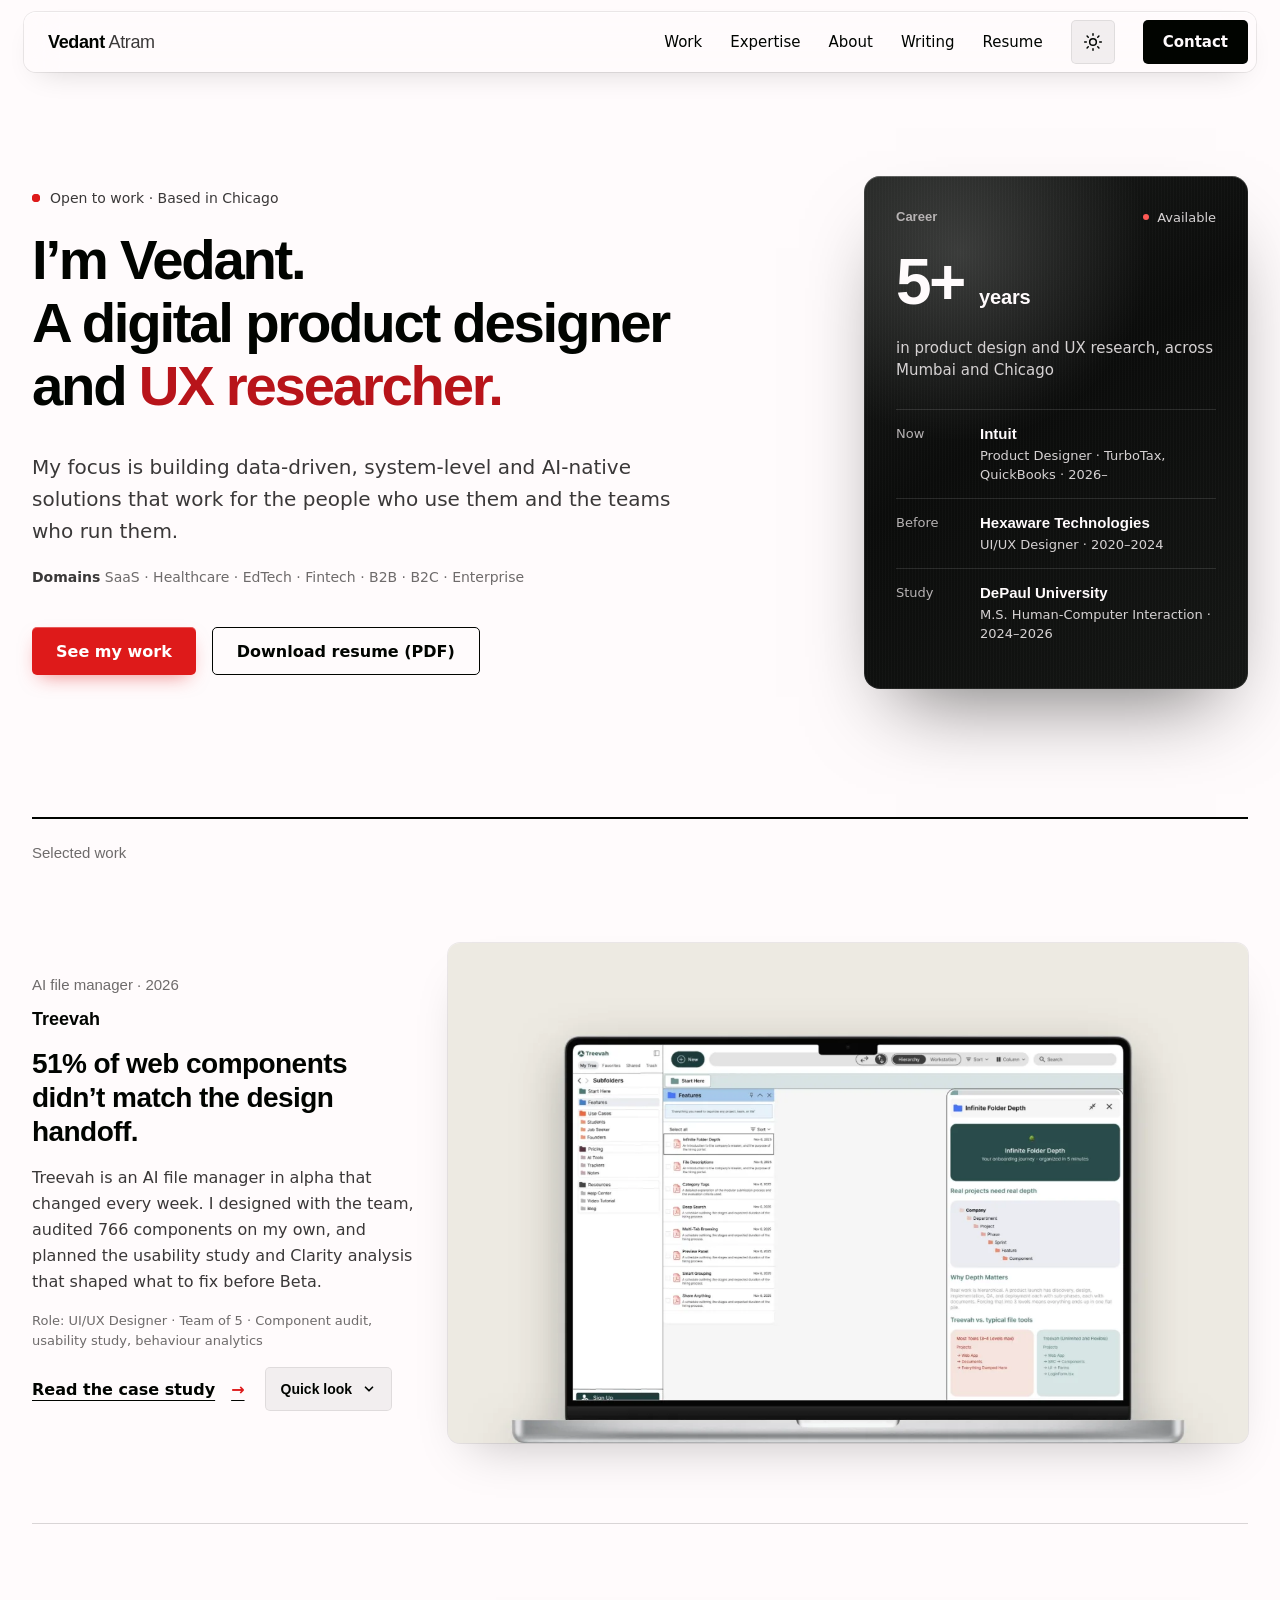
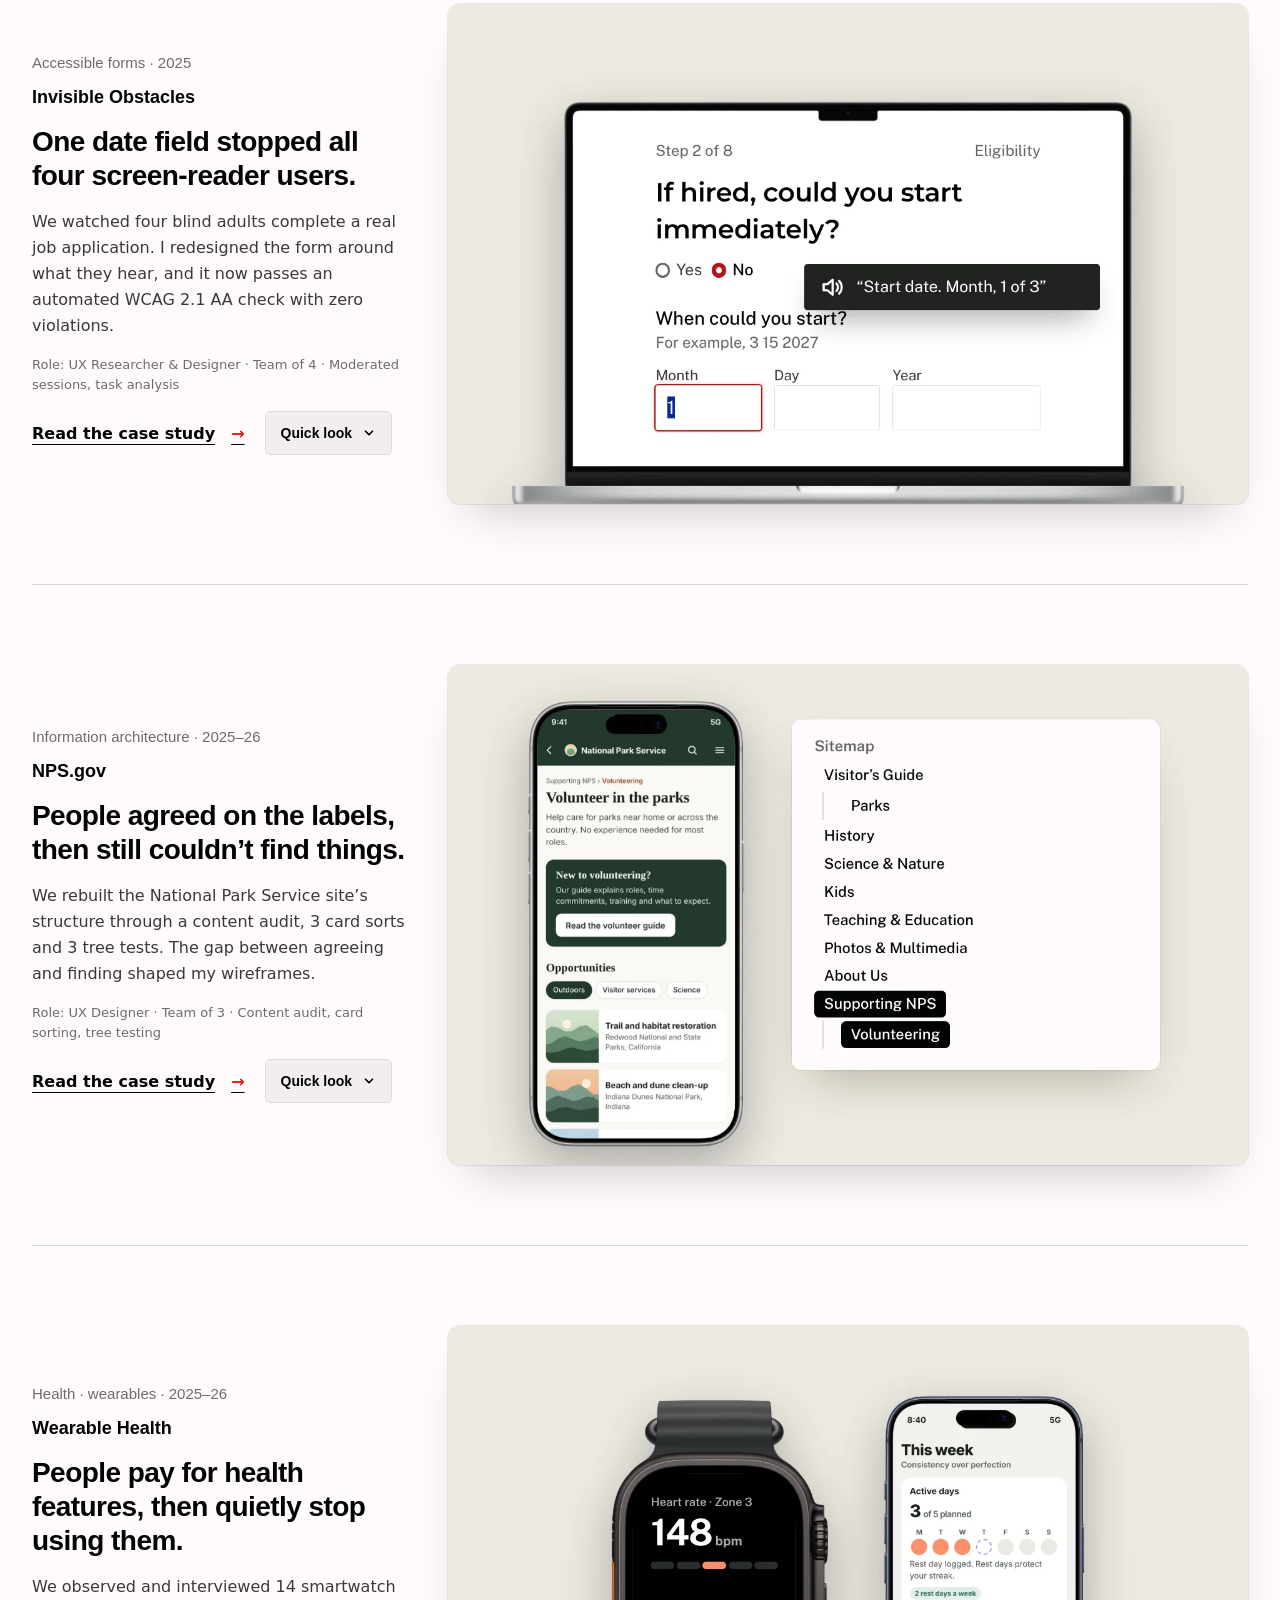
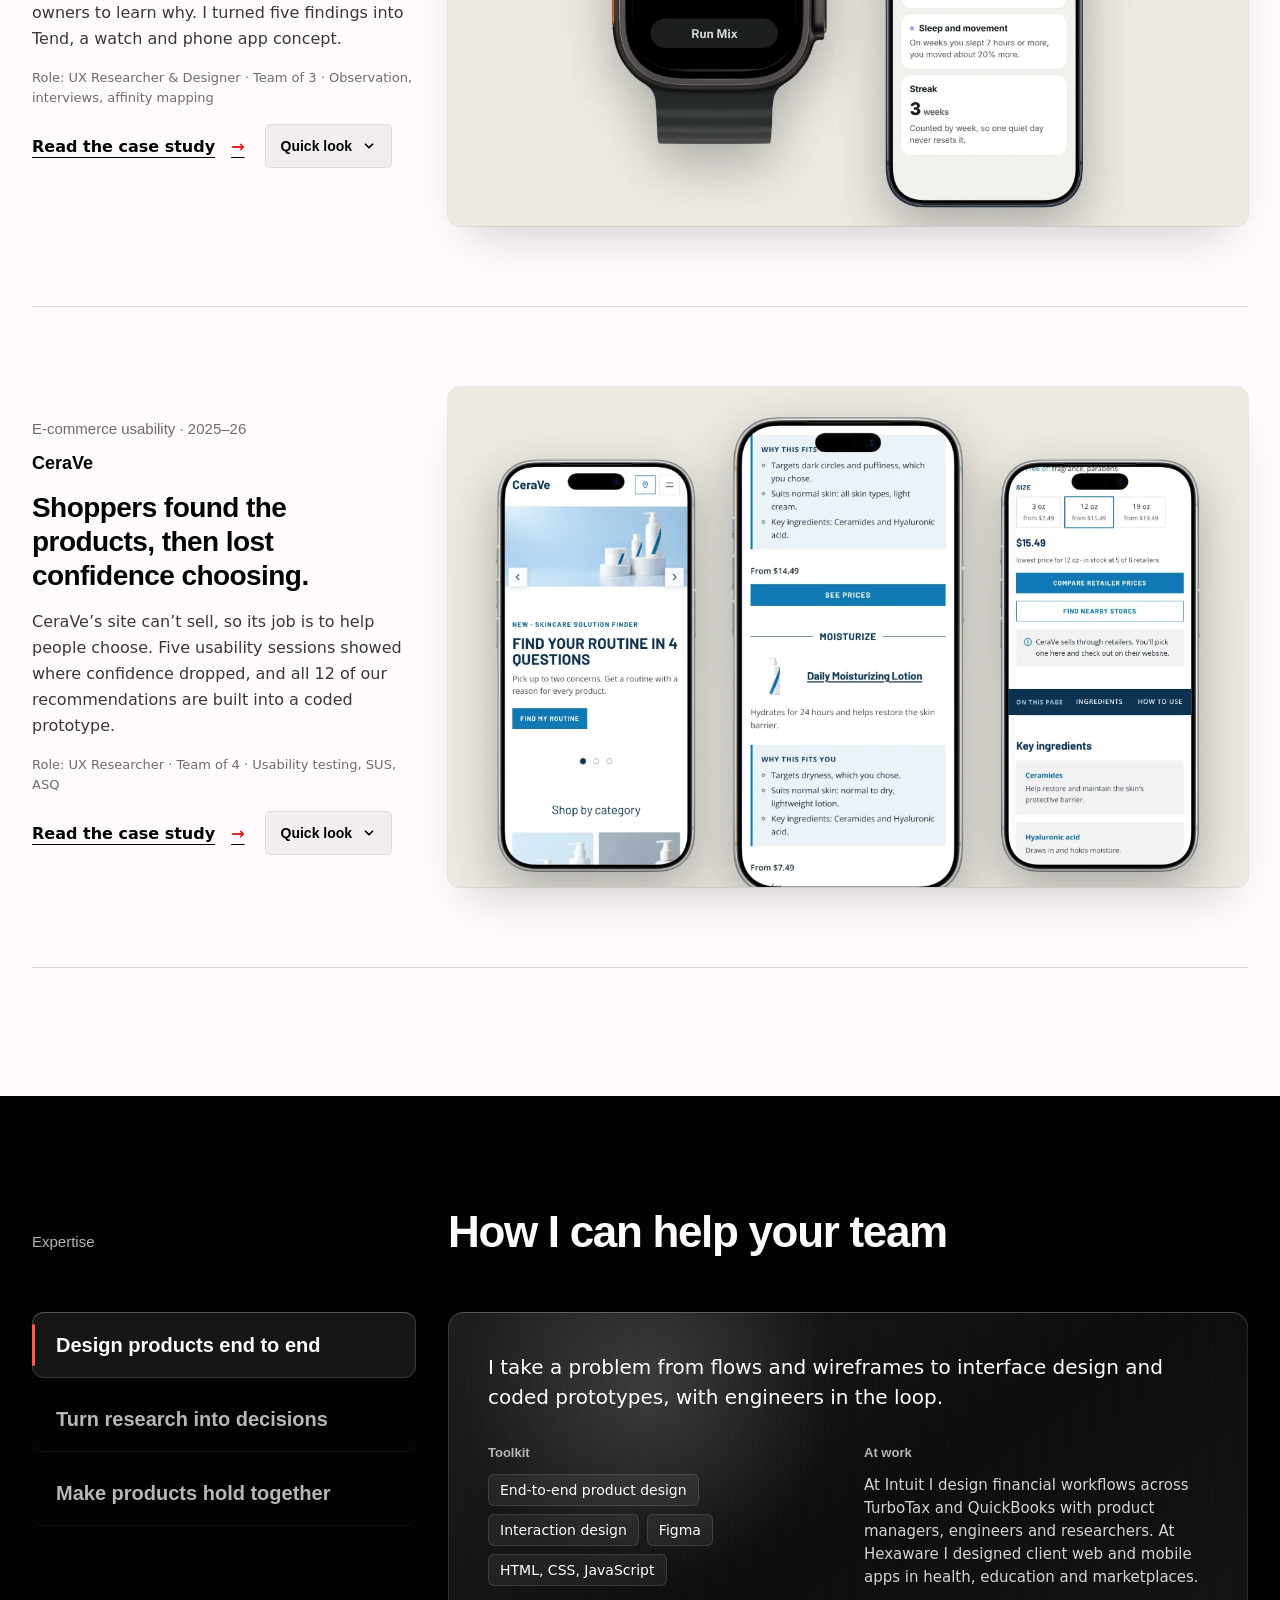
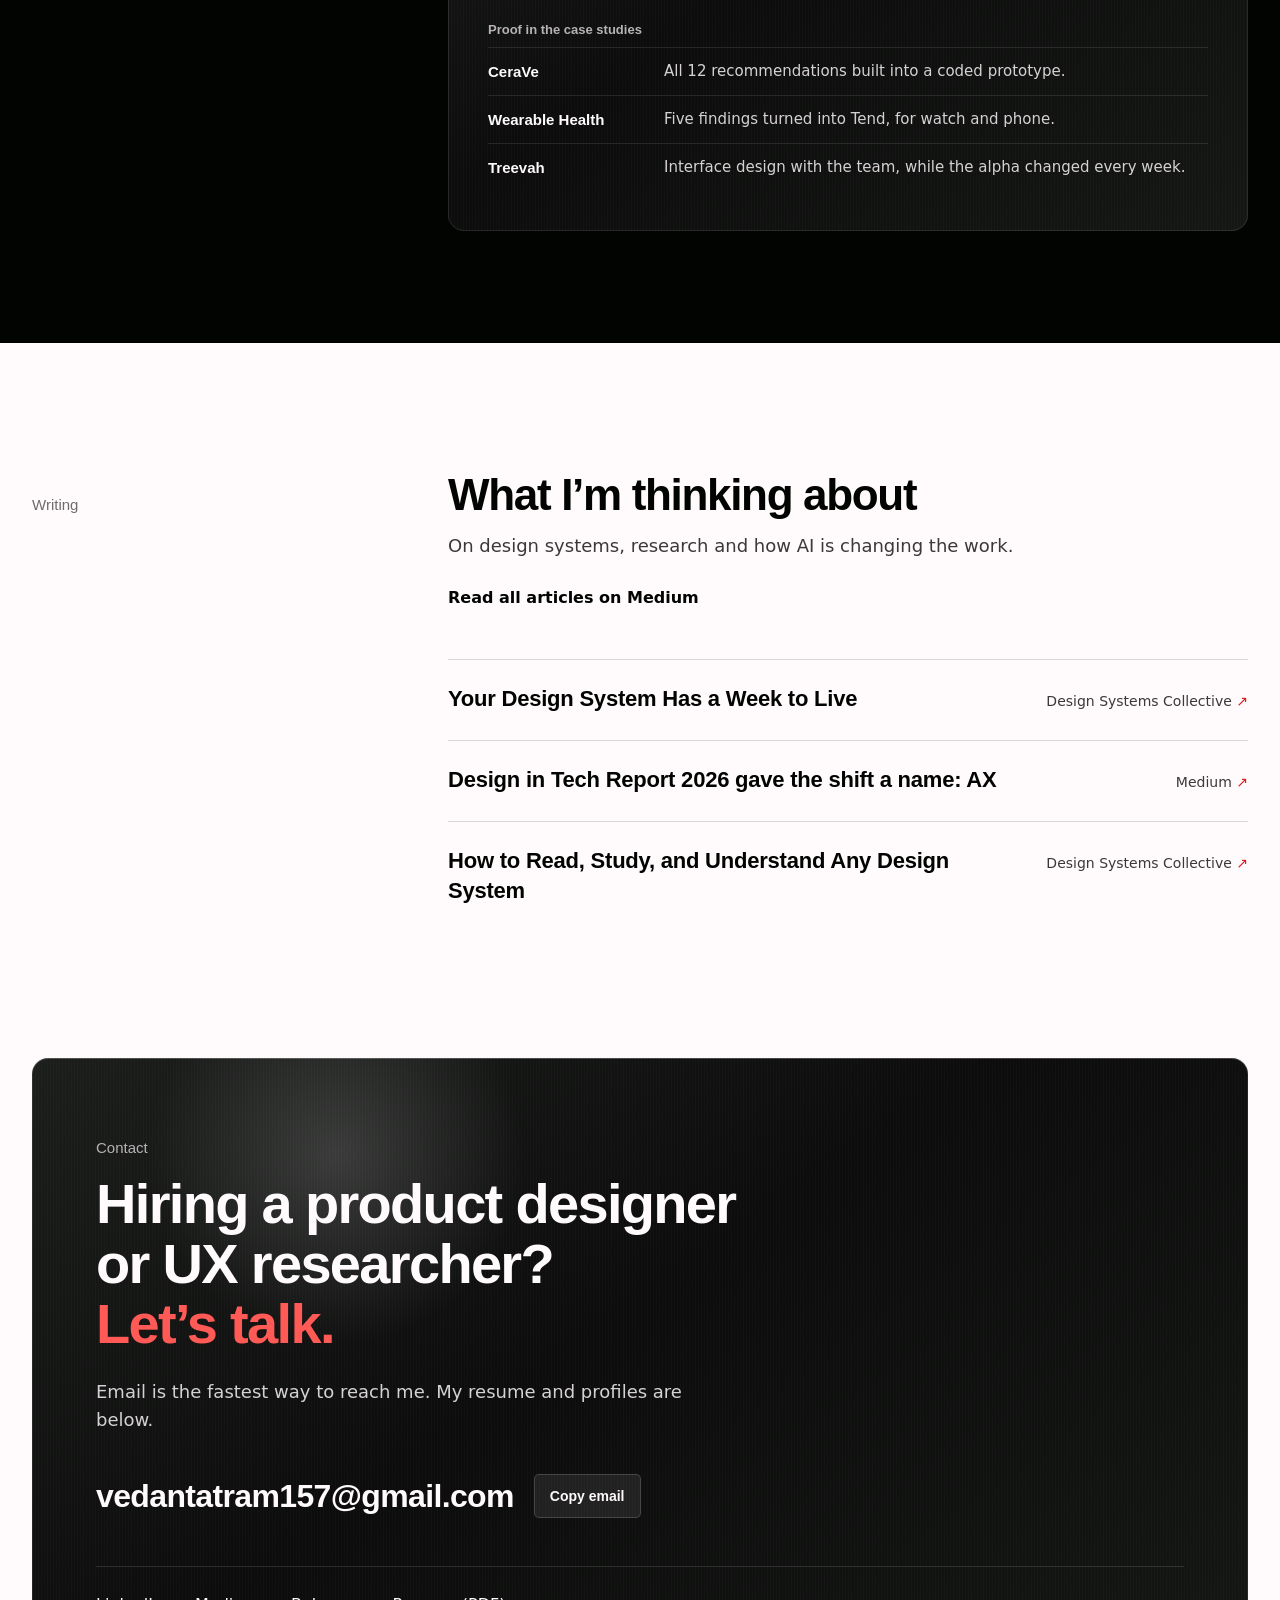
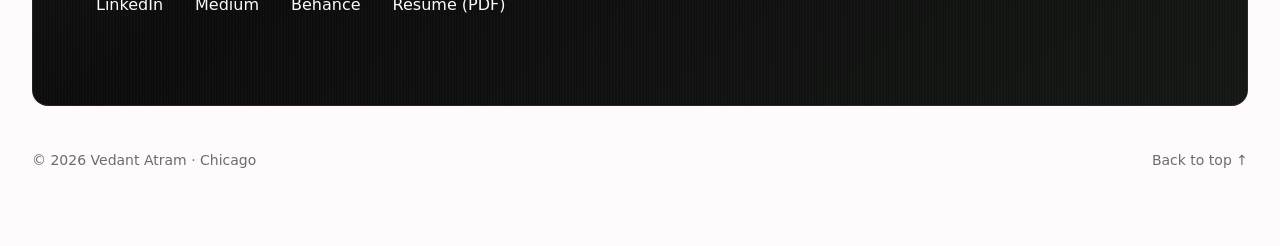
==== index.html @ 6ae4b31b "Glitch pass: consistent nav and mobile menu on every page, steady nav, aligned footer and gutters, t" ====
<!DOCTYPE html>
<html lang="en">
<head>
<meta charset="utf-8">
<meta http-equiv="Content-Security-Policy" content="default-src 'self'; script-src 'self' 'unsafe-inline'; style-src 'self' 'unsafe-inline' https://fonts.googleapis.com; font-src 'self' https://fonts.gstatic.com; img-src 'self' data:; media-src 'self'; connect-src 'self'; object-src 'none'; frame-src 'none'; base-uri 'self'; form-action 'self'; upgrade-insecure-requests">
<meta name="referrer" content="strict-origin-when-cross-origin">
<link rel="icon" href="favicon.svg" type="image/svg+xml">
<meta name="viewport" content="width=device-width, initial-scale=1">
<title>Vedant Atram · Product Designer &amp; UX Researcher</title>
<meta name="description" content="Vedant Atram, product designer and UX researcher at Intuit, based in Chicago. Case studies in usability research, accessibility, information architecture and design systems.">
<link rel="canonical" href="https://atrams.cc/">
<meta property="og:type" content="website">
<meta property="og:site_name" content="Vedant Atram">
<meta property="og:title" content="Vedant Atram · Product Designer &amp; UX Researcher">
<meta property="og:description" content="Digital product designer and UX researcher at Intuit, based in Chicago. Case studies in usability testing, accessibility, information architecture and health wearables.">
<meta property="og:url" content="https://atrams.cc/">
<meta property="og:image" content="https://atrams.cc/assets/og-home.jpg">
<meta property="og:image:width" content="1200">
<meta property="og:image:height" content="630">
<meta name="twitter:card" content="summary_large_image">
<link rel="preconnect" href="https://fonts.googleapis.com">
<link rel="preconnect" href="https://fonts.gstatic.com" crossorigin>
<link href="https://fonts.googleapis.com/css2?family=Montserrat:wght@500;600;700;800&family=Public+Sans:wght@400;500;600&display=swap" rel="stylesheet">
<link rel="preload" as="image" href="assets/d/th-tv.webp">
<script>(function(){var m;try{m=localStorage.getItem("io-mode")}catch(e){}if(!m&&window.matchMedia&&matchMedia("(prefers-color-scheme: dark)").matches)m="dark";document.documentElement.setAttribute("data-mode",m||"light")})();</script>
<style>
body{margin:0;background:#FFFBFC}:root[data-mode="dark"] body{background:#010400}.vh{position:absolute;width:1px;height:1px;overflow:hidden;clip:rect(0 0 0 0);white-space:nowrap}.skip{position:absolute;left:16px;top:-60px;z-index:100;padding:12px 16px;border-radius:5px;background:#010400;color:#FFFBFC}.skip:focus{top:16px}
a{color:#010400}a:hover{color:#B8141A}
.fd *{box-sizing:border-box}
.num{display:inline-block;margin-right:12px;padding-right:12px;border-right:1px solid currentColor;font-variant-numeric:tabular-nums;font-weight:600;opacity:.6;line-height:1}
.fd{--bg:#FFFBFC;--fg:#010400;--soft:#3A3838;--muted:#6E6B6B;--line:#D9D5D6;--s2:#F5F1F2;--at:#B8141A;--good:#05299E;--band:#010400;--glass:rgba(255,251,252,.72);--hair:rgba(1,4,0,.08);--hi:rgba(255,255,255,.8);--chip:rgba(1,4,0,.05);transition:background-color .4s cubic-bezier(.16,1,.3,1),color .4s cubic-bezier(.16,1,.3,1)}
:root[data-mode="dark"] .fd{--bg:#010400;--fg:#FFFBFC;--soft:#D6D2D3;--muted:#A8A6A6;--line:#2A2C2A;--s2:#141614;--at:#FF5A55;--good:#8FA4FF;--band:#0E100E;--glass:rgba(16,18,16,.62);--hair:rgba(255,255,255,.1);--hi:rgba(255,255,255,.08);--chip:rgba(255,255,255,.08)}
:root[data-mode="dark"] .fd .glint{background-image:linear-gradient(100deg,#FF5A55 0 40%,#FFC2BD 50%,#FF5A55 60% 100%)}
:root[data-mode="dark"] .fd .shot{box-shadow:0 0 0 1px rgba(255,255,255,.08),0 24px 48px -24px rgba(0,0,0,.8)}
.fd a{color:inherit}.fd a:hover{color:var(--at)}
.press{transition:transform .15s cubic-bezier(.16,1,.3,1)}.press:active{transform:scale(.97)}
.chev{display:inline-block;transition:transform .3s cubic-bezier(.16,1,.3,1)}[aria-expanded="true"] .chev{transform:rotate(180deg)}
.qlw{display:grid;grid-template-rows:0fr;visibility:hidden;transition:grid-template-rows .45s cubic-bezier(.16,1,.3,1),visibility 0s .45s}.qlw.on{grid-template-rows:1fr;visibility:visible;transition:grid-template-rows .45s cubic-bezier(.16,1,.3,1),visibility 0s}.qli{overflow:hidden;min-height:0}.ql{margin-top:16px;border-radius:12px;background:var(--s2);box-shadow:0 0 0 1px var(--hair),inset 0 1px 0 var(--hi)}.ql>div+div{border-top:1px solid var(--hair)}.qlw.on .ql>div{animation:rise .5s cubic-bezier(.16,1,.3,1) both}.ql>div:nth-child(2){animation-delay:50ms}.ql>div:nth-child(3){animation-delay:100ms}.ql>div:nth-child(4){animation-delay:150ms}
@property --n{syntax:"<integer>";inherits:false;initial-value:0}
.count{animation:count 1.4s cubic-bezier(.16,1,.3,1) .5s both;counter-reset:n var(--n)}.count::before{content:counter(n)}
@keyframes count{from{--n:0}to{--n:5}}
.tabbar{position:relative}.tabbar::after{content:"";position:absolute;left:0;top:12px;bottom:12px;width:3px;border-radius:2px;background:#FF5A55;transform:scaleY(0);transition:transform .35s cubic-bezier(.16,1,.3,1)}.tabbar[aria-pressed="true"]::after{transform:scaleY(1)}
.sun,.moon{transition:transform .5s cubic-bezier(.16,1,.3,1),opacity .3s}:root[data-mode="dark"] .sun{transform:rotate(90deg) scale(.5);opacity:0}:root:not([data-mode="dark"]) .moon{transform:rotate(-90deg) scale(.5);opacity:0}

.fd :focus-visible{outline:2px solid #DE1A1A;outline-offset:3px;border-radius:5px}
.ln{display:block;overflow:hidden;padding-bottom:.06em}.ln>span{display:block;animation:lnUp .9s cubic-bezier(.16,1,.3,1) both}
@keyframes lnUp{from{transform:translateY(105%)}to{transform:none}}
.rise{animation:rise .7s cubic-bezier(.16,1,.3,1) both}@keyframes rise{from{opacity:0;transform:translateY(16px)}}
.dot{position:relative}.dot::after{content:"";position:absolute;inset:0;border-radius:50%;background:#DE1A1A;animation:ping 2.4s cubic-bezier(.16,1,.3,1) infinite}
@keyframes ping{0%{transform:scale(1);opacity:.5}70%,100%{transform:scale(3);opacity:0}}
.glint{background:linear-gradient(100deg,#B8141A 0 40%,#FF7A70 50%,#B8141A 60% 100%) 0 0/250% 100%;-webkit-background-clip:text;background-clip:text;color:transparent;animation:glint 2.4s cubic-bezier(.16,1,.3,1) .9s both}
@keyframes glint{from{background-position:100% 0}to{background-position:0 0}}
.ul{text-decoration:none;background:linear-gradient(currentColor,currentColor) 0 100%/0 1px no-repeat;transition:background-size .3s cubic-bezier(.16,1,.3,1)}.ul:hover{background-size:100% 1px}
.shine{position:relative;overflow:hidden;isolation:isolate}.shine::before{content:"";position:absolute;inset:0;z-index:-1;background:linear-gradient(110deg,transparent 30%,rgba(255,255,255,.35) 50%,transparent 70%) -150% 0/60% 100% no-repeat;transition:background-position .8s cubic-bezier(.16,1,.3,1)}.shine:hover::before{background-position:250% 0}
.metal{position:relative;overflow:hidden;background:linear-gradient(145deg,#1C1E1C 0%,#0B0C0B 45%,#151715 100%)}
.metal::before{content:"";position:absolute;inset:0;pointer-events:none;background:repeating-linear-gradient(90deg,rgba(255,255,255,.018) 0 1px,transparent 1px 3px)}
.metal::after,.glass::after{content:"";position:absolute;inset:0;pointer-events:none;border-radius:inherit;background:radial-gradient(420px circle at var(--mx,25%) var(--my,15%),rgba(255,255,255,.16),transparent 45%);transition:opacity .3s}
.glass{position:relative;overflow:hidden;box-shadow:0 0 0 1px rgba(1,4,0,.08),inset 0 1px 0 rgba(255,255,255,.7),0 24px 48px -24px rgba(1,4,0,.25)}
.glass::after{background:radial-gradient(520px circle at var(--mx,50%) var(--my,0%),rgba(255,255,255,.4),transparent 40%);opacity:0;mix-blend-mode:soft-light}.row:hover .glass::after{opacity:1}
.shot img,.shot video{transition:transform .6s cubic-bezier(.16,1,.3,1)}.row:hover .shot img,.row:hover .shot video{transform:scale(1.025)}
.go span{display:inline-block;transition:transform .3s cubic-bezier(.16,1,.3,1)}.row:hover .go span{transform:translateX(6px)}
@supports (animation-timeline: view()){.rv{animation:rise linear both;animation-timeline:view();animation-range:entry 0% entry 35%}.shot img,.shot video{animation:imgIn linear both;animation-timeline:view();animation-range:entry 0% cover 35%}}
@keyframes imgIn{from{clip-path:inset(14% 0 0 0);scale:1.08}to{clip-path:inset(0);scale:1}}
@media (prefers-reduced-motion: reduce){.vid{display:none}.ln>span,.rise,.rv,.shot img,.glint,.ql>div,.count{animation:none !important}.count::before{content:"5"}.fd,.press,.chev,.qlw,.tabbar::after,.sun,.moon{transition:none !important}.dot::after{display:none}.shot img,.go span,.ul,.shine::before{transition:none}}
@media (max-width: 1100px){.hero{grid-template-columns:minmax(0,1fr) !important}.hero>*{grid-column:auto !important}.hero .metal{max-width:520px}}
@media (max-width: 900px){.g12{grid-template-columns:minmax(0,1fr) !important}.g12>*{grid-column:auto !important}.band{padding:64px 20px !important}.row{padding:56px 0 !important;gap:24px !important}.tabs{flex-direction:column !important}.tabs>*{padding:16px 20px !important}.cap2{grid-template-columns:minmax(0,1fr) !important}.proof li{grid-template-columns:minmax(0,1fr) !important;gap:4px !important}}
@media (max-width: 640px){.nl{display:none !important}.fd [style*="max-width:1312px"]{padding-left:20px !important;padding-right:20px !important}.wrapx{padding-left:20px !important;padding-right:20px !important}.ct{padding:48px 24px !important}.mail{font-size:clamp(17px,5.2vw,22px) !important;line-height:28px !important}.navwrap{padding:0 12px !important;top:8px !important}.topnav{flex-wrap:nowrap !important;padding:6px 6px 6px 16px !important;margin-top:8px !important}.navr{flex-wrap:nowrap !important;gap:0 8px !important}.fd #writing,.fd #contact{padding-top:80px !important}.fd #skills{margin-top:80px !important}}
.mbtn{display:none}
@media (max-width: 1023.98px){.nl-x{display:none !important}.topnav,.navr{flex-wrap:nowrap !important}}
@media (max-width: 767.98px){.nl{display:none !important}.navwrap{padding:0 12px !important;top:8px !important}.topnav{padding:6px 6px 6px 16px !important;margin-top:8px !important}.navr .shine{display:none !important}.topnav,.navr{flex-wrap:nowrap !important}.navr{gap:0 8px !important}.mbtn{display:grid;place-items:center;width:44px;height:44px;border:0;border-radius:5px;background:transparent;color:var(--fg);cursor:pointer}.mbtn .bars{position:relative;width:18px;height:10px}.mbtn .bars i{position:absolute;left:0;right:0;height:1.5px;border-radius:2px;background:currentColor;transition:transform .25s,top .25s}.mbtn .bars i:first-child{top:0}.mbtn .bars i:last-child{top:8.5px}.mbtn[aria-expanded="true"] .bars i{top:4.25px}.mbtn[aria-expanded="true"] .bars i:first-child{transform:rotate(45deg)}.mbtn[aria-expanded="true"] .bars i:last-child{transform:rotate(-45deg)}
.mpanel{position:fixed;z-index:-1;top:0;left:0;right:0;height:100dvh;padding:88px 20px 32px;display:flex;flex-direction:column;background:var(--bg);overflow-y:auto}.mpanel[hidden]{display:none}.mpanel a{display:flex;align-items:center;min-height:64px;border-bottom:1px solid var(--line);font:500 24px/32px Montserrat,sans-serif;color:var(--fg);text-decoration:none}
body.m-open{overflow:hidden}}
@media (prefers-reduced-motion: reduce){.mbtn .bars i{transition:none}}
</style>
</head>
<body>
<a class="skip" href="#main">Skip to content</a>
<div class="fd" style="font-family:'Public Sans',system-ui,sans-serif;color:var(--fg);background:var(--bg)">

  <div class="navwrap" style="position:sticky;top:12px;z-index:10;padding:0 24px">
    <nav class="topnav" aria-label="Main" style="max-width:1264px;margin:12px auto 0;padding:8px 8px 8px 24px;display:flex;flex-wrap:wrap;gap:8px 32px;align-items:center;justify-content:space-between;border-radius:12px;background:var(--glass);backdrop-filter:blur(16px) saturate(1.4);-webkit-backdrop-filter:blur(16px) saturate(1.4);box-shadow:0 0 0 1px var(--hair),inset 0 1px 0 var(--hi),0 12px 32px -16px rgba(1,4,0,.2)">
      <a href="#top" aria-label="Vedant Atram, home" style="text-decoration:none;font:18px/24px Montserrat,sans-serif;letter-spacing:-.02em;white-space:nowrap"><span style="font-weight:800">Vedant</span><span style="font-weight:500;color:var(--soft)"> Atram</span></a>
      <div class="navr" style="display:flex;flex-wrap:wrap;align-items:center;gap:0 28px;font-size:15px;font-weight:500">
        <a class="ul nl" href="#work" style="padding:4px 0">Work</a>
        <a class="ul nl nl-x" href="#skills" style="padding:4px 0">Expertise</a>
        <a class="ul nl" href="about.html" style="padding:4px 0">About</a>
        <a class="ul nl" href="#writing" style="padding:4px 0">Writing</a>
        <a class="ul nl" href="Vedant-Atram-Resume.pdf" style="padding:4px 0">Resume</a>
        <button type="button" class="press" id="mode" aria-label="Switch to dark mode" style="position:relative;width:44px;height:44px;border:0;border-radius:5px;background:var(--chip);color:var(--fg);cursor:pointer;box-shadow:inset 0 0 0 1px var(--hair)"><svg class="sun" aria-hidden="true" viewBox="0 0 24 24" width="20" height="20" style="position:absolute;left:12px;top:12px" fill="none" stroke="currentColor" stroke-width="1.8" stroke-linecap="round"><circle cx="12" cy="12" r="4"/><path d="M12 2v2M12 20v2M4.9 4.9l1.4 1.4M17.7 17.7l1.4 1.4M2 12h2M20 12h2M4.9 19.1l1.4-1.4M17.7 6.3l1.4-1.4"/></svg><svg class="moon" aria-hidden="true" viewBox="0 0 24 24" width="20" height="20" style="position:absolute;left:12px;top:12px" fill="none" stroke="currentColor" stroke-width="1.8" stroke-linejoin="round"><path d="M20 14.5A8 8 0 0 1 9.5 4a8 8 0 1 0 10.5 10.5Z"/></svg></button>
        <a class="shine press" href="#contact" style="display:inline-flex;align-items:center;min-height:44px;padding:0 20px;border-radius:5px;background:var(--fg);color:var(--bg);text-decoration:none;font-weight:600">Contact</a>
        <button type="button" class="mbtn press" id="mbtn" aria-expanded="false" aria-controls="mpanel"><span class="vh">Menu</span><span class="bars" aria-hidden="true"><i></i><i></i></span></button>
      </div>
    </nav>
    <div class="mpanel" id="mpanel" hidden>
      <a href="#work">Work</a><a href="#skills">Expertise</a><a href="about.html">About</a><a href="#writing">Writing</a><a href="Vedant-Atram-Resume.pdf">Resume</a><a href="#contact">Contact</a>
    </div>
  </div>

  <header id="top" class="g12 hero" style="max-width:1312px;margin:0 auto;padding:104px 32px 128px;display:grid;grid-template-columns:repeat(12,minmax(0,1fr));gap:32px;align-items:center">
    <div style="grid-column:1 / span 8">
      <p class="rise" style="margin:0;display:flex;align-items:center;gap:10px;font-size:14px;font-weight:500;color:var(--soft)"><span class="dot" aria-hidden="true" style="width:8px;height:8px;border-radius:50%;background:#DE1A1A"></span>Open to work · Based in Chicago</p>
      <h1 class="h1" style="margin:24px 0 0;font:800 clamp(40px,4.4vw,64px)/1.06 Montserrat,sans-serif;letter-spacing:-.04em">
        <span class="ln"><span>I’m Vedant.</span></span>
        <span class="ln"><span style="animation-delay:90ms">A digital product designer</span></span>
        <span class="ln"><span style="animation-delay:180ms">and <span class="glint">UX researcher.</span></span></span>
      </h1>
      <p class="rise" style="margin:32px 0 0;max-width:34em;font-size:20px;line-height:32px;color:var(--soft);animation-delay:320ms">My focus is building data-driven, system-level and AI-native solutions that work for the people who use them and the teams who run them.</p>
      <p class="rise" style="margin:20px 0 0;font-size:14px;line-height:20px;color:var(--muted);animation-delay:400ms"><b style="color:var(--soft);font-weight:600">Domains</b>   SaaS · Healthcare · EdTech · Fintech   ·   B2B · B2C · Enterprise</p>
      <div class="rise" style="margin-top:40px;display:flex;flex-wrap:wrap;gap:16px;animation-delay:460ms">
        <a class="shine press" href="#work" style="display:inline-flex;align-items:center;min-height:48px;padding:0 24px;border-radius:5px;background:#DE1A1A;color:#FFFFFF;text-decoration:none;font-weight:600;box-shadow:inset 0 1px 0 rgba(255,255,255,.28),0 8px 20px -8px rgba(222,26,26,.55)">See my work</a>
        <a href="Vedant-Atram-Resume.pdf" style="display:inline-flex;align-items:center;min-height:48px;padding:0 24px;border-radius:5px;border:1px solid var(--fg);text-decoration:none;font-weight:600">Download resume (PDF)</a>
      </div>
    </div>

    <div class="metal rise" role="group" aria-label="Career summary" data-track style="grid-column:9 / span 4;border-radius:16px;padding:32px;color:#FFFBFC;box-shadow:0 0 0 1px rgba(255,255,255,.08) inset,inset 0 1px 0 rgba(255,255,255,.18),0 40px 80px -32px rgba(1,4,0,.55);animation-delay:300ms">
      <div style="position:relative;z-index:1">
        <div style="display:flex;justify-content:space-between;align-items:center"><p style="margin:0;font:600 13px/18px 'Public Sans',sans-serif;color:#B7B3B4">Career</p><p style="margin:0;display:flex;align-items:center;gap:8px;font-size:13px;color:#D6D2D3"><span aria-hidden="true" style="width:6px;height:6px;border-radius:50%;background:#FF5A55"></span>Available</p></div>
        <p style="margin:24px 0 0;font:800 64px/64px Montserrat,sans-serif;letter-spacing:-.04em"><span aria-hidden="true"><span class="count"></span>+</span><span style="position:absolute;width:1px;height:1px;overflow:hidden;clip:rect(0 0 0 0)">5+</span> <span style="font-size:20px;letter-spacing:-.01em">years</span></p>
        <p style="margin:8px 0 0;font-size:15px;line-height:22px;color:#D6D2D3">in product design and UX research, across Mumbai and Chicago</p>
        <dl style="margin:28px 0 0">
          <div style="display:grid;grid-template-columns:72px minmax(0,1fr);gap:12px;padding:14px 0;border-top:1px solid rgba(255,255,255,.12)"><dt style="font-size:13px;line-height:20px;color:#B7B3B4">Now</dt><dd style="margin:0"><span style="display:block;font:700 15px/20px Montserrat,sans-serif">Intuit</span><span style="display:block;margin-top:2px;font-size:13px;line-height:19px;color:#D6D2D3">Product Designer · TurboTax, QuickBooks · 2026–</span></dd></div><div style="display:grid;grid-template-columns:72px minmax(0,1fr);gap:12px;padding:14px 0;border-top:1px solid rgba(255,255,255,.12)"><dt style="font-size:13px;line-height:20px;color:#B7B3B4">Before</dt><dd style="margin:0"><span style="display:block;font:700 15px/20px Montserrat,sans-serif">Hexaware Technologies</span><span style="display:block;margin-top:2px;font-size:13px;line-height:19px;color:#D6D2D3">UI/UX Designer · 2020–2024</span></dd></div><div style="display:grid;grid-template-columns:72px minmax(0,1fr);gap:12px;padding:14px 0;border-top:1px solid rgba(255,255,255,.12)"><dt style="font-size:13px;line-height:20px;color:#B7B3B4">Study</dt><dd style="margin:0"><span style="display:block;font:700 15px/20px Montserrat,sans-serif">DePaul University</span><span style="display:block;margin-top:2px;font-size:13px;line-height:19px;color:#D6D2D3">M.S. Human&#8209;Computer Interaction · 2024–2026</span></dd></div>
        </dl>
      </div>
    </div>
  </header>

  <main id="main">
  <section id="work" aria-labelledby="work-h" style="max-width:1312px;margin:0 auto;padding:0 32px">
    <div style="display:flex;flex-wrap:wrap;justify-content:space-between;align-items:baseline;gap:16px;border-top:2px solid var(--fg);padding-top:24px">
      <h2 id="work-h" style="margin:0;font:500 15px/20px 'Public Sans',sans-serif;color:var(--muted)">Selected work</h2>
    </div>
    
      <article class="row g12" style="display:grid;grid-template-columns:repeat(12,minmax(0,1fr));gap:32px;align-items:center;padding:80px 0;border-bottom:1px solid var(--line)">
        <div class="rv" style="grid-column:1 / span 4">
          <p style="margin:0;font:500 15px/20px 'Public Sans',sans-serif;color:var(--muted)">AI file manager · 2026</p>
          <h3 style="margin:12px 0 0;font:700 18px/24px Montserrat,sans-serif">Treevah</h3>
          <p style="margin:16px 0 0;font:700 28px/34px Montserrat,sans-serif;letter-spacing:-.02em">51% of web components didn’t match the design handoff.</p>
          <p style="margin:16px 0 0;font-size:16px;line-height:26px;color:var(--soft)">Treevah is an AI file manager in alpha that changed every week. I designed with the team, audited 766 components on my own, and planned the usability study and Clarity analysis that shaped what to fix before Beta.</p>
          <p style="margin:16px 0 0;font-size:13px;line-height:20px;color:var(--muted)">Role: UI/UX Designer · Team of 5 · Component audit, usability study, behaviour analytics</p>
          <div style="margin-top:16px;display:flex;flex-wrap:wrap;gap:8px 20px;align-items:center">
            <a class="go" href="treevah.html" style="display:inline-flex;align-items:center;gap:8px;min-height:44px;font-weight:600;text-underline-offset:5px">Read the case study<span class="vh"> on Treevah</span> <span aria-hidden="true" style="color:#DE1A1A">→</span></a>
            <button type="button" class="press ql-btn" aria-expanded="false" aria-controls="ql-tv" style="min-height:44px;padding:0 16px;border:0;border-radius:5px;background:var(--chip);color:var(--fg);font:600 14px 'Public Sans',sans-serif;cursor:pointer;box-shadow:inset 0 0 0 1px var(--hair)"><span class="lbl">Quick look</span><span class="vh"> at Treevah</span> <svg class="chev" aria-hidden="true" viewBox="0 0 16 16" width="14" height="14" style="margin-left:6px;vertical-align:-2px" fill="none" stroke="currentColor" stroke-width="2" stroke-linecap="round" stroke-linejoin="round"><path d="M4 6l4 4 4-4"/></svg></button>
          </div>
          <div class="qlw" id="ql-tv" role="region" aria-label="Treevah in 60 seconds"><div class="qli"><div class="ql"><div style="padding:16px 20px"><p style="margin:0;font:600 13px/18px 'Public Sans',sans-serif;color:var(--soft)">The problem</p><p style="margin:6px 0 0;font-size:15px;line-height:23px">In its eighth alpha: did the build still match the design, and could new users manage without help?</p></div><div style="padding:16px 20px"><p style="margin:0;font:600 13px/18px 'Public Sans',sans-serif;color:var(--at)">What we found</p><p style="margin:6px 0 0;font-size:15px;line-height:23px">51% of 585 web components didn’t match the handoff file engineers were building from.</p></div><div style="padding:16px 20px"><p style="margin:0;font:600 13px/18px 'Public Sans',sans-serif;color:var(--soft)">My part</p><p style="margin:6px 0 0;font-size:15px;line-height:23px">Audited 766 components on my own; wrote the Alpha 8 study plan and ran sessions; set up and analysed Microsoft Clarity.</p></div><div style="padding:16px 20px"><p style="margin:0;font:600 13px/18px 'Public Sans',sans-serif;color:var(--good)">Where it landed</p><p style="margin:6px 0 0;font-size:15px;line-height:23px">18 recommendations for Alpha 9, and a Beta readiness rating across 13 areas.</p></div></div></div></div>
        </div>
        <a class="shot glass" data-track href="treevah.html" tabindex="-1" aria-hidden="true" style="grid-column:5 / span 8;aspect-ratio:16 / 10;border-radius:12px;background:#EDEAE2;display:block">
          <img src="assets/d/th-tv.webp" alt="" width="1280" height="800" loading="eager" style="position:absolute;inset:0;display:block;width:100%;height:100%;object-fit:cover">
          <video class="vid" src="assets/d/th-tv.mp4" muted loop playsinline preload="auto" style="position:absolute;inset:0;display:block;width:100%;height:100%;object-fit:cover"></video>
        </a>
        <p class="vh">Treevah on a laptop: the Features folder open beside a preview panel.</p>
      </article>
      <article class="row g12" style="display:grid;grid-template-columns:repeat(12,minmax(0,1fr));gap:32px;align-items:center;padding:80px 0;border-bottom:1px solid var(--line)">
        <div class="rv" style="grid-column:1 / span 4">
          <p style="margin:0;font:500 15px/20px 'Public Sans',sans-serif;color:var(--muted)">Accessible forms · 2025</p>
          <h3 style="margin:12px 0 0;font:700 18px/24px Montserrat,sans-serif">Invisible Obstacles</h3>
          <p style="margin:16px 0 0;font:700 28px/34px Montserrat,sans-serif;letter-spacing:-.02em">One date field stopped all four screen-reader users.</p>
          <p style="margin:16px 0 0;font-size:16px;line-height:26px;color:var(--soft)">We watched four blind adults complete a real job application. I redesigned the form around what they hear, and it now passes an automated WCAG 2.1 AA check with zero violations.</p>
          <p style="margin:16px 0 0;font-size:13px;line-height:20px;color:var(--muted)">Role: UX Researcher &amp; Designer · Team of 4 · Moderated sessions, task analysis</p>
          <div style="margin-top:16px;display:flex;flex-wrap:wrap;gap:8px 20px;align-items:center">
            <a class="go" href="invisible-obstacles.html" style="display:inline-flex;align-items:center;gap:8px;min-height:44px;font-weight:600;text-underline-offset:5px">Read the case study<span class="vh"> on Invisible Obstacles</span> <span aria-hidden="true" style="color:#DE1A1A">→</span></a>
            <button type="button" class="press ql-btn" aria-expanded="false" aria-controls="ql-io" style="min-height:44px;padding:0 16px;border:0;border-radius:5px;background:var(--chip);color:var(--fg);font:600 14px 'Public Sans',sans-serif;cursor:pointer;box-shadow:inset 0 0 0 1px var(--hair)"><span class="lbl">Quick look</span><span class="vh"> at Invisible Obstacles</span> <svg class="chev" aria-hidden="true" viewBox="0 0 16 16" width="14" height="14" style="margin-left:6px;vertical-align:-2px" fill="none" stroke="currentColor" stroke-width="2" stroke-linecap="round" stroke-linejoin="round"><path d="M4 6l4 4 4-4"/></svg></button>
          </div>
          <div class="qlw" id="ql-io" role="region" aria-label="Invisible Obstacles in 60 seconds"><div class="qli"><div class="ql"><div style="padding:16px 20px"><p style="margin:0;font:600 13px/18px 'Public Sans',sans-serif;color:var(--soft)">The problem</p><p style="margin:6px 0 0;font-size:15px;line-height:23px">A field a screen reader can’t complete can end a job application before anyone reads it.</p></div><div style="padding:16px 20px"><p style="margin:0;font:600 13px/18px 'Public Sans',sans-serif;color:var(--at)">What we found</p><p style="margin:6px 0 0;font-size:15px;line-height:23px">The date field stopped all four participants; focus jumped and some controls had no labels.</p></div><div style="padding:16px 20px"><p style="margin:0;font:600 13px/18px 'Public Sans',sans-serif;color:var(--soft)">My part</p><p style="margin:6px 0 0;font-size:15px;line-height:23px">Redesigned the form: today’s date filled in, three labelled date fields, a heading for every step, progress read aloud.</p></div><div style="padding:16px 20px"><p style="margin:0;font:600 13px/18px 'Public Sans',sans-serif;color:var(--good)">Where it landed</p><p style="margin:6px 0 0;font-size:15px;line-height:23px">Zero violations in an automated WCAG 2.1 A and AA scan. Not yet tested with blind users.</p></div></div></div></div>
        </div>
        <a class="shot glass" data-track href="invisible-obstacles.html" tabindex="-1" aria-hidden="true" style="grid-column:5 / span 8;aspect-ratio:16 / 10;border-radius:12px;background:#EDEAE2;display:block">
          <img src="assets/d/th-io.webp" alt="" width="1280" height="800" loading="lazy" style="position:absolute;inset:0;display:block;width:100%;height:100%;object-fit:cover">
          <video class="vid" src="assets/d/th-io.mp4" muted loop playsinline preload="none" style="position:absolute;inset:0;display:block;width:100%;height:100%;object-fit:cover"></video>
        </a>
        <p class="vh">The redesigned application on a laptop, with a screen-reader caption announcing the start date field.</p>
      </article>
      <article class="row g12" style="display:grid;grid-template-columns:repeat(12,minmax(0,1fr));gap:32px;align-items:center;padding:80px 0;border-bottom:1px solid var(--line)">
        <div class="rv" style="grid-column:1 / span 4">
          <p style="margin:0;font:500 15px/20px 'Public Sans',sans-serif;color:var(--muted)">Information architecture · 2025–26</p>
          <h3 style="margin:12px 0 0;font:700 18px/24px Montserrat,sans-serif">NPS.gov</h3>
          <p style="margin:16px 0 0;font:700 28px/34px Montserrat,sans-serif;letter-spacing:-.02em">People agreed on the labels, then still couldn’t find things.</p>
          <p style="margin:16px 0 0;font-size:16px;line-height:26px;color:var(--soft)">We rebuilt the National Park Service site’s structure through a content audit, 3 card sorts and 3 tree tests. The gap between agreeing and finding shaped my wireframes.</p>
          <p style="margin:16px 0 0;font-size:13px;line-height:20px;color:var(--muted)">Role: UX Designer · Team of 3 · Content audit, card sorting, tree testing</p>
          <div style="margin-top:16px;display:flex;flex-wrap:wrap;gap:8px 20px;align-items:center">
            <a class="go" href="national-parks.html" style="display:inline-flex;align-items:center;gap:8px;min-height:44px;font-weight:600;text-underline-offset:5px">Read the case study<span class="vh"> on NPS.gov</span> <span aria-hidden="true" style="color:#DE1A1A">→</span></a>
            <button type="button" class="press ql-btn" aria-expanded="false" aria-controls="ql-np" style="min-height:44px;padding:0 16px;border:0;border-radius:5px;background:var(--chip);color:var(--fg);font:600 14px 'Public Sans',sans-serif;cursor:pointer;box-shadow:inset 0 0 0 1px var(--hair)"><span class="lbl">Quick look</span><span class="vh"> at NPS.gov</span> <svg class="chev" aria-hidden="true" viewBox="0 0 16 16" width="14" height="14" style="margin-left:6px;vertical-align:-2px" fill="none" stroke="currentColor" stroke-width="2" stroke-linecap="round" stroke-linejoin="round"><path d="M4 6l4 4 4-4"/></svg></button>
          </div>
          <div class="qlw" id="ql-np" role="region" aria-label="NPS.gov in 60 seconds"><div class="qli"><div class="ql"><div style="padding:16px 20px"><p style="margin:0;font:600 13px/18px 'Public Sans',sans-serif;color:var(--soft)">The problem</p><p style="margin:6px 0 0;font-size:15px;line-height:23px">The site grew to match the organisation, not its visitors. Navigation changed from park to park.</p></div><div style="padding:16px 20px"><p style="margin:0;font:600 13px/18px 'Public Sans',sans-serif;color:var(--at)">What we found</p><p style="margin:6px 0 0;font-size:15px;line-height:23px">Card sorts reached 80–100% agreement, yet only 22.2% found field trips in tree test round 1.</p></div><div style="padding:16px 20px"><p style="margin:0;font:600 13px/18px 'Public Sans',sans-serif;color:var(--soft)">My part</p><p style="margin:6px 0 0;font-size:15px;line-height:23px">With the team, ran the inventory, card sorts and tree tests. I designed the wireframes and, in 2026, the prototype.</p></div><div style="padding:16px 20px"><p style="margin:0;font:600 13px/18px 'Public Sans',sans-serif;color:var(--good)">Where it landed</p><p style="margin:6px 0 0;font-size:15px;line-height:23px">Wireframes for three journeys and a coded prototype, built on the tested structure.</p></div></div></div></div>
        </div>
        <a class="shot glass" data-track href="national-parks.html" tabindex="-1" aria-hidden="true" style="grid-column:5 / span 8;aspect-ratio:16 / 10;border-radius:12px;background:#EDEAE2;display:block">
          <img src="assets/d/th-np.webp" alt="" width="1280" height="800" loading="lazy" style="position:absolute;inset:0;display:block;width:100%;height:100%;object-fit:cover">
          <video class="vid" src="assets/d/th-np.mp4" muted loop playsinline preload="none" style="position:absolute;inset:0;display:block;width:100%;height:100%;object-fit:cover"></video>
        </a>
        <p class="vh">The redesigned volunteer page on a phone, beside the new sitemap with Supporting NPS open.</p>
      </article>
      <article class="row g12" style="display:grid;grid-template-columns:repeat(12,minmax(0,1fr));gap:32px;align-items:center;padding:80px 0;border-bottom:1px solid var(--line)">
        <div class="rv" style="grid-column:1 / span 4">
          <p style="margin:0;font:500 15px/20px 'Public Sans',sans-serif;color:var(--muted)">Health · wearables · 2025–26</p>
          <h3 style="margin:12px 0 0;font:700 18px/24px Montserrat,sans-serif">Wearable Health</h3>
          <p style="margin:16px 0 0;font:700 28px/34px Montserrat,sans-serif;letter-spacing:-.02em">People pay for health features, then quietly stop using them.</p>
          <p style="margin:16px 0 0;font-size:16px;line-height:26px;color:var(--soft)">We observed and interviewed 14 smartwatch owners to learn why. I turned five findings into Tend, a watch and phone app concept.</p>
          <p style="margin:16px 0 0;font-size:13px;line-height:20px;color:var(--muted)">Role: UX Researcher &amp; Designer · Team of 3 · Observation, interviews, affinity mapping</p>
          <div style="margin-top:16px;display:flex;flex-wrap:wrap;gap:8px 20px;align-items:center">
            <a class="go" href="wearable-health.html" style="display:inline-flex;align-items:center;gap:8px;min-height:44px;font-weight:600;text-underline-offset:5px">Read the case study<span class="vh"> on Wearable Health</span> <span aria-hidden="true" style="color:#DE1A1A">→</span></a>
            <button type="button" class="press ql-btn" aria-expanded="false" aria-controls="ql-wh" style="min-height:44px;padding:0 16px;border:0;border-radius:5px;background:var(--chip);color:var(--fg);font:600 14px 'Public Sans',sans-serif;cursor:pointer;box-shadow:inset 0 0 0 1px var(--hair)"><span class="lbl">Quick look</span><span class="vh"> at Wearable Health</span> <svg class="chev" aria-hidden="true" viewBox="0 0 16 16" width="14" height="14" style="margin-left:6px;vertical-align:-2px" fill="none" stroke="currentColor" stroke-width="2" stroke-linecap="round" stroke-linejoin="round"><path d="M4 6l4 4 4-4"/></svg></button>
          </div>
          <div class="qlw" id="ql-wh" role="region" aria-label="Wearable Health in 60 seconds"><div class="qli"><div class="ql"><div style="padding:16px 20px"><p style="margin:0;font:600 13px/18px 'Public Sans',sans-serif;color:var(--soft)">The problem</p><p style="margin:6px 0 0;font-size:15px;line-height:23px">Smartwatches promise healthier habits, but engagement is uneven after the first weeks.</p></div><div style="padding:16px 20px"><p style="margin:0;font:600 13px/18px 'Public Sans',sans-serif;color:var(--at)">What we found</p><p style="margin:6px 0 0;font-size:15px;line-height:23px">Some people use every feature; others keep to steps and sleep, or put the watch in a drawer.</p></div><div style="padding:16px 20px"><p style="margin:0;font:600 13px/18px 'Public Sans',sans-serif;color:var(--soft)">My part</p><p style="margin:6px 0 0;font-size:15px;line-height:23px">Rated every requested improvement by user value and build effort, and designed Tend from the high-value, low-effort set.</p></div><div style="padding:16px 20px"><p style="margin:0;font:600 13px/18px 'Public Sans',sans-serif;color:var(--good)">Where it landed</p><p style="margin:6px 0 0;font-size:15px;line-height:23px">A watch and phone prototype. Testing is planned over days, since the problems play out over days.</p></div></div></div></div>
        </div>
        <a class="shot glass" data-track href="wearable-health.html" tabindex="-1" aria-hidden="true" style="grid-column:5 / span 8;aspect-ratio:16 / 10;border-radius:12px;background:#EDEAE2;display:block">
          <img src="assets/d/th-wh.webp" alt="" width="1280" height="800" loading="lazy" style="position:absolute;inset:0;display:block;width:100%;height:100%;object-fit:cover">
          <video class="vid" src="assets/d/th-wh.mp4" muted loop playsinline preload="none" style="position:absolute;inset:0;display:block;width:100%;height:100%;object-fit:cover"></video>
        </a>
        <p class="vh">Tend on a watch and a phone: a live heart-rate screen and the week’s activity.</p>
      </article>
      <article class="row g12" style="display:grid;grid-template-columns:repeat(12,minmax(0,1fr));gap:32px;align-items:center;padding:80px 0;border-bottom:1px solid var(--line)">
        <div class="rv" style="grid-column:1 / span 4">
          <p style="margin:0;font:500 15px/20px 'Public Sans',sans-serif;color:var(--muted)">E-commerce usability · 2025–26</p>
          <h3 style="margin:12px 0 0;font:700 18px/24px Montserrat,sans-serif">CeraVe</h3>
          <p style="margin:16px 0 0;font:700 28px/34px Montserrat,sans-serif;letter-spacing:-.02em">Shoppers found the products, then lost confidence choosing.</p>
          <p style="margin:16px 0 0;font-size:16px;line-height:26px;color:var(--soft)">CeraVe’s site can’t sell, so its job is to help people choose. Five usability sessions showed where confidence dropped, and all 12 of our recommendations are built into a coded prototype.</p>
          <p style="margin:16px 0 0;font-size:13px;line-height:20px;color:var(--muted)">Role: UX Researcher · Team of 4 · Usability testing, SUS, ASQ</p>
          <div style="margin-top:16px;display:flex;flex-wrap:wrap;gap:8px 20px;align-items:center">
            <a class="go" href="cerave.html" style="display:inline-flex;align-items:center;gap:8px;min-height:44px;font-weight:600;text-underline-offset:5px">Read the case study<span class="vh"> on CeraVe</span> <span aria-hidden="true" style="color:#DE1A1A">→</span></a>
            <button type="button" class="press ql-btn" aria-expanded="false" aria-controls="ql-cv" style="min-height:44px;padding:0 16px;border:0;border-radius:5px;background:var(--chip);color:var(--fg);font:600 14px 'Public Sans',sans-serif;cursor:pointer;box-shadow:inset 0 0 0 1px var(--hair)"><span class="lbl">Quick look</span><span class="vh"> at CeraVe</span> <svg class="chev" aria-hidden="true" viewBox="0 0 16 16" width="14" height="14" style="margin-left:6px;vertical-align:-2px" fill="none" stroke="currentColor" stroke-width="2" stroke-linecap="round" stroke-linejoin="round"><path d="M4 6l4 4 4-4"/></svg></button>
          </div>
          <div class="qlw" id="ql-cv" role="region" aria-label="CeraVe in 60 seconds"><div class="qli"><div class="ql"><div style="padding:16px 20px"><p style="margin:0;font:600 13px/18px 'Public Sans',sans-serif;color:var(--soft)">The problem</p><p style="margin:6px 0 0;font-size:15px;line-height:23px">Every “Buy” leaves for a retailer, so the site only works if shoppers leave knowing what to buy.</p></div><div style="padding:16px 20px"><p style="margin:0;font:600 13px/18px 'Public Sans',sans-serif;color:var(--at)">What we found</p><p style="margin:6px 0 0;font-size:15px;line-height:23px">0 of 5 finished the product comparison on their own. The System Usability Scale averaged 54.1.</p></div><div style="padding:16px 20px"><p style="margin:0;font:600 13px/18px 'Public Sans',sans-serif;color:var(--soft)">My part</p><p style="margin:6px 0 0;font-size:15px;line-height:23px">Built all 12 team recommendations into a coded prototype in CeraVe’s existing visual style.</p></div><div style="padding:16px 20px"><p style="margin:0;font:600 13px/18px 'Public Sans',sans-serif;color:var(--good)">Where it landed</p><p style="margin:6px 0 0;font-size:15px;line-height:23px">A scripted run completes all three tasks. Not yet tested with shoppers.</p></div></div></div></div>
        </div>
        <a class="shot glass" data-track href="cerave.html" tabindex="-1" aria-hidden="true" style="grid-column:5 / span 8;aspect-ratio:16 / 10;border-radius:12px;background:#EDEAE2;display:block">
          <img src="assets/d/th-cv.webp" alt="" width="1280" height="800" loading="lazy" style="position:absolute;inset:0;display:block;width:100%;height:100%;object-fit:cover">
          <video class="vid" src="assets/d/th-cv.mp4" muted loop playsinline preload="none" style="position:absolute;inset:0;display:block;width:100%;height:100%;object-fit:cover"></video>
        </a>
        <p class="vh">Three phones showing the CeraVe redesign: the home page, a product page and its details.</p>
      </article>
  </section>

  <section id="skills" aria-labelledby="do-h" style="margin-top:128px;background:var(--band);color:#FFFBFC">
    <div class="band" style="max-width:1312px;margin:0 auto;padding:112px 32px">
      <div class="g12" style="display:grid;grid-template-columns:repeat(12,minmax(0,1fr));gap:32px;align-items:baseline">
        <p style="grid-column:1 / span 4;margin:0;font:500 15px/20px 'Public Sans',sans-serif;color:#B7B3B4">Expertise</p>
        <h2 id="do-h" style="grid-column:5 / span 8;margin:0;font:800 clamp(32px,4vw,44px)/1.1 Montserrat,sans-serif;letter-spacing:-.03em">How I can help your team</h2>
      </div>
      <div class="g12" style="margin-top:56px;display:grid;grid-template-columns:repeat(12,minmax(0,1fr));gap:32px;align-items:start">
        <div class="tabs" role="group" aria-label="Choose an area of expertise" style="grid-column:1 / span 4;display:flex;flex-direction:column;gap:8px">
          <button type="button" class="tabbar press" data-tab="0" aria-pressed="true" style="display:block;width:100%;min-height:44px;padding:20px 24px;border:0;border-radius:12px;text-align:left;cursor:pointer;color:#FFFBFC;background:transparent;box-shadow:inset 0 -1px 0 rgba(255,255,255,.08);opacity:.72"><span style="display:block;font:700 20px/26px Montserrat,sans-serif">Design products end to end</span></button><button type="button" class="tabbar press" data-tab="1" aria-pressed="false" style="display:block;width:100%;min-height:44px;padding:20px 24px;border:0;border-radius:12px;text-align:left;cursor:pointer;color:#FFFBFC;background:transparent;box-shadow:inset 0 -1px 0 rgba(255,255,255,.08);opacity:.72"><span style="display:block;font:700 20px/26px Montserrat,sans-serif">Turn research into decisions</span></button><button type="button" class="tabbar press" data-tab="2" aria-pressed="false" style="display:block;width:100%;min-height:44px;padding:20px 24px;border:0;border-radius:12px;text-align:left;cursor:pointer;color:#FFFBFC;background:transparent;box-shadow:inset 0 -1px 0 rgba(255,255,255,.08);opacity:.72"><span style="display:block;font:700 20px/26px Montserrat,sans-serif">Make products hold together</span></button>
        </div>
        <div class="metal" data-track style="grid-column:5 / span 8;border-radius:16px;padding:40px;box-shadow:inset 0 0 0 1px rgba(255,255,255,.1),inset 0 1px 0 rgba(255,255,255,.16)">
          <div class="cap" data-cap="0" style="position:relative;z-index:1">
            <p style="margin:0;font-size:20px;line-height:30px;color:#FFFBFC">I take a problem from flows and wireframes to interface design and coded prototypes, with engineers in the loop.</p>
            <div class="cap2" style="margin-top:32px;display:grid;grid-template-columns:repeat(2,minmax(0,1fr));gap:32px">
              <div><p style="margin:0;font:600 13px/18px 'Public Sans',sans-serif;color:#B7B3B4">Toolkit</p><ul style="margin:12px 0 0;padding:0;list-style:none;display:flex;flex-wrap:wrap;gap:8px"><li style="padding:6px 12px;border-radius:6px;font-size:14px;line-height:20px;background:rgba(255,255,255,.06);box-shadow:inset 0 0 0 1px rgba(255,255,255,.12)">End-to-end product design</li><li style="padding:6px 12px;border-radius:6px;font-size:14px;line-height:20px;background:rgba(255,255,255,.06);box-shadow:inset 0 0 0 1px rgba(255,255,255,.12)">Interaction design</li><li style="padding:6px 12px;border-radius:6px;font-size:14px;line-height:20px;background:rgba(255,255,255,.06);box-shadow:inset 0 0 0 1px rgba(255,255,255,.12)">Figma</li><li style="padding:6px 12px;border-radius:6px;font-size:14px;line-height:20px;background:rgba(255,255,255,.06);box-shadow:inset 0 0 0 1px rgba(255,255,255,.12)">HTML, CSS, JavaScript</li></ul></div>
              <div><p style="margin:0;font:600 13px/18px 'Public Sans',sans-serif;color:#B7B3B4">At work</p><p style="margin:12px 0 0;font-size:15px;line-height:23px;color:#D6D2D3">At Intuit I design financial workflows across TurboTax and QuickBooks with product managers, engineers and researchers. At Hexaware I designed client web and mobile apps in health, education and marketplaces.</p></div>
            </div>
            <p style="margin:32px 0 0;font:600 13px/18px 'Public Sans',sans-serif;color:#B7B3B4">Proof in the case studies</p>
            <ul class="proof" style="margin:8px 0 0;padding:0;list-style:none"><li style="display:grid;grid-template-columns:160px minmax(0,1fr);gap:16px;padding:12px 0;border-top:1px solid rgba(255,255,255,.1);font-size:15px;line-height:23px"><b style="font-family:Montserrat,sans-serif">CeraVe</b><span style="color:#D6D2D3">All 12 recommendations built into a coded prototype.</span></li><li style="display:grid;grid-template-columns:160px minmax(0,1fr);gap:16px;padding:12px 0;border-top:1px solid rgba(255,255,255,.1);font-size:15px;line-height:23px"><b style="font-family:Montserrat,sans-serif">Wearable Health</b><span style="color:#D6D2D3">Five findings turned into Tend, for watch and phone.</span></li><li style="display:grid;grid-template-columns:160px minmax(0,1fr);gap:16px;padding:12px 0;border-top:1px solid rgba(255,255,255,.1);font-size:15px;line-height:23px"><b style="font-family:Montserrat,sans-serif">Treevah</b><span style="color:#D6D2D3">Interface design with the team, while the alpha changed every week.</span></li></ul>
          </div><div class="cap" data-cap="1" hidden style="position:relative;z-index:1">
            <p style="margin:0;font-size:20px;line-height:30px;color:#FFFBFC">I plan and run studies, then turn what people do into priorities a team can act on.</p>
            <div class="cap2" style="margin-top:32px;display:grid;grid-template-columns:repeat(2,minmax(0,1fr));gap:32px">
              <div><p style="margin:0;font:600 13px/18px 'Public Sans',sans-serif;color:#B7B3B4">Toolkit</p><ul style="margin:12px 0 0;padding:0;list-style:none;display:flex;flex-wrap:wrap;gap:8px"><li style="padding:6px 12px;border-radius:6px;font-size:14px;line-height:20px;background:rgba(255,255,255,.06);box-shadow:inset 0 0 0 1px rgba(255,255,255,.12)">Moderated usability tests</li><li style="padding:6px 12px;border-radius:6px;font-size:14px;line-height:20px;background:rgba(255,255,255,.06);box-shadow:inset 0 0 0 1px rgba(255,255,255,.12)">Interviews and task analysis</li><li style="padding:6px 12px;border-radius:6px;font-size:14px;line-height:20px;background:rgba(255,255,255,.06);box-shadow:inset 0 0 0 1px rgba(255,255,255,.12)">Heuristic evaluation</li><li style="padding:6px 12px;border-radius:6px;font-size:14px;line-height:20px;background:rgba(255,255,255,.06);box-shadow:inset 0 0 0 1px rgba(255,255,255,.12)">Analytics and A/B tests</li></ul></div>
              <div><p style="margin:0;font:600 13px/18px 'Public Sans',sans-serif;color:#B7B3B4">At work</p><p style="margin:12px 0 0;font-size:15px;line-height:23px;color:#D6D2D3">At Intuit I run mixed-methods research on onboarding: usability tests, analytics and competitive analysis. At Hexaware I redesigned onboarding for a flagship platform using session recordings, prototyping and A/B tests.</p></div>
            </div>
            <p style="margin:32px 0 0;font:600 13px/18px 'Public Sans',sans-serif;color:#B7B3B4">Proof in the case studies</p>
            <ul class="proof" style="margin:8px 0 0;padding:0;list-style:none"><li style="display:grid;grid-template-columns:160px minmax(0,1fr);gap:16px;padding:12px 0;border-top:1px solid rgba(255,255,255,.1);font-size:15px;line-height:23px"><b style="font-family:Montserrat,sans-serif">Invisible Obstacles</b><span style="color:#D6D2D3">Sessions with four blind screen-reader users, coded line by line.</span></li><li style="display:grid;grid-template-columns:160px minmax(0,1fr);gap:16px;padding:12px 0;border-top:1px solid rgba(255,255,255,.1);font-size:15px;line-height:23px"><b style="font-family:Montserrat,sans-serif">Treevah</b><span style="color:#D6D2D3">Alpha 8 study plan, sessions and Clarity analysis.</span></li><li style="display:grid;grid-template-columns:160px minmax(0,1fr);gap:16px;padding:12px 0;border-top:1px solid rgba(255,255,255,.1);font-size:15px;line-height:23px"><b style="font-family:Montserrat,sans-serif">CeraVe</b><span style="color:#D6D2D3">Five usability sessions with SUS and ASQ.</span></li></ul>
          </div><div class="cap" data-cap="2" hidden style="position:relative;z-index:1">
            <p style="margin:0;font-size:20px;line-height:30px;color:#FFFBFC">I work on the structure underneath: information architecture, design systems and accessibility, so a product stays usable as it grows.</p>
            <div class="cap2" style="margin-top:32px;display:grid;grid-template-columns:repeat(2,minmax(0,1fr));gap:32px">
              <div><p style="margin:0;font:600 13px/18px 'Public Sans',sans-serif;color:#B7B3B4">Toolkit</p><ul style="margin:12px 0 0;padding:0;list-style:none;display:flex;flex-wrap:wrap;gap:8px"><li style="padding:6px 12px;border-radius:6px;font-size:14px;line-height:20px;background:rgba(255,255,255,.06);box-shadow:inset 0 0 0 1px rgba(255,255,255,.12)">Card sorting</li><li style="padding:6px 12px;border-radius:6px;font-size:14px;line-height:20px;background:rgba(255,255,255,.06);box-shadow:inset 0 0 0 1px rgba(255,255,255,.12)">Tree testing</li><li style="padding:6px 12px;border-radius:6px;font-size:14px;line-height:20px;background:rgba(255,255,255,.06);box-shadow:inset 0 0 0 1px rgba(255,255,255,.12)">Design systems</li><li style="padding:6px 12px;border-radius:6px;font-size:14px;line-height:20px;background:rgba(255,255,255,.06);box-shadow:inset 0 0 0 1px rgba(255,255,255,.12)">WCAG 2.1 AA</li><li style="padding:6px 12px;border-radius:6px;font-size:14px;line-height:20px;background:rgba(255,255,255,.06);box-shadow:inset 0 0 0 1px rgba(255,255,255,.12)">Screen-reader testing</li><li style="padding:6px 12px;border-radius:6px;font-size:14px;line-height:20px;background:rgba(255,255,255,.06);box-shadow:inset 0 0 0 1px rgba(255,255,255,.12)">axe audits</li></ul></div>
              <div><p style="margin:0;font:600 13px/18px 'Public Sans',sans-serif;color:#B7B3B4">At work</p><p style="margin:12px 0 0;font-size:15px;line-height:23px;color:#D6D2D3">At Intuit I contribute components and accessibility patterns to the Intuit Design System. At Hexaware I built and maintained a Figma design system shared across teams, and mentored junior designers.</p></div>
            </div>
            <p style="margin:32px 0 0;font:600 13px/18px 'Public Sans',sans-serif;color:#B7B3B4">Proof in the case studies</p>
            <ul class="proof" style="margin:8px 0 0;padding:0;list-style:none"><li style="display:grid;grid-template-columns:160px minmax(0,1fr);gap:16px;padding:12px 0;border-top:1px solid rgba(255,255,255,.1);font-size:15px;line-height:23px"><b style="font-family:Montserrat,sans-serif">NPS.gov</b><span style="color:#D6D2D3">3 card sorts and 3 tree tests behind a new structure.</span></li><li style="display:grid;grid-template-columns:160px minmax(0,1fr);gap:16px;padding:12px 0;border-top:1px solid rgba(255,255,255,.1);font-size:15px;line-height:23px"><b style="font-family:Montserrat,sans-serif">Treevah</b><span style="color:#D6D2D3">766 components audited against the system and handoff.</span></li><li style="display:grid;grid-template-columns:160px minmax(0,1fr);gap:16px;padding:12px 0;border-top:1px solid rgba(255,255,255,.1);font-size:15px;line-height:23px"><b style="font-family:Montserrat,sans-serif">Invisible Obstacles</b><span style="color:#D6D2D3">A form redesigned to pass WCAG 2.1 AA checks.</span></li></ul>
          </div>
        </div>
      </div>
    </div>
  </section>

  <section id="writing" aria-labelledby="wr-h" style="max-width:1312px;margin:0 auto;padding:128px 32px 0">
    <div class="g12" style="display:grid;grid-template-columns:repeat(12,minmax(0,1fr));gap:32px;align-items:baseline">
      <p style="grid-column:1 / span 4;margin:0;font:500 15px/20px 'Public Sans',sans-serif;color:var(--muted)">Writing</p>
      <div style="grid-column:5 / span 8;display:flex;flex-wrap:wrap;justify-content:space-between;align-items:end;gap:16px">
        <div><h2 id="wr-h" style="margin:0;font:800 clamp(32px,4vw,44px)/1.1 Montserrat,sans-serif;letter-spacing:-.03em">What I’m thinking about</h2><p style="margin:12px 0 0;font-size:18px;line-height:28px;color:var(--soft)">On design systems, research and how AI is changing the work.</p></div>
        <a class="ul" href="https://medium.com/@Atrams" style="font-weight:600;padding:12px 0">Read all articles on Medium</a>
      </div>
    </div>
    <ul class="g12" style="list-style:none;margin:40px 0 0;padding:0;display:grid;grid-template-columns:repeat(12,minmax(0,1fr));gap:0 32px">
      <li class="rv" style="grid-column:5 / span 8;border-top:1px solid var(--line)"><a class="row" href="https://medium.com/design-systems-collective/your-design-system-has-a-week-to-live-a0bc8a18af67" style="display:flex;flex-wrap:wrap;justify-content:space-between;align-items:baseline;gap:8px 24px;padding:24px 0;text-decoration:none"><span style="flex:1 1 320px;font:700 22px/30px Montserrat,sans-serif;letter-spacing:-.01em">Your Design System Has a Week to Live</span><span class="go" style="white-space:nowrap;font-size:14px;line-height:30px;color:var(--soft)">Design Systems Collective <span aria-hidden="true" style="color:#DE1A1A">↗</span></span></a></li><li class="rv" style="grid-column:5 / span 8;border-top:1px solid var(--line)"><a class="row" href="https://medium.com/@Atrams/design-in-tech-report-2026-gave-the-shift-a-name-ax-03ae7abb8fd3" style="display:flex;flex-wrap:wrap;justify-content:space-between;align-items:baseline;gap:8px 24px;padding:24px 0;text-decoration:none"><span style="flex:1 1 320px;font:700 22px/30px Montserrat,sans-serif;letter-spacing:-.01em">Design in Tech Report 2026 gave the shift a name: AX</span><span class="go" style="white-space:nowrap;font-size:14px;line-height:30px;color:var(--soft)">Medium <span aria-hidden="true" style="color:#DE1A1A">↗</span></span></a></li><li class="rv" style="grid-column:5 / span 8;border-top:1px solid var(--line)"><a class="row" href="https://medium.com/design-systems-collective/how-to-read-study-and-understand-any-design-system-eb21914de736" style="display:flex;flex-wrap:wrap;justify-content:space-between;align-items:baseline;gap:8px 24px;padding:24px 0;text-decoration:none"><span style="flex:1 1 320px;font:700 22px/30px Montserrat,sans-serif;letter-spacing:-.01em">How to Read, Study, and Understand Any Design System</span><span class="go" style="white-space:nowrap;font-size:14px;line-height:30px;color:var(--soft)">Design Systems Collective <span aria-hidden="true" style="color:#DE1A1A">↗</span></span></a></li>
    </ul>
  </section>

  </main>
  <footer id="contact" aria-labelledby="ct-h" style="max-width:1312px;margin:0 auto;padding:128px 32px 64px">
    <div class="band metal rv ct" data-track style="color:#FFFBFC;border-radius:16px;padding:80px 64px;box-shadow:inset 0 0 0 1px rgba(255,255,255,.08),inset 0 1px 0 rgba(255,255,255,.16)">
      <div style="position:relative;z-index:1">
        <p style="margin:0;font:500 15px/20px 'Public Sans',sans-serif;color:#B7B3B4">Contact</p>
        <h2 id="ct-h" style="margin:16px 0 0;max-width:22ch;font:800 clamp(36px,5vw,56px)/1.07 Montserrat,sans-serif;letter-spacing:-.03em">Hiring a product designer or UX researcher? <span style="display:block;color:#FF5A55">Let’s talk.</span></h2>
        <p style="margin:24px 0 0;max-width:34em;font-size:18px;line-height:28px;color:#D6D2D3">Email is the fastest way to reach me. My resume and profiles are below.</p>
        <div style="margin-top:40px;display:flex;flex-wrap:wrap;align-items:center;gap:12px 20px"><a class="ul mail" href="mailto:vedantatram157@gmail.com" style="font:700 32px/40px Montserrat,sans-serif;color:#FFFBFC;letter-spacing:-.02em">vedantatram157<wbr>@gmail.com</a>
        <button type="button" class="press" id="copy" style="min-height:44px;padding:0 16px;border:0;border-radius:5px;background:rgba(255,255,255,.08);color:#FFFBFC;font:600 14px 'Public Sans',sans-serif;cursor:pointer;box-shadow:inset 0 0 0 1px rgba(255,255,255,.16)">Copy email</button><span id="copy-status" role="status" style="position:absolute;width:1px;height:1px;overflow:hidden;clip:rect(0 0 0 0)"></span></div>
        <div style="margin-top:48px;display:flex;flex-wrap:wrap;gap:8px 32px;border-top:1px solid rgba(255,255,255,.12);padding-top:16px">
          <a class="ul" href="https://www.linkedin.com/in/vedantatram/" style="color:#FFFBFC;padding:12px 0">LinkedIn</a>
          <a class="ul" href="https://medium.com/@Atrams" style="color:#FFFBFC;padding:12px 0">Medium</a>
          <a class="ul" href="https://www.behance.net/vedantatram" style="color:#FFFBFC;padding:12px 0">Behance</a>
          <a class="ul" href="Vedant-Atram-Resume.pdf" style="color:#FFFBFC;padding:12px 0">Resume (PDF)</a>
        </div>
      </div>
    </div>
    <div style="margin-top:32px;display:flex;flex-wrap:wrap;justify-content:space-between;align-items:center;gap:8px 24px;font-size:14px;line-height:20px;color:var(--muted)">
      <p style="margin:0;padding:12px 0">© 2026 Vedant Atram · Chicago</p>
      <a class="ul" href="#top" style="padding:12px 0">Back to top ↑</a>
    </div>
  </footer>
</div>
<script>
(function(){
  var root=document.documentElement, btn=document.getElementById('mode');
  function sync(){var d=root.getAttribute('data-mode')==='dark';btn&&btn.setAttribute('aria-label',d?'Switch to light mode':'Switch to dark mode');}
  sync();
  btn&&btn.addEventListener('click',function(){var d=root.getAttribute('data-mode')==='dark'?'light':'dark';root.setAttribute('data-mode',d);try{localStorage.setItem('io-mode',d)}catch(e){}sync();});
  document.querySelectorAll('[data-track]').forEach(function(el){el.addEventListener('pointermove',function(e){var r=el.getBoundingClientRect();el.style.setProperty('--mx',(e.clientX-r.left)+'px');el.style.setProperty('--my',(e.clientY-r.top)+'px');});});
  document.querySelectorAll('.ql-btn').forEach(function(b){b.addEventListener('click',function(){var p=document.getElementById(b.getAttribute('aria-controls')),open=b.getAttribute('aria-expanded')!=='true';
    document.querySelectorAll('.ql-btn[aria-expanded="true"]').forEach(function(o){if(o!==b){o.setAttribute('aria-expanded','false');o.style.background='var(--chip)';o.style.color='var(--fg)';document.getElementById(o.getAttribute('aria-controls')).classList.remove('on');}});
    b.setAttribute('aria-expanded',open);p.classList.toggle('on',open);b.style.background=open?'var(--fg)':'var(--chip)';b.style.color=open?'var(--bg)':'var(--fg)';});});
  var mb=document.getElementById('mbtn'),mp=document.getElementById('mpanel');
  if(mb&&mp){function mset(o,f){mb.setAttribute('aria-expanded',o);mp.hidden=!o;document.body.classList.toggle('m-open',o);if(o){var a=mp.querySelector('a');a&&a.focus();}else if(f)mb.focus();}
    mb.addEventListener('click',function(){mset(mb.getAttribute('aria-expanded')!=='true')});
    mp.addEventListener('click',function(e){if(e.target.closest('a'))mset(false)});
    document.addEventListener('keydown',function(e){if(e.key==='Escape'&&!mp.hidden)mset(false,true)});
    matchMedia('(min-width: 641px)').addEventListener('change',function(e){if(e.matches)mset(false)});}
  var tabs=document.querySelectorAll('.tabbar');
  function pick(i){tabs.forEach(function(t,j){var on=j===i;t.setAttribute('aria-pressed',on);t.style.opacity=on?1:.72;t.style.background=on?'rgba(255,255,255,.08)':'transparent';t.style.boxShadow=on?'inset 0 0 0 1px rgba(255,255,255,.14),inset 0 1px 0 rgba(255,255,255,.16)':'inset 0 -1px 0 rgba(255,255,255,.08)';});document.querySelectorAll('.cap').forEach(function(c,j){c.hidden=j!==i;});}
  tabs.forEach(function(t,i){t.addEventListener('click',function(){pick(i)});}); pick(0);
  var cb=document.getElementById('copy'),cs=document.getElementById('copy-status'),ct;
  cb&&cb.addEventListener('click',function(){try{navigator.clipboard.writeText('vedantatram157@gmail.com')}catch(e){}cb.textContent='Copied ✓';cs.textContent='Email address copied';clearTimeout(ct);ct=setTimeout(function(){cb.textContent='Copy email';cs.textContent='';},2000);});
  var reduce=matchMedia('(prefers-reduced-motion: reduce)').matches;
  if(!reduce&&'IntersectionObserver' in window){var io=new IntersectionObserver(function(es){es.forEach(function(x){var v=x.target;if(x.isIntersecting){v.preload='auto';var r=v.play();r&&r.catch&&r.catch(function(){});}else v.pause();});},{rootMargin:'200px'});document.querySelectorAll('video.vid').forEach(function(v){v.muted=true;io.observe(v);});}
})();
</script>
</body>
</html>
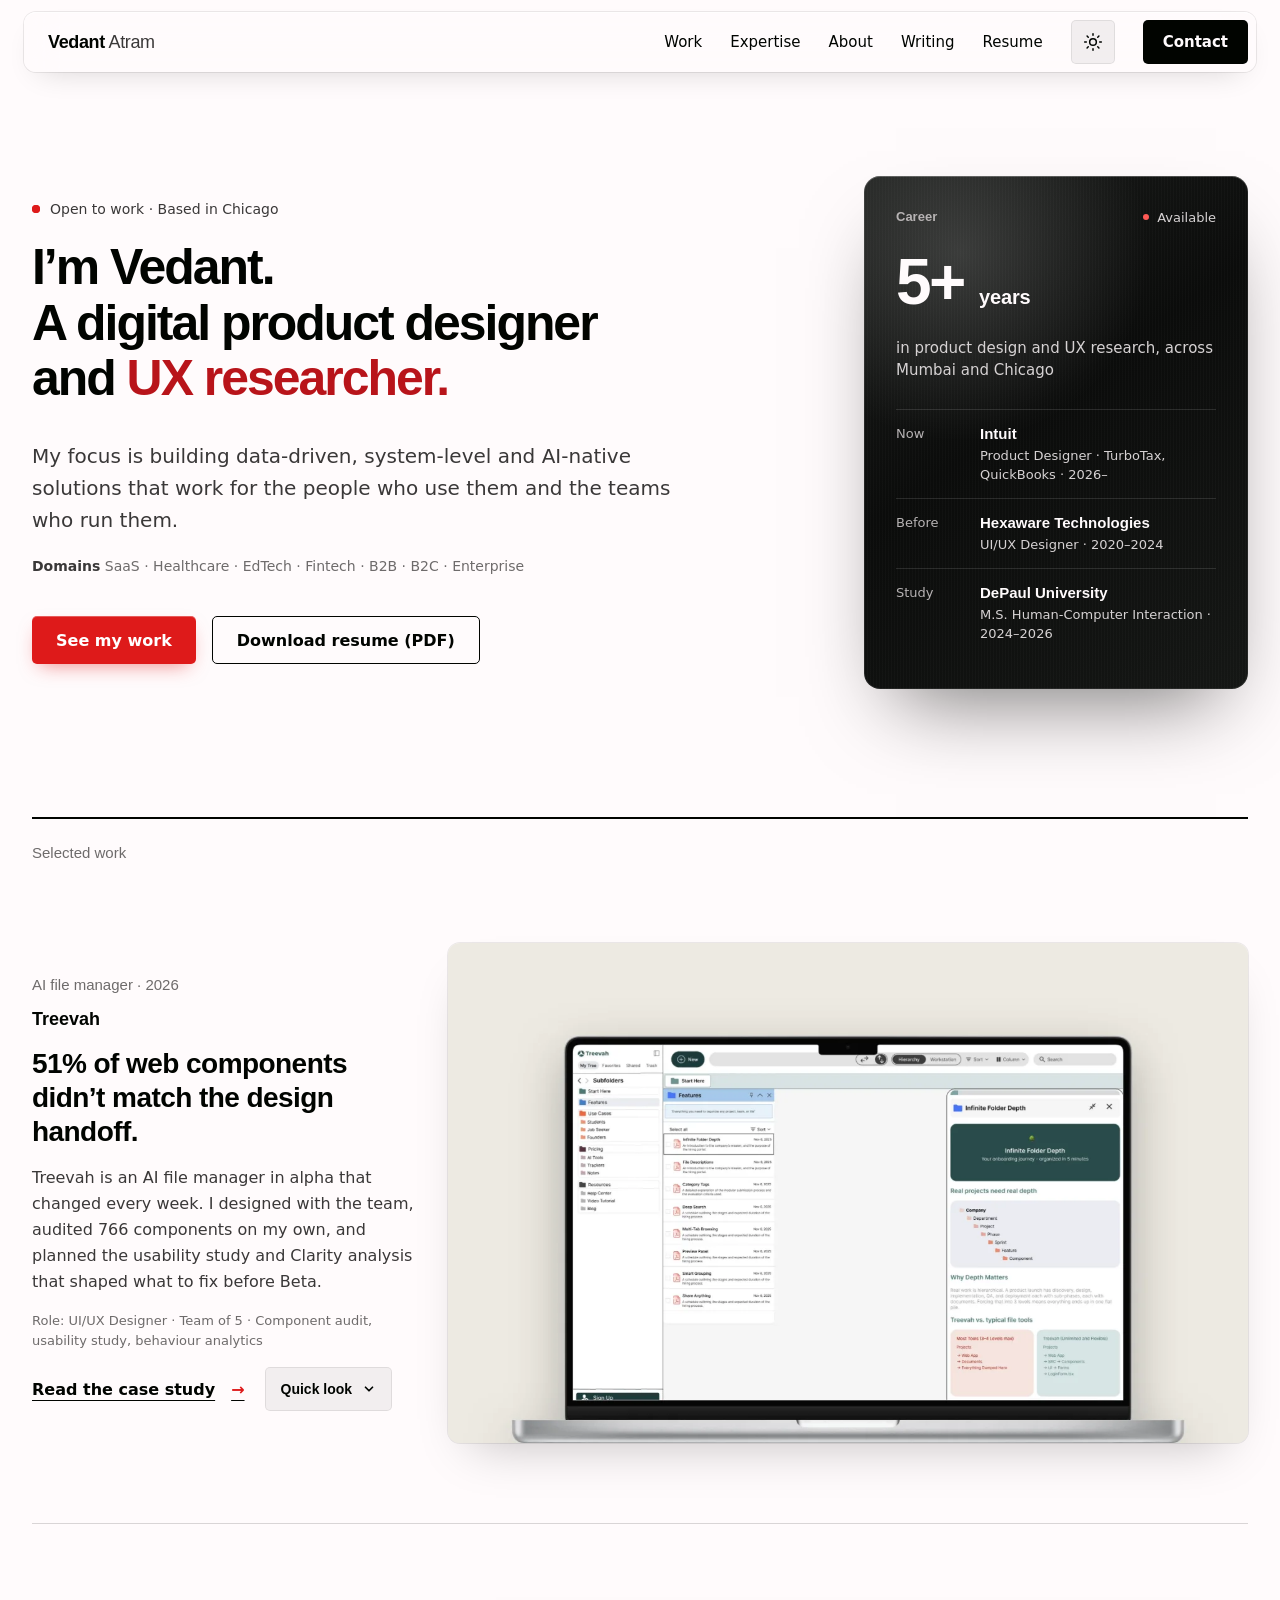
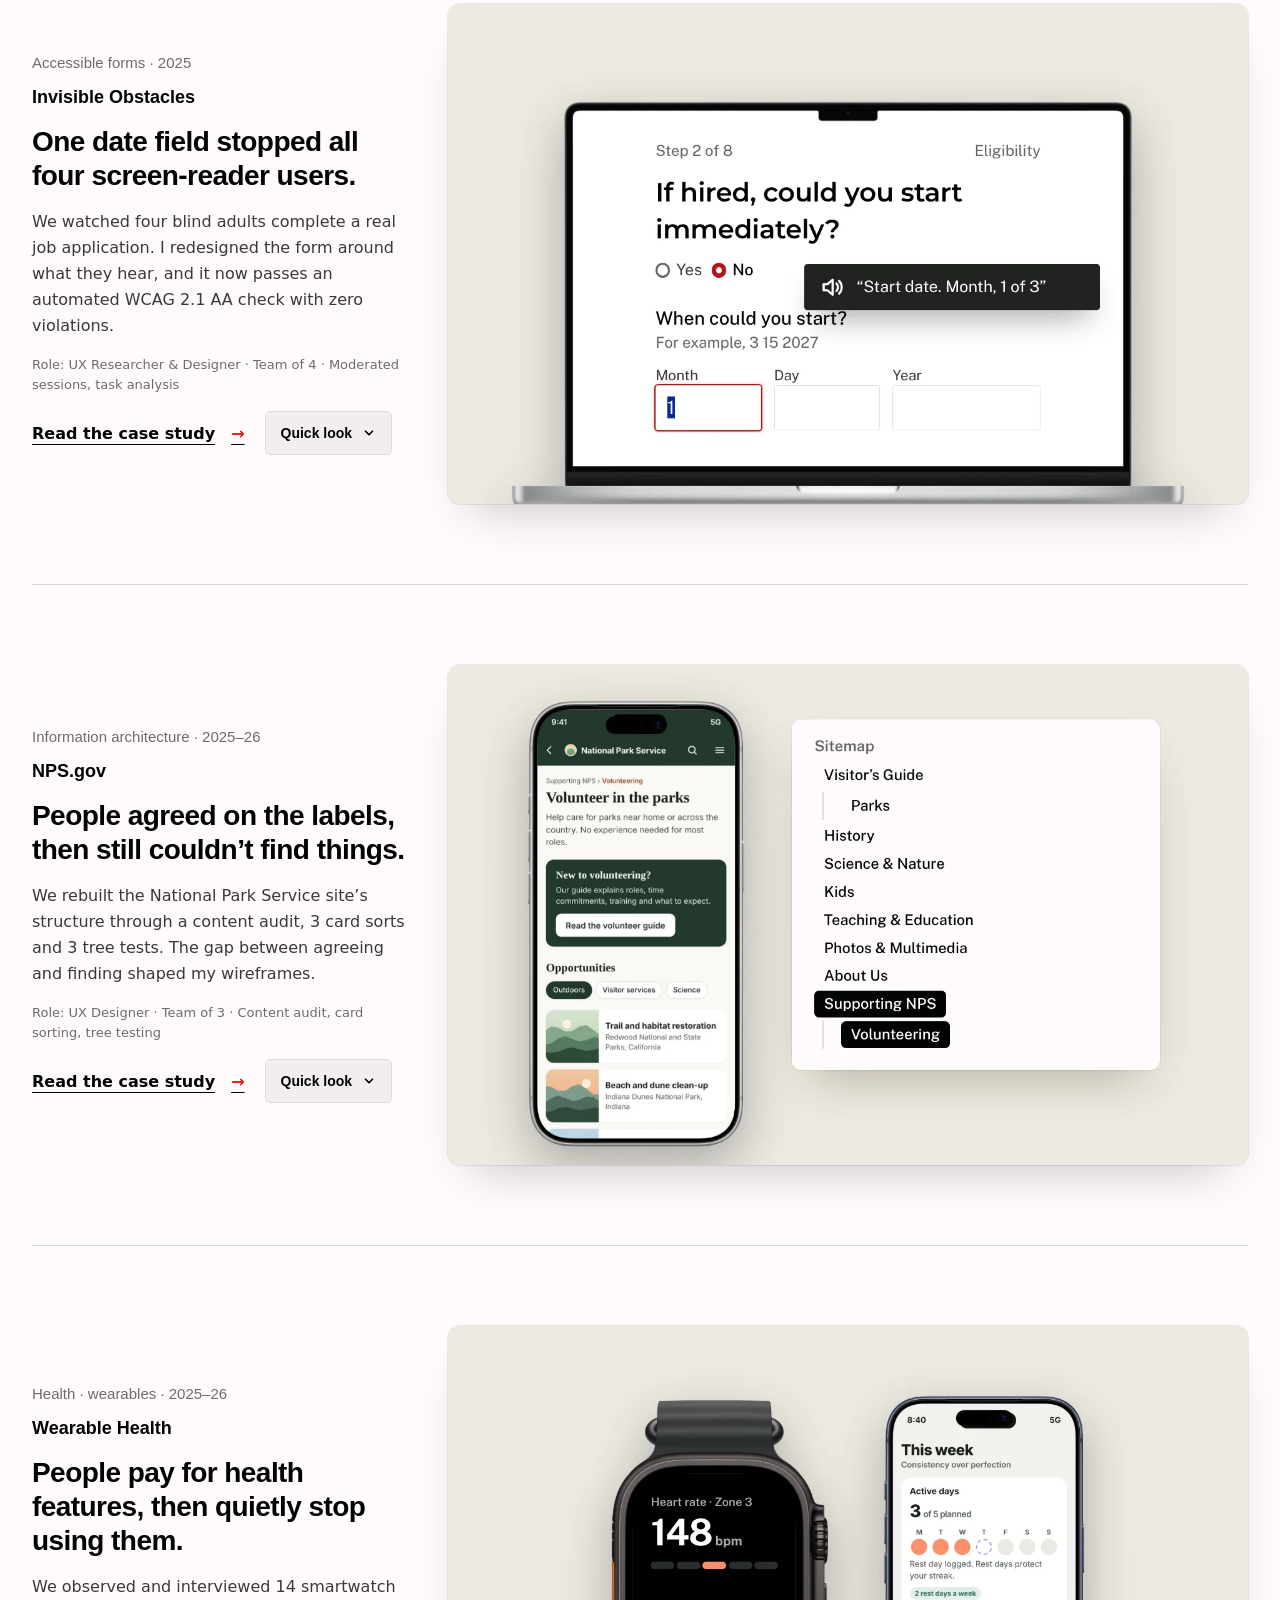
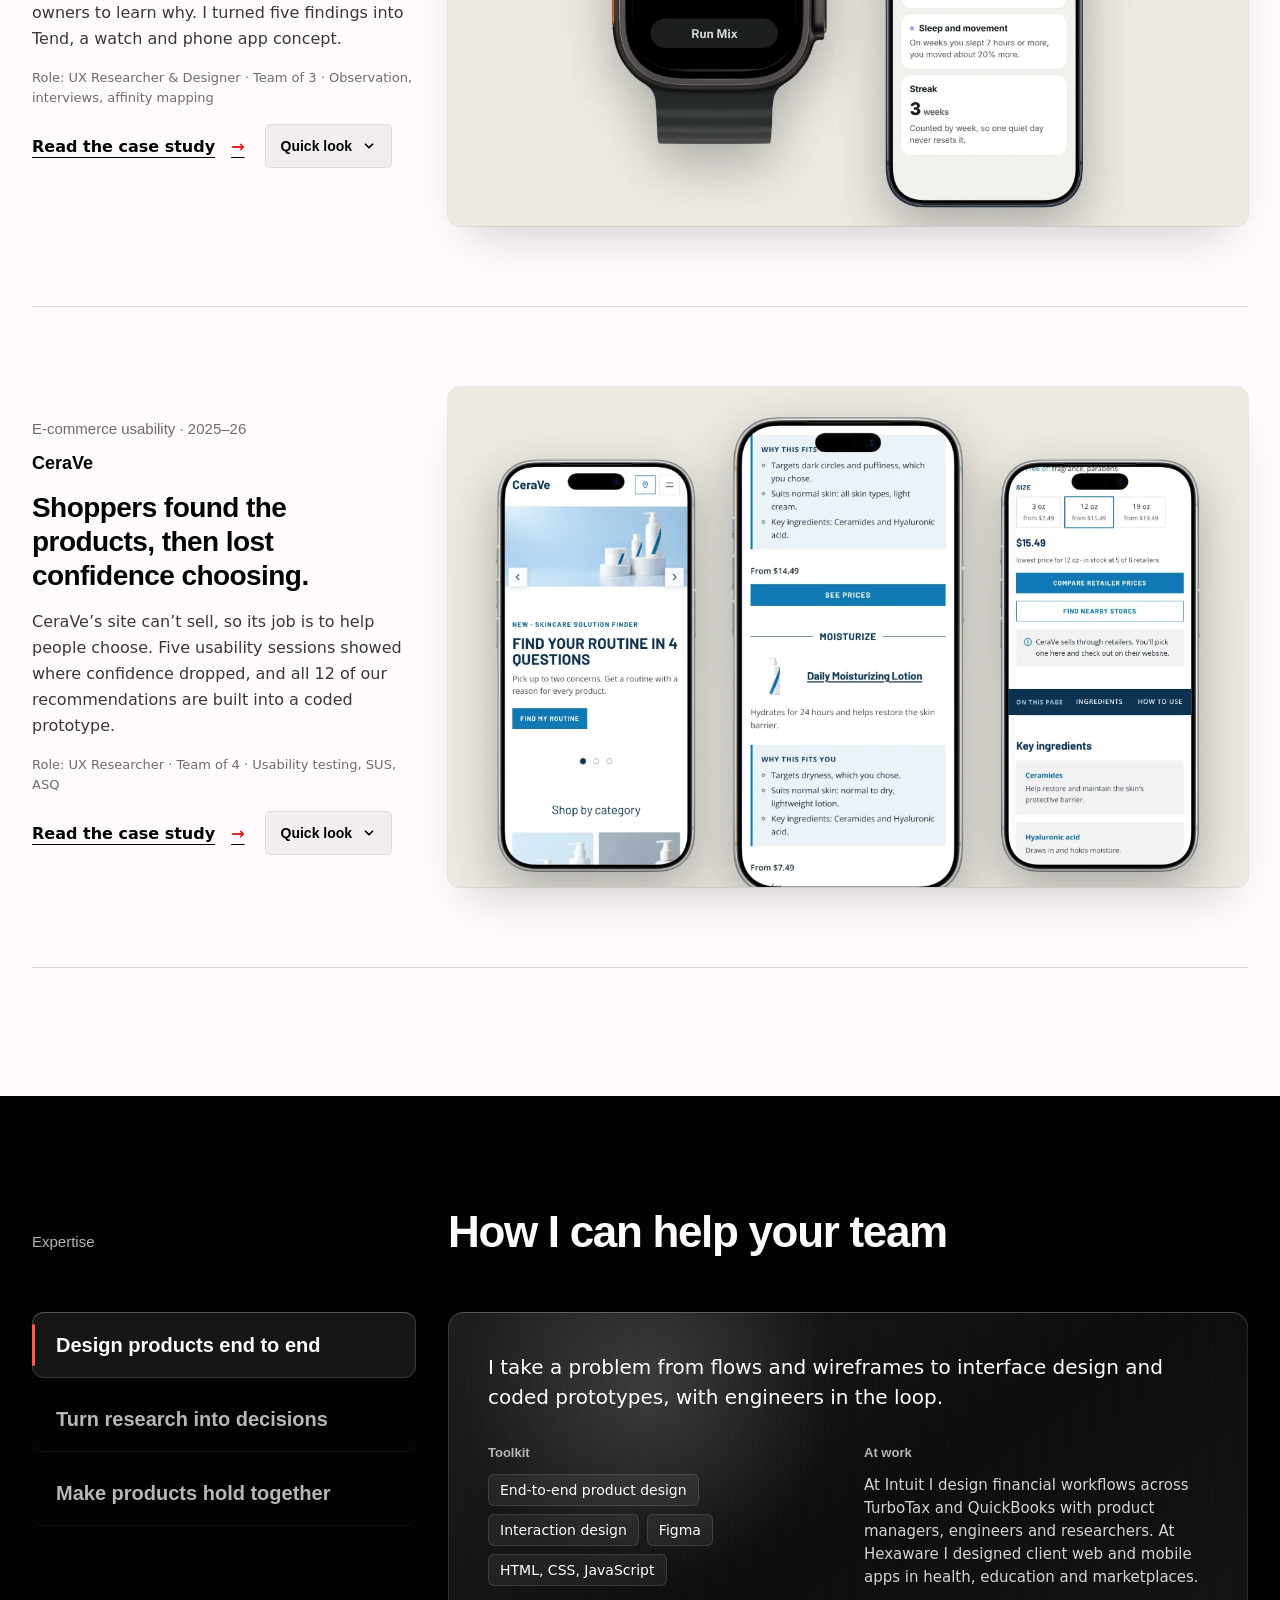
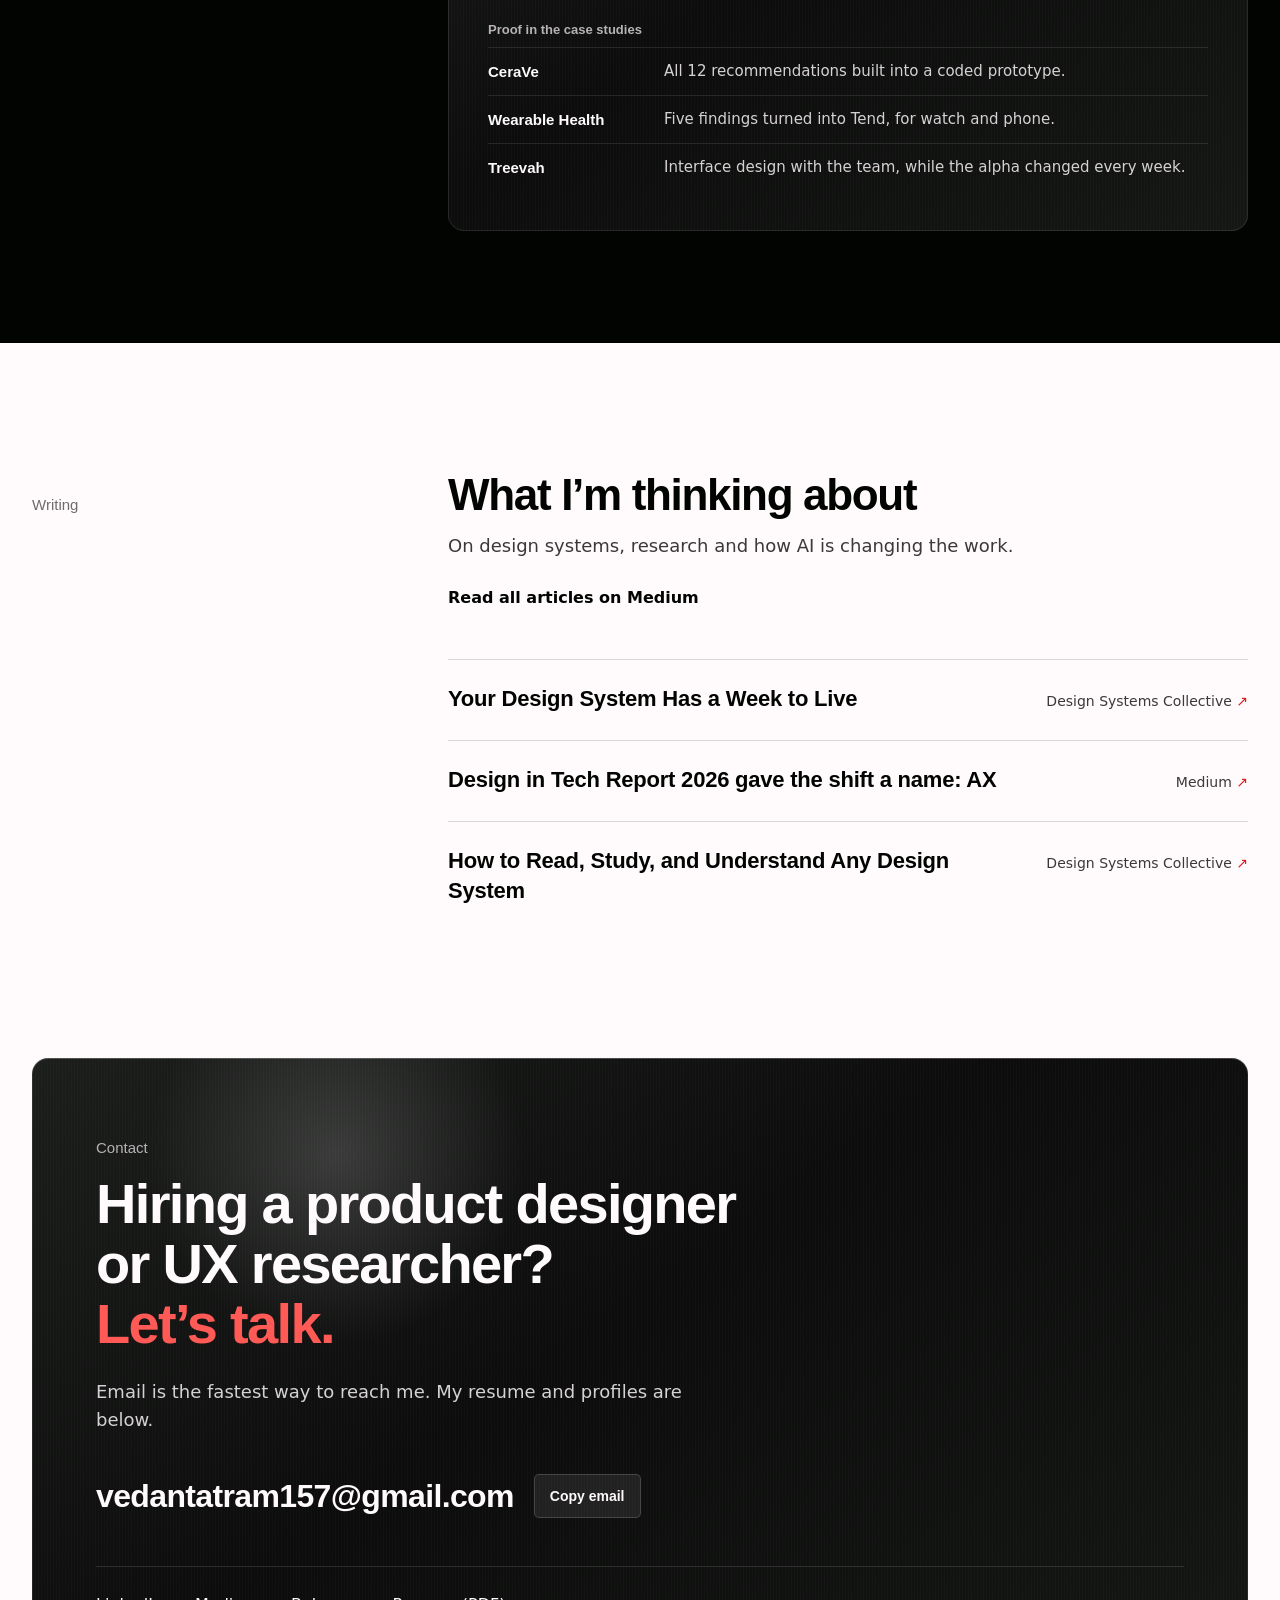
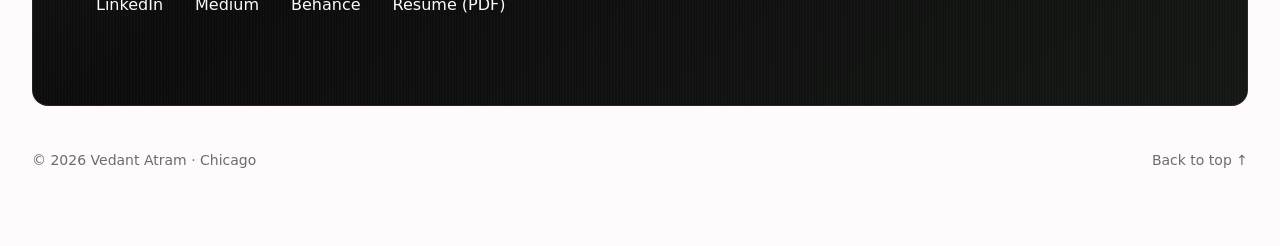
==== commit 01491d04: "Hero title: size to fit three lines at every desktop width Co-Authored-By: Claude Opus 5.5 <noreply@" ====
--- a/index.html
+++ b/index.html
@@ -99,7 +99,7 @@
   <header id="top" class="g12 hero" style="max-width:1312px;margin:0 auto;padding:104px 32px 128px;display:grid;grid-template-columns:repeat(12,minmax(0,1fr));gap:32px;align-items:center">
     <div style="grid-column:1 / span 8">
       <p class="rise" style="margin:0;display:flex;align-items:center;gap:10px;font-size:14px;font-weight:500;color:var(--soft)"><span class="dot" aria-hidden="true" style="width:8px;height:8px;border-radius:50%;background:#DE1A1A"></span>Open to work · Based in Chicago</p>
-      <h1 class="h1" style="margin:24px 0 0;font:800 clamp(40px,4.4vw,64px)/1.06 Montserrat,sans-serif;letter-spacing:-.04em">
+      <h1 class="h1" style="margin:24px 0 0;font:800 clamp(40px,3.9vw,60px)/1.06 Montserrat,sans-serif;letter-spacing:-.04em">
         <span class="ln"><span>I’m Vedant.</span></span>
         <span class="ln"><span style="animation-delay:90ms">A digital product designer</span></span>
         <span class="ln"><span style="animation-delay:180ms">and <span class="glint">UX researcher.</span></span></span>
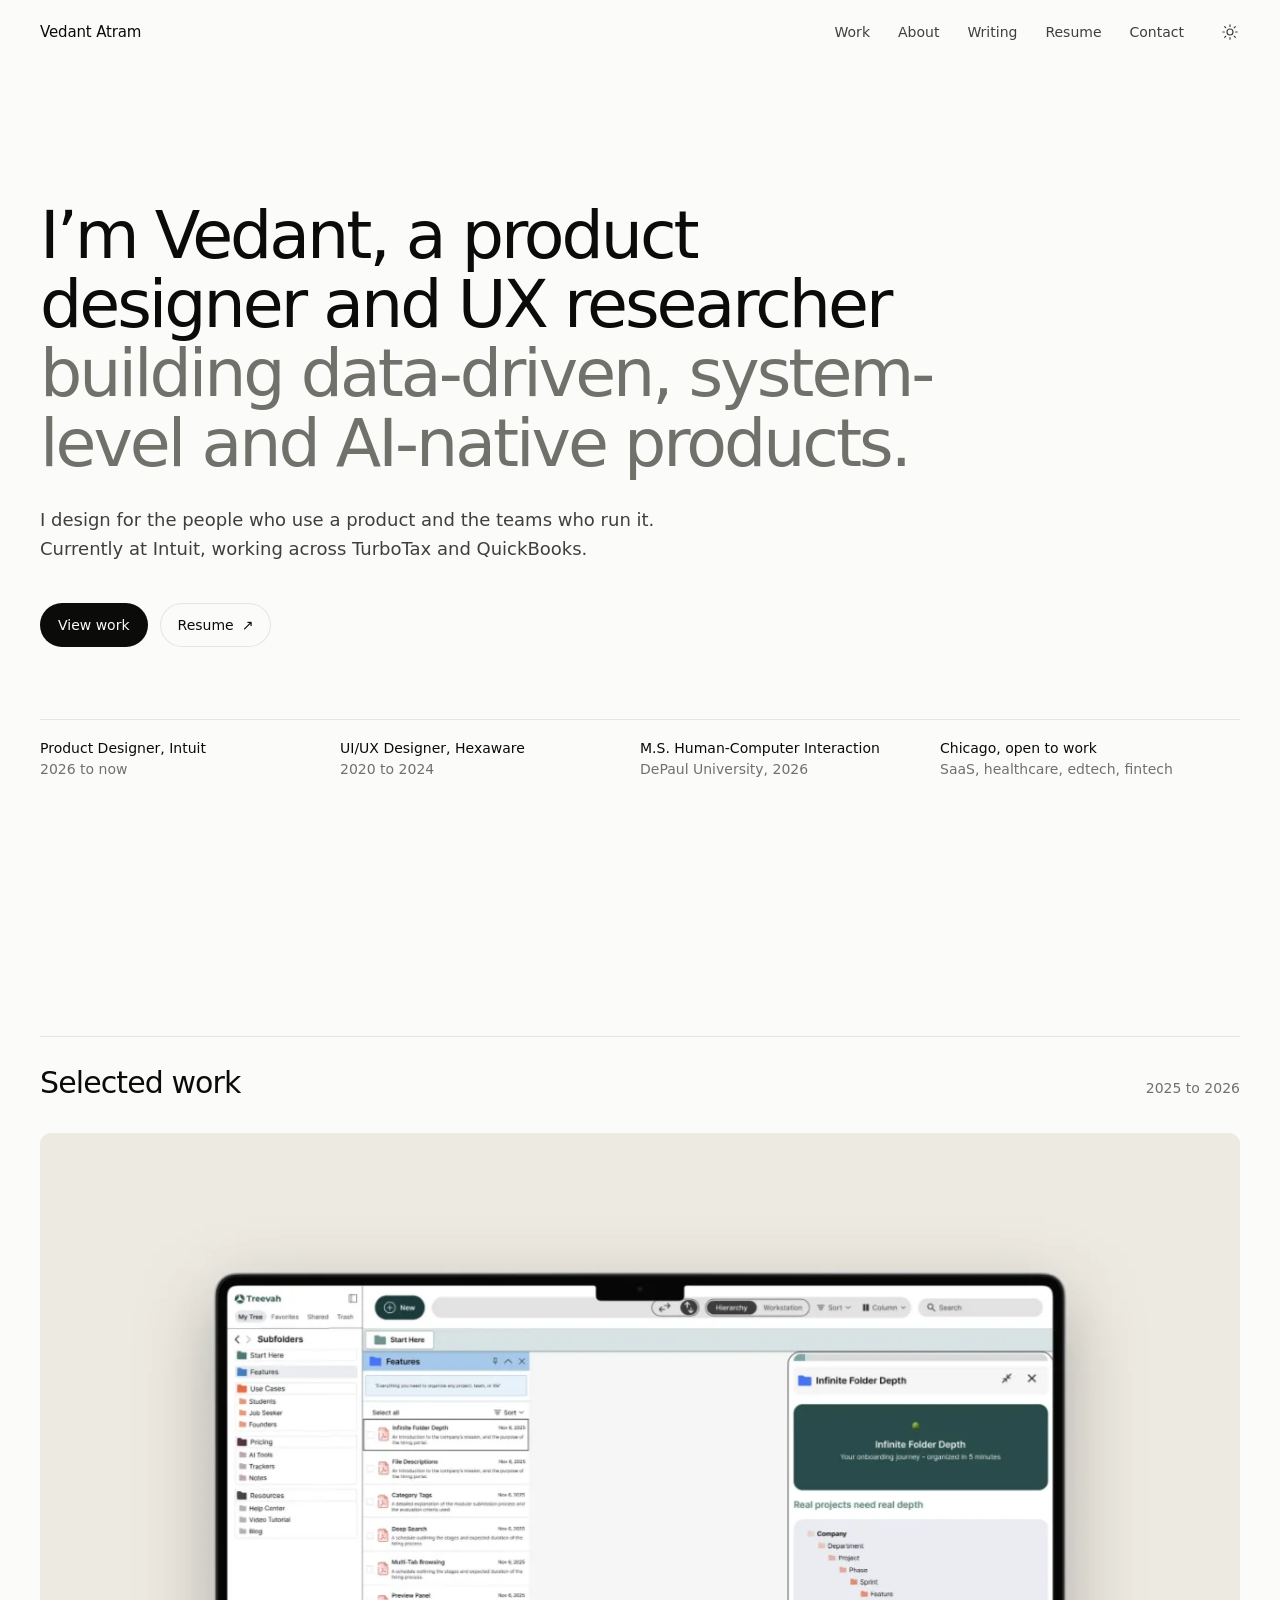
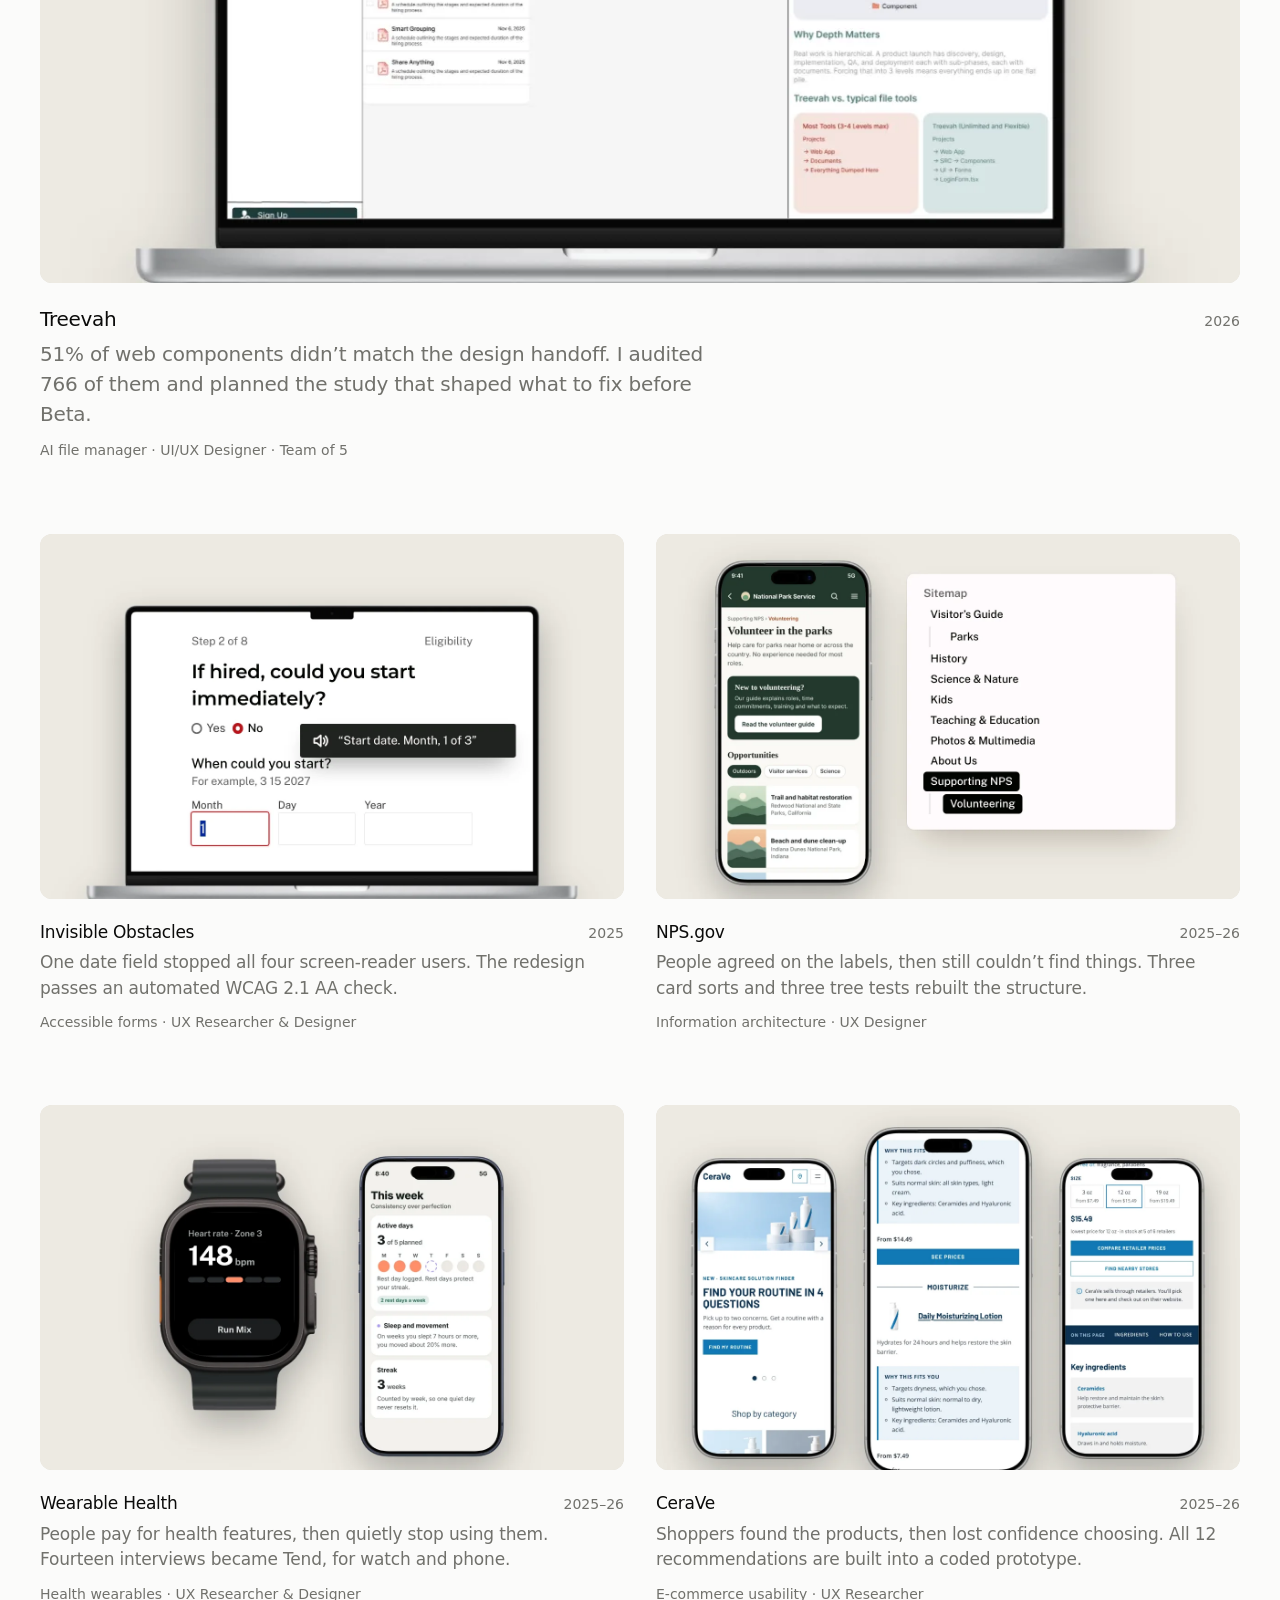
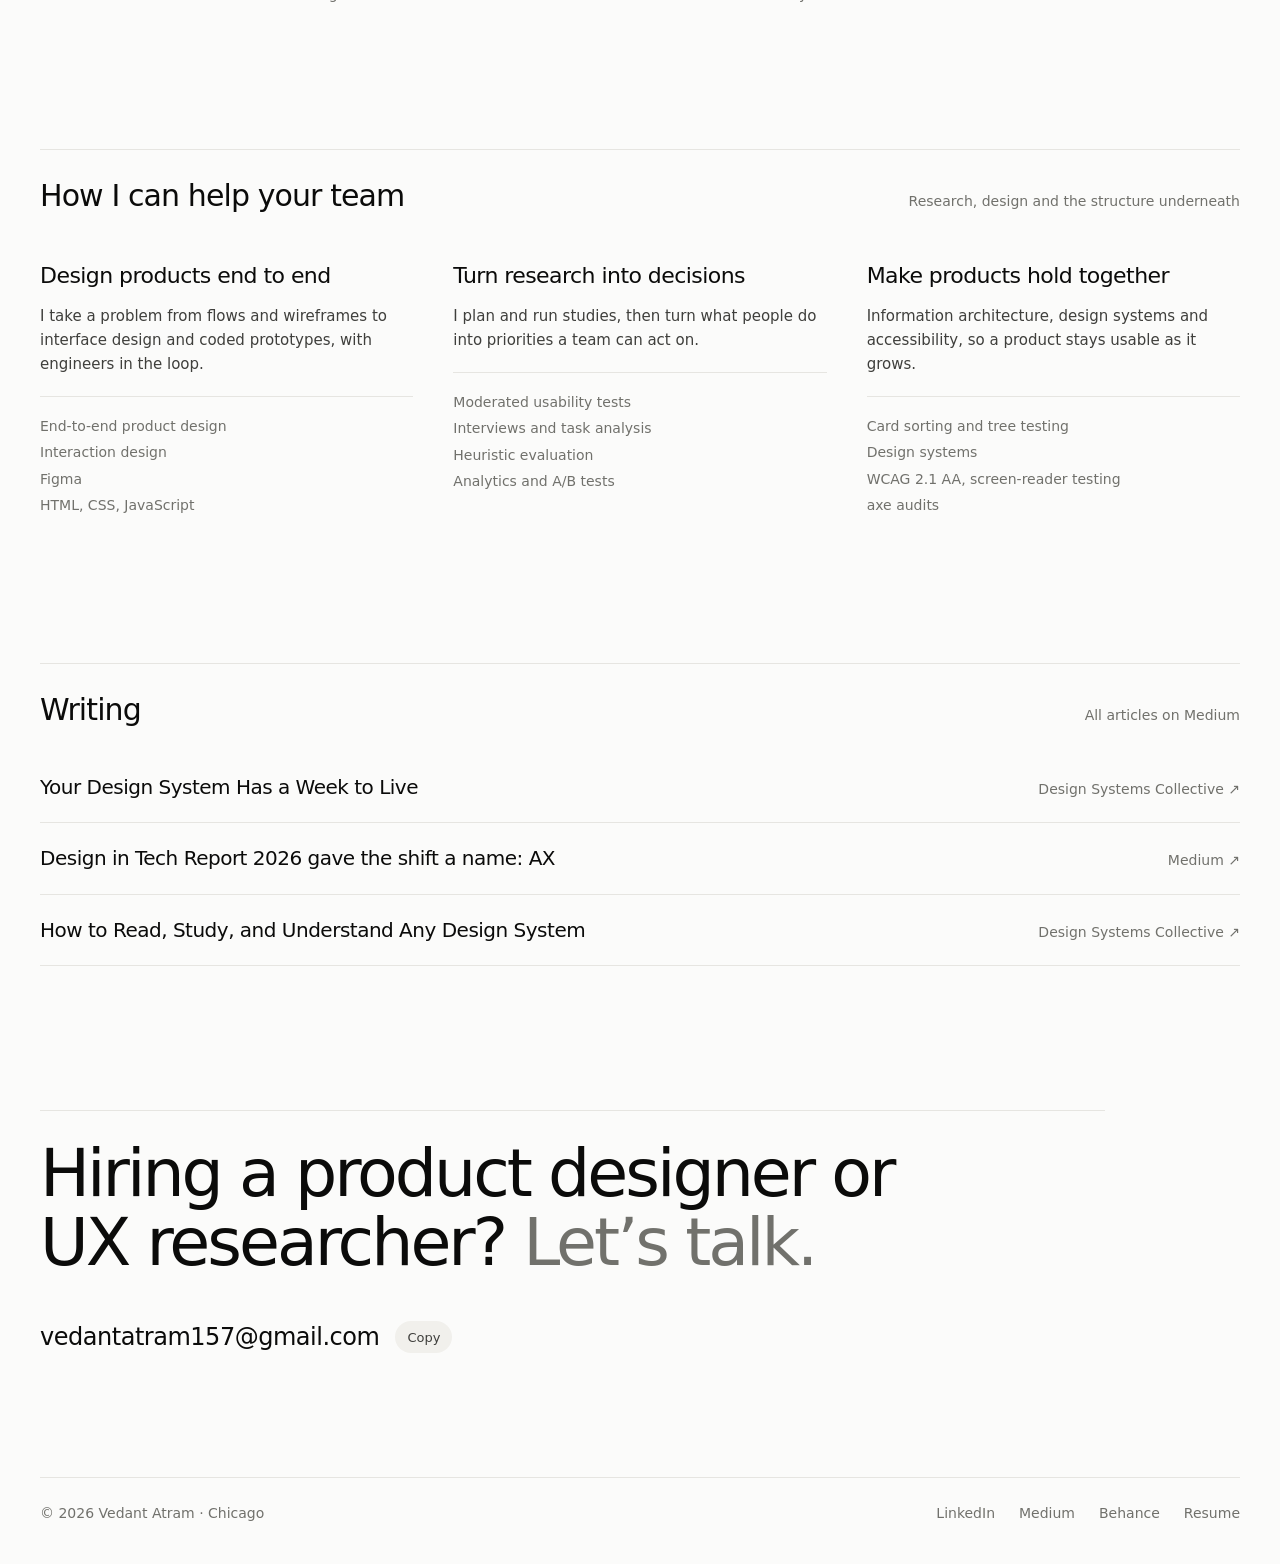
==== commit 9c543445: "Refine the site: Geist type, neutral palette, no eyebrow labels Rebuild the home page on a single st" ====
--- a/index.html
+++ b/index.html
@@ -20,311 +20,151 @@
 <meta name="twitter:card" content="summary_large_image">
 <link rel="preconnect" href="https://fonts.googleapis.com">
 <link rel="preconnect" href="https://fonts.gstatic.com" crossorigin>
-<link href="https://fonts.googleapis.com/css2?family=Montserrat:wght@500;600;700;800&family=Public+Sans:wght@400;500;600&display=swap" rel="stylesheet">
+<link href="https://fonts.googleapis.com/css2?family=Geist:wght@400;500;600&display=swap" rel="stylesheet">
 <link rel="preload" as="image" href="assets/d/th-tv.webp">
+<link rel="stylesheet" href="assets/home.css?v=202611252">
 <script>(function(){var m;try{m=localStorage.getItem("io-mode")}catch(e){}if(!m&&window.matchMedia&&matchMedia("(prefers-color-scheme: dark)").matches)m="dark";document.documentElement.setAttribute("data-mode",m||"light")})();</script>
-<style>
-body{margin:0;background:#FFFBFC}:root[data-mode="dark"] body{background:#010400}.vh{position:absolute;width:1px;height:1px;overflow:hidden;clip:rect(0 0 0 0);white-space:nowrap}.skip{position:absolute;left:16px;top:-60px;z-index:100;padding:12px 16px;border-radius:5px;background:#010400;color:#FFFBFC}.skip:focus{top:16px}
-a{color:#010400}a:hover{color:#B8141A}
-.fd *{box-sizing:border-box}
-.num{display:inline-block;margin-right:12px;padding-right:12px;border-right:1px solid currentColor;font-variant-numeric:tabular-nums;font-weight:600;opacity:.6;line-height:1}
-.fd{--bg:#FFFBFC;--fg:#010400;--soft:#3A3838;--muted:#6E6B6B;--line:#D9D5D6;--s2:#F5F1F2;--at:#B8141A;--good:#05299E;--band:#010400;--glass:rgba(255,251,252,.72);--hair:rgba(1,4,0,.08);--hi:rgba(255,255,255,.8);--chip:rgba(1,4,0,.05);transition:background-color .4s cubic-bezier(.16,1,.3,1),color .4s cubic-bezier(.16,1,.3,1)}
-:root[data-mode="dark"] .fd{--bg:#010400;--fg:#FFFBFC;--soft:#D6D2D3;--muted:#A8A6A6;--line:#2A2C2A;--s2:#141614;--at:#FF5A55;--good:#8FA4FF;--band:#0E100E;--glass:rgba(16,18,16,.62);--hair:rgba(255,255,255,.1);--hi:rgba(255,255,255,.08);--chip:rgba(255,255,255,.08)}
-:root[data-mode="dark"] .fd .glint{background-image:linear-gradient(100deg,#FF5A55 0 40%,#FFC2BD 50%,#FF5A55 60% 100%)}
-:root[data-mode="dark"] .fd .shot{box-shadow:0 0 0 1px rgba(255,255,255,.08),0 24px 48px -24px rgba(0,0,0,.8)}
-.fd a{color:inherit}.fd a:hover{color:var(--at)}
-.press{transition:transform .15s cubic-bezier(.16,1,.3,1)}.press:active{transform:scale(.97)}
-.chev{display:inline-block;transition:transform .3s cubic-bezier(.16,1,.3,1)}[aria-expanded="true"] .chev{transform:rotate(180deg)}
-.qlw{display:grid;grid-template-rows:0fr;visibility:hidden;transition:grid-template-rows .45s cubic-bezier(.16,1,.3,1),visibility 0s .45s}.qlw.on{grid-template-rows:1fr;visibility:visible;transition:grid-template-rows .45s cubic-bezier(.16,1,.3,1),visibility 0s}.qli{overflow:hidden;min-height:0}.ql{margin-top:16px;border-radius:12px;background:var(--s2);box-shadow:0 0 0 1px var(--hair),inset 0 1px 0 var(--hi)}.ql>div+div{border-top:1px solid var(--hair)}.qlw.on .ql>div{animation:rise .5s cubic-bezier(.16,1,.3,1) both}.ql>div:nth-child(2){animation-delay:50ms}.ql>div:nth-child(3){animation-delay:100ms}.ql>div:nth-child(4){animation-delay:150ms}
-@property --n{syntax:"<integer>";inherits:false;initial-value:0}
-.count{animation:count 1.4s cubic-bezier(.16,1,.3,1) .5s both;counter-reset:n var(--n)}.count::before{content:counter(n)}
-@keyframes count{from{--n:0}to{--n:5}}
-.tabbar{position:relative}.tabbar::after{content:"";position:absolute;left:0;top:12px;bottom:12px;width:3px;border-radius:2px;background:#FF5A55;transform:scaleY(0);transition:transform .35s cubic-bezier(.16,1,.3,1)}.tabbar[aria-pressed="true"]::after{transform:scaleY(1)}
-.sun,.moon{transition:transform .5s cubic-bezier(.16,1,.3,1),opacity .3s}:root[data-mode="dark"] .sun{transform:rotate(90deg) scale(.5);opacity:0}:root:not([data-mode="dark"]) .moon{transform:rotate(-90deg) scale(.5);opacity:0}
-
-.fd :focus-visible{outline:2px solid #DE1A1A;outline-offset:3px;border-radius:5px}
-.ln{display:block;overflow:hidden;padding-bottom:.06em}.ln>span{display:block;animation:lnUp .9s cubic-bezier(.16,1,.3,1) both}
-@keyframes lnUp{from{transform:translateY(105%)}to{transform:none}}
-.rise{animation:rise .7s cubic-bezier(.16,1,.3,1) both}@keyframes rise{from{opacity:0;transform:translateY(16px)}}
-.dot{position:relative}.dot::after{content:"";position:absolute;inset:0;border-radius:50%;background:#DE1A1A;animation:ping 2.4s cubic-bezier(.16,1,.3,1) infinite}
-@keyframes ping{0%{transform:scale(1);opacity:.5}70%,100%{transform:scale(3);opacity:0}}
-.glint{background:linear-gradient(100deg,#B8141A 0 40%,#FF7A70 50%,#B8141A 60% 100%) 0 0/250% 100%;-webkit-background-clip:text;background-clip:text;color:transparent;animation:glint 2.4s cubic-bezier(.16,1,.3,1) .9s both}
-@keyframes glint{from{background-position:100% 0}to{background-position:0 0}}
-.ul{text-decoration:none;background:linear-gradient(currentColor,currentColor) 0 100%/0 1px no-repeat;transition:background-size .3s cubic-bezier(.16,1,.3,1)}.ul:hover{background-size:100% 1px}
-.shine{position:relative;overflow:hidden;isolation:isolate}.shine::before{content:"";position:absolute;inset:0;z-index:-1;background:linear-gradient(110deg,transparent 30%,rgba(255,255,255,.35) 50%,transparent 70%) -150% 0/60% 100% no-repeat;transition:background-position .8s cubic-bezier(.16,1,.3,1)}.shine:hover::before{background-position:250% 0}
-.metal{position:relative;overflow:hidden;background:linear-gradient(145deg,#1C1E1C 0%,#0B0C0B 45%,#151715 100%)}
-.metal::before{content:"";position:absolute;inset:0;pointer-events:none;background:repeating-linear-gradient(90deg,rgba(255,255,255,.018) 0 1px,transparent 1px 3px)}
-.metal::after,.glass::after{content:"";position:absolute;inset:0;pointer-events:none;border-radius:inherit;background:radial-gradient(420px circle at var(--mx,25%) var(--my,15%),rgba(255,255,255,.16),transparent 45%);transition:opacity .3s}
-.glass{position:relative;overflow:hidden;box-shadow:0 0 0 1px rgba(1,4,0,.08),inset 0 1px 0 rgba(255,255,255,.7),0 24px 48px -24px rgba(1,4,0,.25)}
-.glass::after{background:radial-gradient(520px circle at var(--mx,50%) var(--my,0%),rgba(255,255,255,.4),transparent 40%);opacity:0;mix-blend-mode:soft-light}.row:hover .glass::after{opacity:1}
-.shot img,.shot video{transition:transform .6s cubic-bezier(.16,1,.3,1)}.row:hover .shot img,.row:hover .shot video{transform:scale(1.025)}
-.go span{display:inline-block;transition:transform .3s cubic-bezier(.16,1,.3,1)}.row:hover .go span{transform:translateX(6px)}
-@supports (animation-timeline: view()){.rv{animation:rise linear both;animation-timeline:view();animation-range:entry 0% entry 35%}.shot img,.shot video{animation:imgIn linear both;animation-timeline:view();animation-range:entry 0% cover 35%}}
-@keyframes imgIn{from{clip-path:inset(14% 0 0 0);scale:1.08}to{clip-path:inset(0);scale:1}}
-@media (prefers-reduced-motion: reduce){.vid{display:none}.ln>span,.rise,.rv,.shot img,.glint,.ql>div,.count{animation:none !important}.count::before{content:"5"}.fd,.press,.chev,.qlw,.tabbar::after,.sun,.moon{transition:none !important}.dot::after{display:none}.shot img,.go span,.ul,.shine::before{transition:none}}
-@media (max-width: 1100px){.hero{grid-template-columns:minmax(0,1fr) !important}.hero>*{grid-column:auto !important}.hero .metal{max-width:520px}}
-@media (max-width: 900px){.g12{grid-template-columns:minmax(0,1fr) !important}.g12>*{grid-column:auto !important}.band{padding:64px 20px !important}.row{padding:56px 0 !important;gap:24px !important}.tabs{flex-direction:column !important}.tabs>*{padding:16px 20px !important}.cap2{grid-template-columns:minmax(0,1fr) !important}.proof li{grid-template-columns:minmax(0,1fr) !important;gap:4px !important}}
-@media (max-width: 640px){.nl{display:none !important}.fd [style*="max-width:1312px"]{padding-left:20px !important;padding-right:20px !important}.wrapx{padding-left:20px !important;padding-right:20px !important}.ct{padding:48px 24px !important}.mail{font-size:clamp(17px,5.2vw,22px) !important;line-height:28px !important}.navwrap{padding:0 12px !important;top:8px !important}.topnav{flex-wrap:nowrap !important;padding:6px 6px 6px 16px !important;margin-top:8px !important}.navr{flex-wrap:nowrap !important;gap:0 8px !important}.fd #writing,.fd #contact{padding-top:80px !important}.fd #skills{margin-top:80px !important}}
-.mbtn{display:none}
-@media (max-width: 1023.98px){.nl-x{display:none !important}.topnav,.navr{flex-wrap:nowrap !important}}
-@media (max-width: 767.98px){.nl{display:none !important}.navwrap{padding:0 12px !important;top:8px !important}.topnav{padding:6px 6px 6px 16px !important;margin-top:8px !important}.navr .shine{display:none !important}.topnav,.navr{flex-wrap:nowrap !important}.navr{gap:0 8px !important}.mbtn{display:grid;place-items:center;width:44px;height:44px;border:0;border-radius:5px;background:transparent;color:var(--fg);cursor:pointer}.mbtn .bars{position:relative;width:18px;height:10px}.mbtn .bars i{position:absolute;left:0;right:0;height:1.5px;border-radius:2px;background:currentColor;transition:transform .25s,top .25s}.mbtn .bars i:first-child{top:0}.mbtn .bars i:last-child{top:8.5px}.mbtn[aria-expanded="true"] .bars i{top:4.25px}.mbtn[aria-expanded="true"] .bars i:first-child{transform:rotate(45deg)}.mbtn[aria-expanded="true"] .bars i:last-child{transform:rotate(-45deg)}
-.mpanel{position:fixed;z-index:-1;top:0;left:0;right:0;height:100dvh;padding:88px 20px 32px;display:flex;flex-direction:column;background:var(--bg);overflow-y:auto}.mpanel[hidden]{display:none}.mpanel a{display:flex;align-items:center;min-height:64px;border-bottom:1px solid var(--line);font:500 24px/32px Montserrat,sans-serif;color:var(--fg);text-decoration:none}
-body.m-open{overflow:hidden}}
-@media (prefers-reduced-motion: reduce){.mbtn .bars i{transition:none}}
-</style>
 </head>
 <body>
 <a class="skip" href="#main">Skip to content</a>
-<div class="fd" style="font-family:'Public Sans',system-ui,sans-serif;color:var(--fg);background:var(--bg)">
 
-  <div class="navwrap" style="position:sticky;top:12px;z-index:10;padding:0 24px">
-    <nav class="topnav" aria-label="Main" style="max-width:1264px;margin:12px auto 0;padding:8px 8px 8px 24px;display:flex;flex-wrap:wrap;gap:8px 32px;align-items:center;justify-content:space-between;border-radius:12px;background:var(--glass);backdrop-filter:blur(16px) saturate(1.4);-webkit-backdrop-filter:blur(16px) saturate(1.4);box-shadow:0 0 0 1px var(--hair),inset 0 1px 0 var(--hi),0 12px 32px -16px rgba(1,4,0,.2)">
-      <a href="#top" aria-label="Vedant Atram, home" style="text-decoration:none;font:18px/24px Montserrat,sans-serif;letter-spacing:-.02em;white-space:nowrap"><span style="font-weight:800">Vedant</span><span style="font-weight:500;color:var(--soft)"> Atram</span></a>
-      <div class="navr" style="display:flex;flex-wrap:wrap;align-items:center;gap:0 28px;font-size:15px;font-weight:500">
-        <a class="ul nl" href="#work" style="padding:4px 0">Work</a>
-        <a class="ul nl nl-x" href="#skills" style="padding:4px 0">Expertise</a>
-        <a class="ul nl" href="about.html" style="padding:4px 0">About</a>
-        <a class="ul nl" href="#writing" style="padding:4px 0">Writing</a>
-        <a class="ul nl" href="Vedant-Atram-Resume.pdf" style="padding:4px 0">Resume</a>
-        <button type="button" class="press" id="mode" aria-label="Switch to dark mode" style="position:relative;width:44px;height:44px;border:0;border-radius:5px;background:var(--chip);color:var(--fg);cursor:pointer;box-shadow:inset 0 0 0 1px var(--hair)"><svg class="sun" aria-hidden="true" viewBox="0 0 24 24" width="20" height="20" style="position:absolute;left:12px;top:12px" fill="none" stroke="currentColor" stroke-width="1.8" stroke-linecap="round"><circle cx="12" cy="12" r="4"/><path d="M12 2v2M12 20v2M4.9 4.9l1.4 1.4M17.7 17.7l1.4 1.4M2 12h2M20 12h2M4.9 19.1l1.4-1.4M17.7 6.3l1.4-1.4"/></svg><svg class="moon" aria-hidden="true" viewBox="0 0 24 24" width="20" height="20" style="position:absolute;left:12px;top:12px" fill="none" stroke="currentColor" stroke-width="1.8" stroke-linejoin="round"><path d="M20 14.5A8 8 0 0 1 9.5 4a8 8 0 1 0 10.5 10.5Z"/></svg></button>
-        <a class="shine press" href="#contact" style="display:inline-flex;align-items:center;min-height:44px;padding:0 20px;border-radius:5px;background:var(--fg);color:var(--bg);text-decoration:none;font-weight:600">Contact</a>
-        <button type="button" class="mbtn press" id="mbtn" aria-expanded="false" aria-controls="mpanel"><span class="vh">Menu</span><span class="bars" aria-hidden="true"><i></i><i></i></span></button>
+<header class="top" id="topbar">
+  <nav class="wrap" aria-label="Main">
+    <a class="name" href="#top" aria-label="Vedant Atram, home">Vedant Atram</a>
+    <div class="links">
+      <a class="nl" href="#work">Work</a>
+      <a class="nl" href="about.html">About</a>
+      <a class="nl" href="thinking.html">Writing</a>
+      <a class="nl" href="Vedant-Atram-Resume.pdf">Resume</a>
+      <a class="nl" href="#contact">Contact</a>
+      <button type="button" class="icon-btn" id="mode" aria-label="Switch to dark mode"><svg class="sun" aria-hidden="true" viewBox="0 0 24 24" fill="none" stroke="currentColor" stroke-width="1.6" stroke-linecap="round"><circle cx="12" cy="12" r="4"/><path d="M12 2.5v2M12 19.5v2M4.9 4.9l1.4 1.4M17.7 17.7l1.4 1.4M2.5 12h2M19.5 12h2M4.9 19.1l1.4-1.4M17.7 6.3l1.4-1.4"/></svg><svg class="moon" aria-hidden="true" viewBox="0 0 24 24" fill="none" stroke="currentColor" stroke-width="1.6" stroke-linejoin="round"><path d="M20 14.5A8 8 0 0 1 9.5 4a8 8 0 1 0 10.5 10.5Z"/></svg></button>
+      <button type="button" class="icon-btn mbtn" id="mbtn" aria-expanded="false" aria-controls="mpanel"><span class="vh">Menu</span><span class="bars" aria-hidden="true"><i></i><i></i></span></button>
+    </div>
+  </nav>
+  <div class="mpanel" id="mpanel" hidden>
+    <a href="#work">Work</a><a href="about.html">About</a><a href="thinking.html">Writing</a><a href="Vedant-Atram-Resume.pdf">Resume</a><a href="#contact">Contact</a>
+  </div>
+</header>
+
+<main id="main">
+  <div class="wrap">
+
+    <section class="hero" id="top" aria-labelledby="hero-h">
+      <h1 id="hero-h" class="in">I’m Vedant, a product designer and UX researcher <span class="dim">building data-driven, system-level and AI-native products.</span></h1>
+      <p class="lede in d1">I design for the people who use a product and the teams who run it. Currently at Intuit, working across TurboTax and QuickBooks.</p>
+      <div class="ctas in d2">
+        <a class="btn btn-p" href="#work">View work</a>
+        <a class="btn btn-s" href="Vedant-Atram-Resume.pdf">Resume <span class="arr" aria-hidden="true">↗</span></a>
       </div>
-    </nav>
-    <div class="mpanel" id="mpanel" hidden>
-      <a href="#work">Work</a><a href="#skills">Expertise</a><a href="about.html">About</a><a href="#writing">Writing</a><a href="Vedant-Atram-Resume.pdf">Resume</a><a href="#contact">Contact</a>
-    </div>
-  </div>
+      <ul class="facts in d3" aria-label="At a glance">
+        <li><b>Product Designer, Intuit</b>2026 to now</li>
+        <li><b>UI/UX Designer, Hexaware</b>2020 to 2024</li>
+        <li><b>M.S. Human-Computer Interaction</b>DePaul University, 2026</li>
+        <li><b>Chicago, open to work</b>SaaS, healthcare, edtech, fintech</li>
+      </ul>
+    </section>
 
-  <header id="top" class="g12 hero" style="max-width:1312px;margin:0 auto;padding:104px 32px 128px;display:grid;grid-template-columns:repeat(12,minmax(0,1fr));gap:32px;align-items:center">
-    <div style="grid-column:1 / span 8">
-      <p class="rise" style="margin:0;display:flex;align-items:center;gap:10px;font-size:14px;font-weight:500;color:var(--soft)"><span class="dot" aria-hidden="true" style="width:8px;height:8px;border-radius:50%;background:#DE1A1A"></span>Open to work · Based in Chicago</p>
-      <h1 class="h1" style="margin:24px 0 0;font:800 clamp(40px,3.9vw,60px)/1.06 Montserrat,sans-serif;letter-spacing:-.04em">
-        <span class="ln"><span>I’m Vedant.</span></span>
-        <span class="ln"><span style="animation-delay:90ms">A digital product designer</span></span>
-        <span class="ln"><span style="animation-delay:180ms">and <span class="glint">UX researcher.</span></span></span>
-      </h1>
-      <p class="rise" style="margin:32px 0 0;max-width:34em;font-size:20px;line-height:32px;color:var(--soft);animation-delay:320ms">My focus is building data-driven, system-level and AI-native solutions that work for the people who use them and the teams who run them.</p>
-      <p class="rise" style="margin:20px 0 0;font-size:14px;line-height:20px;color:var(--muted);animation-delay:400ms"><b style="color:var(--soft);font-weight:600">Domains</b>   SaaS · Healthcare · EdTech · Fintech   ·   B2B · B2C · Enterprise</p>
-      <div class="rise" style="margin-top:40px;display:flex;flex-wrap:wrap;gap:16px;animation-delay:460ms">
-        <a class="shine press" href="#work" style="display:inline-flex;align-items:center;min-height:48px;padding:0 24px;border-radius:5px;background:#DE1A1A;color:#FFFFFF;text-decoration:none;font-weight:600;box-shadow:inset 0 1px 0 rgba(255,255,255,.28),0 8px 20px -8px rgba(222,26,26,.55)">See my work</a>
-        <a href="Vedant-Atram-Resume.pdf" style="display:inline-flex;align-items:center;min-height:48px;padding:0 24px;border-radius:5px;border:1px solid var(--fg);text-decoration:none;font-weight:600">Download resume (PDF)</a>
+    <section id="work" aria-labelledby="work-h">
+      <div class="sh"><h2 id="work-h">Selected work</h2><p>2025 to 2026</p></div>
+      <div class="grid">
+
+        <a class="card wide rv" href="treevah.html">
+          <div class="media"><img src="assets/d/th-tv.webp" alt="Treevah on a laptop: the Features folder open beside a preview panel." width="1280" height="800" loading="eager"><video class="vid" src="assets/d/th-tv.mp4" muted loop playsinline preload="none" aria-hidden="true"></video></div>
+          <div class="cap"><h3>Treevah</h3><span class="yr">2026</span><p class="hl">51% of web components didn’t match the design handoff. I audited 766 of them and planned the study that shaped what to fix before Beta.</p><p class="role">AI file manager · UI/UX Designer · Team of 5</p></div>
+        </a>
+
+        <a class="card rv" href="invisible-obstacles.html">
+          <div class="media"><img src="assets/d/th-io.webp" alt="The redesigned job application on a laptop, with a screen-reader caption announcing the start date field." width="1280" height="800" loading="lazy"><video class="vid" src="assets/d/th-io.mp4" muted loop playsinline preload="none" aria-hidden="true"></video></div>
+          <div class="cap"><h3>Invisible Obstacles</h3><span class="yr">2025</span><p class="hl">One date field stopped all four screen-reader users. The redesign passes an automated WCAG 2.1 AA check.</p><p class="role">Accessible forms · UX Researcher &amp; Designer</p></div>
+        </a>
+
+        <a class="card rv" href="national-parks.html">
+          <div class="media"><img src="assets/d/th-np.webp" alt="The redesigned NPS.gov volunteer page on a phone, beside the new sitemap." width="1280" height="800" loading="lazy"><video class="vid" src="assets/d/th-np.mp4" muted loop playsinline preload="none" aria-hidden="true"></video></div>
+          <div class="cap"><h3>NPS.gov</h3><span class="yr">2025–26</span><p class="hl">People agreed on the labels, then still couldn’t find things. Three card sorts and three tree tests rebuilt the structure.</p><p class="role">Information architecture · UX Designer</p></div>
+        </a>
+
+        <a class="card rv" href="wearable-health.html">
+          <div class="media"><img src="assets/d/th-wh.webp" alt="Tend on a watch and a phone: a live heart-rate screen and the week’s activity." width="1280" height="800" loading="lazy"><video class="vid" src="assets/d/th-wh.mp4" muted loop playsinline preload="none" aria-hidden="true"></video></div>
+          <div class="cap"><h3>Wearable Health</h3><span class="yr">2025–26</span><p class="hl">People pay for health features, then quietly stop using them. Fourteen interviews became Tend, for watch and phone.</p><p class="role">Health wearables · UX Researcher &amp; Designer</p></div>
+        </a>
+
+        <a class="card rv" href="cerave.html">
+          <div class="media"><img src="assets/d/th-cv.webp" alt="Three phones showing the CeraVe redesign: the home page, a product page and its details." width="1280" height="800" loading="lazy"><video class="vid" src="assets/d/th-cv.mp4" muted loop playsinline preload="none" aria-hidden="true"></video></div>
+          <div class="cap"><h3>CeraVe</h3><span class="yr">2025–26</span><p class="hl">Shoppers found the products, then lost confidence choosing. All 12 recommendations are built into a coded prototype.</p><p class="role">E-commerce usability · UX Researcher</p></div>
+        </a>
+
       </div>
-    </div>
+    </section>
 
-    <div class="metal rise" role="group" aria-label="Career summary" data-track style="grid-column:9 / span 4;border-radius:16px;padding:32px;color:#FFFBFC;box-shadow:0 0 0 1px rgba(255,255,255,.08) inset,inset 0 1px 0 rgba(255,255,255,.18),0 40px 80px -32px rgba(1,4,0,.55);animation-delay:300ms">
-      <div style="position:relative;z-index:1">
-        <div style="display:flex;justify-content:space-between;align-items:center"><p style="margin:0;font:600 13px/18px 'Public Sans',sans-serif;color:#B7B3B4">Career</p><p style="margin:0;display:flex;align-items:center;gap:8px;font-size:13px;color:#D6D2D3"><span aria-hidden="true" style="width:6px;height:6px;border-radius:50%;background:#FF5A55"></span>Available</p></div>
-        <p style="margin:24px 0 0;font:800 64px/64px Montserrat,sans-serif;letter-spacing:-.04em"><span aria-hidden="true"><span class="count"></span>+</span><span style="position:absolute;width:1px;height:1px;overflow:hidden;clip:rect(0 0 0 0)">5+</span> <span style="font-size:20px;letter-spacing:-.01em">years</span></p>
-        <p style="margin:8px 0 0;font-size:15px;line-height:22px;color:#D6D2D3">in product design and UX research, across Mumbai and Chicago</p>
-        <dl style="margin:28px 0 0">
-          <div style="display:grid;grid-template-columns:72px minmax(0,1fr);gap:12px;padding:14px 0;border-top:1px solid rgba(255,255,255,.12)"><dt style="font-size:13px;line-height:20px;color:#B7B3B4">Now</dt><dd style="margin:0"><span style="display:block;font:700 15px/20px Montserrat,sans-serif">Intuit</span><span style="display:block;margin-top:2px;font-size:13px;line-height:19px;color:#D6D2D3">Product Designer · TurboTax, QuickBooks · 2026–</span></dd></div><div style="display:grid;grid-template-columns:72px minmax(0,1fr);gap:12px;padding:14px 0;border-top:1px solid rgba(255,255,255,.12)"><dt style="font-size:13px;line-height:20px;color:#B7B3B4">Before</dt><dd style="margin:0"><span style="display:block;font:700 15px/20px Montserrat,sans-serif">Hexaware Technologies</span><span style="display:block;margin-top:2px;font-size:13px;line-height:19px;color:#D6D2D3">UI/UX Designer · 2020–2024</span></dd></div><div style="display:grid;grid-template-columns:72px minmax(0,1fr);gap:12px;padding:14px 0;border-top:1px solid rgba(255,255,255,.12)"><dt style="font-size:13px;line-height:20px;color:#B7B3B4">Study</dt><dd style="margin:0"><span style="display:block;font:700 15px/20px Montserrat,sans-serif">DePaul University</span><span style="display:block;margin-top:2px;font-size:13px;line-height:19px;color:#D6D2D3">M.S. Human&#8209;Computer Interaction · 2024–2026</span></dd></div>
-        </dl>
-      </div>
-    </div>
-  </header>
-
-  <main id="main">
-  <section id="work" aria-labelledby="work-h" style="max-width:1312px;margin:0 auto;padding:0 32px">
-    <div style="display:flex;flex-wrap:wrap;justify-content:space-between;align-items:baseline;gap:16px;border-top:2px solid var(--fg);padding-top:24px">
-      <h2 id="work-h" style="margin:0;font:500 15px/20px 'Public Sans',sans-serif;color:var(--muted)">Selected work</h2>
-    </div>
-    
-      <article class="row g12" style="display:grid;grid-template-columns:repeat(12,minmax(0,1fr));gap:32px;align-items:center;padding:80px 0;border-bottom:1px solid var(--line)">
-        <div class="rv" style="grid-column:1 / span 4">
-          <p style="margin:0;font:500 15px/20px 'Public Sans',sans-serif;color:var(--muted)">AI file manager · 2026</p>
-          <h3 style="margin:12px 0 0;font:700 18px/24px Montserrat,sans-serif">Treevah</h3>
-          <p style="margin:16px 0 0;font:700 28px/34px Montserrat,sans-serif;letter-spacing:-.02em">51% of web components didn’t match the design handoff.</p>
-          <p style="margin:16px 0 0;font-size:16px;line-height:26px;color:var(--soft)">Treevah is an AI file manager in alpha that changed every week. I designed with the team, audited 766 components on my own, and planned the usability study and Clarity analysis that shaped what to fix before Beta.</p>
-          <p style="margin:16px 0 0;font-size:13px;line-height:20px;color:var(--muted)">Role: UI/UX Designer · Team of 5 · Component audit, usability study, behaviour analytics</p>
-          <div style="margin-top:16px;display:flex;flex-wrap:wrap;gap:8px 20px;align-items:center">
-            <a class="go" href="treevah.html" style="display:inline-flex;align-items:center;gap:8px;min-height:44px;font-weight:600;text-underline-offset:5px">Read the case study<span class="vh"> on Treevah</span> <span aria-hidden="true" style="color:#DE1A1A">→</span></a>
-            <button type="button" class="press ql-btn" aria-expanded="false" aria-controls="ql-tv" style="min-height:44px;padding:0 16px;border:0;border-radius:5px;background:var(--chip);color:var(--fg);font:600 14px 'Public Sans',sans-serif;cursor:pointer;box-shadow:inset 0 0 0 1px var(--hair)"><span class="lbl">Quick look</span><span class="vh"> at Treevah</span> <svg class="chev" aria-hidden="true" viewBox="0 0 16 16" width="14" height="14" style="margin-left:6px;vertical-align:-2px" fill="none" stroke="currentColor" stroke-width="2" stroke-linecap="round" stroke-linejoin="round"><path d="M4 6l4 4 4-4"/></svg></button>
-          </div>
-          <div class="qlw" id="ql-tv" role="region" aria-label="Treevah in 60 seconds"><div class="qli"><div class="ql"><div style="padding:16px 20px"><p style="margin:0;font:600 13px/18px 'Public Sans',sans-serif;color:var(--soft)">The problem</p><p style="margin:6px 0 0;font-size:15px;line-height:23px">In its eighth alpha: did the build still match the design, and could new users manage without help?</p></div><div style="padding:16px 20px"><p style="margin:0;font:600 13px/18px 'Public Sans',sans-serif;color:var(--at)">What we found</p><p style="margin:6px 0 0;font-size:15px;line-height:23px">51% of 585 web components didn’t match the handoff file engineers were building from.</p></div><div style="padding:16px 20px"><p style="margin:0;font:600 13px/18px 'Public Sans',sans-serif;color:var(--soft)">My part</p><p style="margin:6px 0 0;font-size:15px;line-height:23px">Audited 766 components on my own; wrote the Alpha 8 study plan and ran sessions; set up and analysed Microsoft Clarity.</p></div><div style="padding:16px 20px"><p style="margin:0;font:600 13px/18px 'Public Sans',sans-serif;color:var(--good)">Where it landed</p><p style="margin:6px 0 0;font-size:15px;line-height:23px">18 recommendations for Alpha 9, and a Beta readiness rating across 13 areas.</p></div></div></div></div>
+    <section id="skills" aria-labelledby="do-h">
+      <div class="sh"><h2 id="do-h">How I can help your team</h2><p>Research, design and the structure underneath</p></div>
+      <div class="cols">
+        <div class="rv">
+          <h3>Design products end to end</h3>
+          <p>I take a problem from flows and wireframes to interface design and coded prototypes, with engineers in the loop.</p>
+          <ul><li>End-to-end product design</li><li>Interaction design</li><li>Figma</li><li>HTML, CSS, JavaScript</li></ul>
         </div>
-        <a class="shot glass" data-track href="treevah.html" tabindex="-1" aria-hidden="true" style="grid-column:5 / span 8;aspect-ratio:16 / 10;border-radius:12px;background:#EDEAE2;display:block">
-          <img src="assets/d/th-tv.webp" alt="" width="1280" height="800" loading="eager" style="position:absolute;inset:0;display:block;width:100%;height:100%;object-fit:cover">
-          <video class="vid" src="assets/d/th-tv.mp4" muted loop playsinline preload="auto" style="position:absolute;inset:0;display:block;width:100%;height:100%;object-fit:cover"></video>
-        </a>
-        <p class="vh">Treevah on a laptop: the Features folder open beside a preview panel.</p>
-      </article>
-      <article class="row g12" style="display:grid;grid-template-columns:repeat(12,minmax(0,1fr));gap:32px;align-items:center;padding:80px 0;border-bottom:1px solid var(--line)">
-        <div class="rv" style="grid-column:1 / span 4">
-          <p style="margin:0;font:500 15px/20px 'Public Sans',sans-serif;color:var(--muted)">Accessible forms · 2025</p>
-          <h3 style="margin:12px 0 0;font:700 18px/24px Montserrat,sans-serif">Invisible Obstacles</h3>
-          <p style="margin:16px 0 0;font:700 28px/34px Montserrat,sans-serif;letter-spacing:-.02em">One date field stopped all four screen-reader users.</p>
-          <p style="margin:16px 0 0;font-size:16px;line-height:26px;color:var(--soft)">We watched four blind adults complete a real job application. I redesigned the form around what they hear, and it now passes an automated WCAG 2.1 AA check with zero violations.</p>
-          <p style="margin:16px 0 0;font-size:13px;line-height:20px;color:var(--muted)">Role: UX Researcher &amp; Designer · Team of 4 · Moderated sessions, task analysis</p>
-          <div style="margin-top:16px;display:flex;flex-wrap:wrap;gap:8px 20px;align-items:center">
-            <a class="go" href="invisible-obstacles.html" style="display:inline-flex;align-items:center;gap:8px;min-height:44px;font-weight:600;text-underline-offset:5px">Read the case study<span class="vh"> on Invisible Obstacles</span> <span aria-hidden="true" style="color:#DE1A1A">→</span></a>
-            <button type="button" class="press ql-btn" aria-expanded="false" aria-controls="ql-io" style="min-height:44px;padding:0 16px;border:0;border-radius:5px;background:var(--chip);color:var(--fg);font:600 14px 'Public Sans',sans-serif;cursor:pointer;box-shadow:inset 0 0 0 1px var(--hair)"><span class="lbl">Quick look</span><span class="vh"> at Invisible Obstacles</span> <svg class="chev" aria-hidden="true" viewBox="0 0 16 16" width="14" height="14" style="margin-left:6px;vertical-align:-2px" fill="none" stroke="currentColor" stroke-width="2" stroke-linecap="round" stroke-linejoin="round"><path d="M4 6l4 4 4-4"/></svg></button>
-          </div>
-          <div class="qlw" id="ql-io" role="region" aria-label="Invisible Obstacles in 60 seconds"><div class="qli"><div class="ql"><div style="padding:16px 20px"><p style="margin:0;font:600 13px/18px 'Public Sans',sans-serif;color:var(--soft)">The problem</p><p style="margin:6px 0 0;font-size:15px;line-height:23px">A field a screen reader can’t complete can end a job application before anyone reads it.</p></div><div style="padding:16px 20px"><p style="margin:0;font:600 13px/18px 'Public Sans',sans-serif;color:var(--at)">What we found</p><p style="margin:6px 0 0;font-size:15px;line-height:23px">The date field stopped all four participants; focus jumped and some controls had no labels.</p></div><div style="padding:16px 20px"><p style="margin:0;font:600 13px/18px 'Public Sans',sans-serif;color:var(--soft)">My part</p><p style="margin:6px 0 0;font-size:15px;line-height:23px">Redesigned the form: today’s date filled in, three labelled date fields, a heading for every step, progress read aloud.</p></div><div style="padding:16px 20px"><p style="margin:0;font:600 13px/18px 'Public Sans',sans-serif;color:var(--good)">Where it landed</p><p style="margin:6px 0 0;font-size:15px;line-height:23px">Zero violations in an automated WCAG 2.1 A and AA scan. Not yet tested with blind users.</p></div></div></div></div>
+        <div class="rv">
+          <h3>Turn research into decisions</h3>
+          <p>I plan and run studies, then turn what people do into priorities a team can act on.</p>
+          <ul><li>Moderated usability tests</li><li>Interviews and task analysis</li><li>Heuristic evaluation</li><li>Analytics and A/B tests</li></ul>
         </div>
-        <a class="shot glass" data-track href="invisible-obstacles.html" tabindex="-1" aria-hidden="true" style="grid-column:5 / span 8;aspect-ratio:16 / 10;border-radius:12px;background:#EDEAE2;display:block">
-          <img src="assets/d/th-io.webp" alt="" width="1280" height="800" loading="lazy" style="position:absolute;inset:0;display:block;width:100%;height:100%;object-fit:cover">
-          <video class="vid" src="assets/d/th-io.mp4" muted loop playsinline preload="none" style="position:absolute;inset:0;display:block;width:100%;height:100%;object-fit:cover"></video>
-        </a>
-        <p class="vh">The redesigned application on a laptop, with a screen-reader caption announcing the start date field.</p>
-      </article>
-      <article class="row g12" style="display:grid;grid-template-columns:repeat(12,minmax(0,1fr));gap:32px;align-items:center;padding:80px 0;border-bottom:1px solid var(--line)">
-        <div class="rv" style="grid-column:1 / span 4">
-          <p style="margin:0;font:500 15px/20px 'Public Sans',sans-serif;color:var(--muted)">Information architecture · 2025–26</p>
-          <h3 style="margin:12px 0 0;font:700 18px/24px Montserrat,sans-serif">NPS.gov</h3>
-          <p style="margin:16px 0 0;font:700 28px/34px Montserrat,sans-serif;letter-spacing:-.02em">People agreed on the labels, then still couldn’t find things.</p>
-          <p style="margin:16px 0 0;font-size:16px;line-height:26px;color:var(--soft)">We rebuilt the National Park Service site’s structure through a content audit, 3 card sorts and 3 tree tests. The gap between agreeing and finding shaped my wireframes.</p>
-          <p style="margin:16px 0 0;font-size:13px;line-height:20px;color:var(--muted)">Role: UX Designer · Team of 3 · Content audit, card sorting, tree testing</p>
-          <div style="margin-top:16px;display:flex;flex-wrap:wrap;gap:8px 20px;align-items:center">
-            <a class="go" href="national-parks.html" style="display:inline-flex;align-items:center;gap:8px;min-height:44px;font-weight:600;text-underline-offset:5px">Read the case study<span class="vh"> on NPS.gov</span> <span aria-hidden="true" style="color:#DE1A1A">→</span></a>
-            <button type="button" class="press ql-btn" aria-expanded="false" aria-controls="ql-np" style="min-height:44px;padding:0 16px;border:0;border-radius:5px;background:var(--chip);color:var(--fg);font:600 14px 'Public Sans',sans-serif;cursor:pointer;box-shadow:inset 0 0 0 1px var(--hair)"><span class="lbl">Quick look</span><span class="vh"> at NPS.gov</span> <svg class="chev" aria-hidden="true" viewBox="0 0 16 16" width="14" height="14" style="margin-left:6px;vertical-align:-2px" fill="none" stroke="currentColor" stroke-width="2" stroke-linecap="round" stroke-linejoin="round"><path d="M4 6l4 4 4-4"/></svg></button>
-          </div>
-          <div class="qlw" id="ql-np" role="region" aria-label="NPS.gov in 60 seconds"><div class="qli"><div class="ql"><div style="padding:16px 20px"><p style="margin:0;font:600 13px/18px 'Public Sans',sans-serif;color:var(--soft)">The problem</p><p style="margin:6px 0 0;font-size:15px;line-height:23px">The site grew to match the organisation, not its visitors. Navigation changed from park to park.</p></div><div style="padding:16px 20px"><p style="margin:0;font:600 13px/18px 'Public Sans',sans-serif;color:var(--at)">What we found</p><p style="margin:6px 0 0;font-size:15px;line-height:23px">Card sorts reached 80–100% agreement, yet only 22.2% found field trips in tree test round 1.</p></div><div style="padding:16px 20px"><p style="margin:0;font:600 13px/18px 'Public Sans',sans-serif;color:var(--soft)">My part</p><p style="margin:6px 0 0;font-size:15px;line-height:23px">With the team, ran the inventory, card sorts and tree tests. I designed the wireframes and, in 2026, the prototype.</p></div><div style="padding:16px 20px"><p style="margin:0;font:600 13px/18px 'Public Sans',sans-serif;color:var(--good)">Where it landed</p><p style="margin:6px 0 0;font-size:15px;line-height:23px">Wireframes for three journeys and a coded prototype, built on the tested structure.</p></div></div></div></div>
-        </div>
-        <a class="shot glass" data-track href="national-parks.html" tabindex="-1" aria-hidden="true" style="grid-column:5 / span 8;aspect-ratio:16 / 10;border-radius:12px;background:#EDEAE2;display:block">
-          <img src="assets/d/th-np.webp" alt="" width="1280" height="800" loading="lazy" style="position:absolute;inset:0;display:block;width:100%;height:100%;object-fit:cover">
-          <video class="vid" src="assets/d/th-np.mp4" muted loop playsinline preload="none" style="position:absolute;inset:0;display:block;width:100%;height:100%;object-fit:cover"></video>
-        </a>
-        <p class="vh">The redesigned volunteer page on a phone, beside the new sitemap with Supporting NPS open.</p>
-      </article>
-      <article class="row g12" style="display:grid;grid-template-columns:repeat(12,minmax(0,1fr));gap:32px;align-items:center;padding:80px 0;border-bottom:1px solid var(--line)">
-        <div class="rv" style="grid-column:1 / span 4">
-          <p style="margin:0;font:500 15px/20px 'Public Sans',sans-serif;color:var(--muted)">Health · wearables · 2025–26</p>
-          <h3 style="margin:12px 0 0;font:700 18px/24px Montserrat,sans-serif">Wearable Health</h3>
-          <p style="margin:16px 0 0;font:700 28px/34px Montserrat,sans-serif;letter-spacing:-.02em">People pay for health features, then quietly stop using them.</p>
-          <p style="margin:16px 0 0;font-size:16px;line-height:26px;color:var(--soft)">We observed and interviewed 14 smartwatch owners to learn why. I turned five findings into Tend, a watch and phone app concept.</p>
-          <p style="margin:16px 0 0;font-size:13px;line-height:20px;color:var(--muted)">Role: UX Researcher &amp; Designer · Team of 3 · Observation, interviews, affinity mapping</p>
-          <div style="margin-top:16px;display:flex;flex-wrap:wrap;gap:8px 20px;align-items:center">
-            <a class="go" href="wearable-health.html" style="display:inline-flex;align-items:center;gap:8px;min-height:44px;font-weight:600;text-underline-offset:5px">Read the case study<span class="vh"> on Wearable Health</span> <span aria-hidden="true" style="color:#DE1A1A">→</span></a>
-            <button type="button" class="press ql-btn" aria-expanded="false" aria-controls="ql-wh" style="min-height:44px;padding:0 16px;border:0;border-radius:5px;background:var(--chip);color:var(--fg);font:600 14px 'Public Sans',sans-serif;cursor:pointer;box-shadow:inset 0 0 0 1px var(--hair)"><span class="lbl">Quick look</span><span class="vh"> at Wearable Health</span> <svg class="chev" aria-hidden="true" viewBox="0 0 16 16" width="14" height="14" style="margin-left:6px;vertical-align:-2px" fill="none" stroke="currentColor" stroke-width="2" stroke-linecap="round" stroke-linejoin="round"><path d="M4 6l4 4 4-4"/></svg></button>
-          </div>
-          <div class="qlw" id="ql-wh" role="region" aria-label="Wearable Health in 60 seconds"><div class="qli"><div class="ql"><div style="padding:16px 20px"><p style="margin:0;font:600 13px/18px 'Public Sans',sans-serif;color:var(--soft)">The problem</p><p style="margin:6px 0 0;font-size:15px;line-height:23px">Smartwatches promise healthier habits, but engagement is uneven after the first weeks.</p></div><div style="padding:16px 20px"><p style="margin:0;font:600 13px/18px 'Public Sans',sans-serif;color:var(--at)">What we found</p><p style="margin:6px 0 0;font-size:15px;line-height:23px">Some people use every feature; others keep to steps and sleep, or put the watch in a drawer.</p></div><div style="padding:16px 20px"><p style="margin:0;font:600 13px/18px 'Public Sans',sans-serif;color:var(--soft)">My part</p><p style="margin:6px 0 0;font-size:15px;line-height:23px">Rated every requested improvement by user value and build effort, and designed Tend from the high-value, low-effort set.</p></div><div style="padding:16px 20px"><p style="margin:0;font:600 13px/18px 'Public Sans',sans-serif;color:var(--good)">Where it landed</p><p style="margin:6px 0 0;font-size:15px;line-height:23px">A watch and phone prototype. Testing is planned over days, since the problems play out over days.</p></div></div></div></div>
-        </div>
-        <a class="shot glass" data-track href="wearable-health.html" tabindex="-1" aria-hidden="true" style="grid-column:5 / span 8;aspect-ratio:16 / 10;border-radius:12px;background:#EDEAE2;display:block">
-          <img src="assets/d/th-wh.webp" alt="" width="1280" height="800" loading="lazy" style="position:absolute;inset:0;display:block;width:100%;height:100%;object-fit:cover">
-          <video class="vid" src="assets/d/th-wh.mp4" muted loop playsinline preload="none" style="position:absolute;inset:0;display:block;width:100%;height:100%;object-fit:cover"></video>
-        </a>
-        <p class="vh">Tend on a watch and a phone: a live heart-rate screen and the week’s activity.</p>
-      </article>
-      <article class="row g12" style="display:grid;grid-template-columns:repeat(12,minmax(0,1fr));gap:32px;align-items:center;padding:80px 0;border-bottom:1px solid var(--line)">
-        <div class="rv" style="grid-column:1 / span 4">
-          <p style="margin:0;font:500 15px/20px 'Public Sans',sans-serif;color:var(--muted)">E-commerce usability · 2025–26</p>
-          <h3 style="margin:12px 0 0;font:700 18px/24px Montserrat,sans-serif">CeraVe</h3>
-          <p style="margin:16px 0 0;font:700 28px/34px Montserrat,sans-serif;letter-spacing:-.02em">Shoppers found the products, then lost confidence choosing.</p>
-          <p style="margin:16px 0 0;font-size:16px;line-height:26px;color:var(--soft)">CeraVe’s site can’t sell, so its job is to help people choose. Five usability sessions showed where confidence dropped, and all 12 of our recommendations are built into a coded prototype.</p>
-          <p style="margin:16px 0 0;font-size:13px;line-height:20px;color:var(--muted)">Role: UX Researcher · Team of 4 · Usability testing, SUS, ASQ</p>
-          <div style="margin-top:16px;display:flex;flex-wrap:wrap;gap:8px 20px;align-items:center">
-            <a class="go" href="cerave.html" style="display:inline-flex;align-items:center;gap:8px;min-height:44px;font-weight:600;text-underline-offset:5px">Read the case study<span class="vh"> on CeraVe</span> <span aria-hidden="true" style="color:#DE1A1A">→</span></a>
-            <button type="button" class="press ql-btn" aria-expanded="false" aria-controls="ql-cv" style="min-height:44px;padding:0 16px;border:0;border-radius:5px;background:var(--chip);color:var(--fg);font:600 14px 'Public Sans',sans-serif;cursor:pointer;box-shadow:inset 0 0 0 1px var(--hair)"><span class="lbl">Quick look</span><span class="vh"> at CeraVe</span> <svg class="chev" aria-hidden="true" viewBox="0 0 16 16" width="14" height="14" style="margin-left:6px;vertical-align:-2px" fill="none" stroke="currentColor" stroke-width="2" stroke-linecap="round" stroke-linejoin="round"><path d="M4 6l4 4 4-4"/></svg></button>
-          </div>
-          <div class="qlw" id="ql-cv" role="region" aria-label="CeraVe in 60 seconds"><div class="qli"><div class="ql"><div style="padding:16px 20px"><p style="margin:0;font:600 13px/18px 'Public Sans',sans-serif;color:var(--soft)">The problem</p><p style="margin:6px 0 0;font-size:15px;line-height:23px">Every “Buy” leaves for a retailer, so the site only works if shoppers leave knowing what to buy.</p></div><div style="padding:16px 20px"><p style="margin:0;font:600 13px/18px 'Public Sans',sans-serif;color:var(--at)">What we found</p><p style="margin:6px 0 0;font-size:15px;line-height:23px">0 of 5 finished the product comparison on their own. The System Usability Scale averaged 54.1.</p></div><div style="padding:16px 20px"><p style="margin:0;font:600 13px/18px 'Public Sans',sans-serif;color:var(--soft)">My part</p><p style="margin:6px 0 0;font-size:15px;line-height:23px">Built all 12 team recommendations into a coded prototype in CeraVe’s existing visual style.</p></div><div style="padding:16px 20px"><p style="margin:0;font:600 13px/18px 'Public Sans',sans-serif;color:var(--good)">Where it landed</p><p style="margin:6px 0 0;font-size:15px;line-height:23px">A scripted run completes all three tasks. Not yet tested with shoppers.</p></div></div></div></div>
-        </div>
-        <a class="shot glass" data-track href="cerave.html" tabindex="-1" aria-hidden="true" style="grid-column:5 / span 8;aspect-ratio:16 / 10;border-radius:12px;background:#EDEAE2;display:block">
-          <img src="assets/d/th-cv.webp" alt="" width="1280" height="800" loading="lazy" style="position:absolute;inset:0;display:block;width:100%;height:100%;object-fit:cover">
-          <video class="vid" src="assets/d/th-cv.mp4" muted loop playsinline preload="none" style="position:absolute;inset:0;display:block;width:100%;height:100%;object-fit:cover"></video>
-        </a>
-        <p class="vh">Three phones showing the CeraVe redesign: the home page, a product page and its details.</p>
-      </article>
-  </section>
-
-  <section id="skills" aria-labelledby="do-h" style="margin-top:128px;background:var(--band);color:#FFFBFC">
-    <div class="band" style="max-width:1312px;margin:0 auto;padding:112px 32px">
-      <div class="g12" style="display:grid;grid-template-columns:repeat(12,minmax(0,1fr));gap:32px;align-items:baseline">
-        <p style="grid-column:1 / span 4;margin:0;font:500 15px/20px 'Public Sans',sans-serif;color:#B7B3B4">Expertise</p>
-        <h2 id="do-h" style="grid-column:5 / span 8;margin:0;font:800 clamp(32px,4vw,44px)/1.1 Montserrat,sans-serif;letter-spacing:-.03em">How I can help your team</h2>
-      </div>
-      <div class="g12" style="margin-top:56px;display:grid;grid-template-columns:repeat(12,minmax(0,1fr));gap:32px;align-items:start">
-        <div class="tabs" role="group" aria-label="Choose an area of expertise" style="grid-column:1 / span 4;display:flex;flex-direction:column;gap:8px">
-          <button type="button" class="tabbar press" data-tab="0" aria-pressed="true" style="display:block;width:100%;min-height:44px;padding:20px 24px;border:0;border-radius:12px;text-align:left;cursor:pointer;color:#FFFBFC;background:transparent;box-shadow:inset 0 -1px 0 rgba(255,255,255,.08);opacity:.72"><span style="display:block;font:700 20px/26px Montserrat,sans-serif">Design products end to end</span></button><button type="button" class="tabbar press" data-tab="1" aria-pressed="false" style="display:block;width:100%;min-height:44px;padding:20px 24px;border:0;border-radius:12px;text-align:left;cursor:pointer;color:#FFFBFC;background:transparent;box-shadow:inset 0 -1px 0 rgba(255,255,255,.08);opacity:.72"><span style="display:block;font:700 20px/26px Montserrat,sans-serif">Turn research into decisions</span></button><button type="button" class="tabbar press" data-tab="2" aria-pressed="false" style="display:block;width:100%;min-height:44px;padding:20px 24px;border:0;border-radius:12px;text-align:left;cursor:pointer;color:#FFFBFC;background:transparent;box-shadow:inset 0 -1px 0 rgba(255,255,255,.08);opacity:.72"><span style="display:block;font:700 20px/26px Montserrat,sans-serif">Make products hold together</span></button>
-        </div>
-        <div class="metal" data-track style="grid-column:5 / span 8;border-radius:16px;padding:40px;box-shadow:inset 0 0 0 1px rgba(255,255,255,.1),inset 0 1px 0 rgba(255,255,255,.16)">
-          <div class="cap" data-cap="0" style="position:relative;z-index:1">
-            <p style="margin:0;font-size:20px;line-height:30px;color:#FFFBFC">I take a problem from flows and wireframes to interface design and coded prototypes, with engineers in the loop.</p>
-            <div class="cap2" style="margin-top:32px;display:grid;grid-template-columns:repeat(2,minmax(0,1fr));gap:32px">
-              <div><p style="margin:0;font:600 13px/18px 'Public Sans',sans-serif;color:#B7B3B4">Toolkit</p><ul style="margin:12px 0 0;padding:0;list-style:none;display:flex;flex-wrap:wrap;gap:8px"><li style="padding:6px 12px;border-radius:6px;font-size:14px;line-height:20px;background:rgba(255,255,255,.06);box-shadow:inset 0 0 0 1px rgba(255,255,255,.12)">End-to-end product design</li><li style="padding:6px 12px;border-radius:6px;font-size:14px;line-height:20px;background:rgba(255,255,255,.06);box-shadow:inset 0 0 0 1px rgba(255,255,255,.12)">Interaction design</li><li style="padding:6px 12px;border-radius:6px;font-size:14px;line-height:20px;background:rgba(255,255,255,.06);box-shadow:inset 0 0 0 1px rgba(255,255,255,.12)">Figma</li><li style="padding:6px 12px;border-radius:6px;font-size:14px;line-height:20px;background:rgba(255,255,255,.06);box-shadow:inset 0 0 0 1px rgba(255,255,255,.12)">HTML, CSS, JavaScript</li></ul></div>
-              <div><p style="margin:0;font:600 13px/18px 'Public Sans',sans-serif;color:#B7B3B4">At work</p><p style="margin:12px 0 0;font-size:15px;line-height:23px;color:#D6D2D3">At Intuit I design financial workflows across TurboTax and QuickBooks with product managers, engineers and researchers. At Hexaware I designed client web and mobile apps in health, education and marketplaces.</p></div>
-            </div>
-            <p style="margin:32px 0 0;font:600 13px/18px 'Public Sans',sans-serif;color:#B7B3B4">Proof in the case studies</p>
-            <ul class="proof" style="margin:8px 0 0;padding:0;list-style:none"><li style="display:grid;grid-template-columns:160px minmax(0,1fr);gap:16px;padding:12px 0;border-top:1px solid rgba(255,255,255,.1);font-size:15px;line-height:23px"><b style="font-family:Montserrat,sans-serif">CeraVe</b><span style="color:#D6D2D3">All 12 recommendations built into a coded prototype.</span></li><li style="display:grid;grid-template-columns:160px minmax(0,1fr);gap:16px;padding:12px 0;border-top:1px solid rgba(255,255,255,.1);font-size:15px;line-height:23px"><b style="font-family:Montserrat,sans-serif">Wearable Health</b><span style="color:#D6D2D3">Five findings turned into Tend, for watch and phone.</span></li><li style="display:grid;grid-template-columns:160px minmax(0,1fr);gap:16px;padding:12px 0;border-top:1px solid rgba(255,255,255,.1);font-size:15px;line-height:23px"><b style="font-family:Montserrat,sans-serif">Treevah</b><span style="color:#D6D2D3">Interface design with the team, while the alpha changed every week.</span></li></ul>
-          </div><div class="cap" data-cap="1" hidden style="position:relative;z-index:1">
-            <p style="margin:0;font-size:20px;line-height:30px;color:#FFFBFC">I plan and run studies, then turn what people do into priorities a team can act on.</p>
-            <div class="cap2" style="margin-top:32px;display:grid;grid-template-columns:repeat(2,minmax(0,1fr));gap:32px">
-              <div><p style="margin:0;font:600 13px/18px 'Public Sans',sans-serif;color:#B7B3B4">Toolkit</p><ul style="margin:12px 0 0;padding:0;list-style:none;display:flex;flex-wrap:wrap;gap:8px"><li style="padding:6px 12px;border-radius:6px;font-size:14px;line-height:20px;background:rgba(255,255,255,.06);box-shadow:inset 0 0 0 1px rgba(255,255,255,.12)">Moderated usability tests</li><li style="padding:6px 12px;border-radius:6px;font-size:14px;line-height:20px;background:rgba(255,255,255,.06);box-shadow:inset 0 0 0 1px rgba(255,255,255,.12)">Interviews and task analysis</li><li style="padding:6px 12px;border-radius:6px;font-size:14px;line-height:20px;background:rgba(255,255,255,.06);box-shadow:inset 0 0 0 1px rgba(255,255,255,.12)">Heuristic evaluation</li><li style="padding:6px 12px;border-radius:6px;font-size:14px;line-height:20px;background:rgba(255,255,255,.06);box-shadow:inset 0 0 0 1px rgba(255,255,255,.12)">Analytics and A/B tests</li></ul></div>
-              <div><p style="margin:0;font:600 13px/18px 'Public Sans',sans-serif;color:#B7B3B4">At work</p><p style="margin:12px 0 0;font-size:15px;line-height:23px;color:#D6D2D3">At Intuit I run mixed-methods research on onboarding: usability tests, analytics and competitive analysis. At Hexaware I redesigned onboarding for a flagship platform using session recordings, prototyping and A/B tests.</p></div>
-            </div>
-            <p style="margin:32px 0 0;font:600 13px/18px 'Public Sans',sans-serif;color:#B7B3B4">Proof in the case studies</p>
-            <ul class="proof" style="margin:8px 0 0;padding:0;list-style:none"><li style="display:grid;grid-template-columns:160px minmax(0,1fr);gap:16px;padding:12px 0;border-top:1px solid rgba(255,255,255,.1);font-size:15px;line-height:23px"><b style="font-family:Montserrat,sans-serif">Invisible Obstacles</b><span style="color:#D6D2D3">Sessions with four blind screen-reader users, coded line by line.</span></li><li style="display:grid;grid-template-columns:160px minmax(0,1fr);gap:16px;padding:12px 0;border-top:1px solid rgba(255,255,255,.1);font-size:15px;line-height:23px"><b style="font-family:Montserrat,sans-serif">Treevah</b><span style="color:#D6D2D3">Alpha 8 study plan, sessions and Clarity analysis.</span></li><li style="display:grid;grid-template-columns:160px minmax(0,1fr);gap:16px;padding:12px 0;border-top:1px solid rgba(255,255,255,.1);font-size:15px;line-height:23px"><b style="font-family:Montserrat,sans-serif">CeraVe</b><span style="color:#D6D2D3">Five usability sessions with SUS and ASQ.</span></li></ul>
-          </div><div class="cap" data-cap="2" hidden style="position:relative;z-index:1">
-            <p style="margin:0;font-size:20px;line-height:30px;color:#FFFBFC">I work on the structure underneath: information architecture, design systems and accessibility, so a product stays usable as it grows.</p>
-            <div class="cap2" style="margin-top:32px;display:grid;grid-template-columns:repeat(2,minmax(0,1fr));gap:32px">
-              <div><p style="margin:0;font:600 13px/18px 'Public Sans',sans-serif;color:#B7B3B4">Toolkit</p><ul style="margin:12px 0 0;padding:0;list-style:none;display:flex;flex-wrap:wrap;gap:8px"><li style="padding:6px 12px;border-radius:6px;font-size:14px;line-height:20px;background:rgba(255,255,255,.06);box-shadow:inset 0 0 0 1px rgba(255,255,255,.12)">Card sorting</li><li style="padding:6px 12px;border-radius:6px;font-size:14px;line-height:20px;background:rgba(255,255,255,.06);box-shadow:inset 0 0 0 1px rgba(255,255,255,.12)">Tree testing</li><li style="padding:6px 12px;border-radius:6px;font-size:14px;line-height:20px;background:rgba(255,255,255,.06);box-shadow:inset 0 0 0 1px rgba(255,255,255,.12)">Design systems</li><li style="padding:6px 12px;border-radius:6px;font-size:14px;line-height:20px;background:rgba(255,255,255,.06);box-shadow:inset 0 0 0 1px rgba(255,255,255,.12)">WCAG 2.1 AA</li><li style="padding:6px 12px;border-radius:6px;font-size:14px;line-height:20px;background:rgba(255,255,255,.06);box-shadow:inset 0 0 0 1px rgba(255,255,255,.12)">Screen-reader testing</li><li style="padding:6px 12px;border-radius:6px;font-size:14px;line-height:20px;background:rgba(255,255,255,.06);box-shadow:inset 0 0 0 1px rgba(255,255,255,.12)">axe audits</li></ul></div>
-              <div><p style="margin:0;font:600 13px/18px 'Public Sans',sans-serif;color:#B7B3B4">At work</p><p style="margin:12px 0 0;font-size:15px;line-height:23px;color:#D6D2D3">At Intuit I contribute components and accessibility patterns to the Intuit Design System. At Hexaware I built and maintained a Figma design system shared across teams, and mentored junior designers.</p></div>
-            </div>
-            <p style="margin:32px 0 0;font:600 13px/18px 'Public Sans',sans-serif;color:#B7B3B4">Proof in the case studies</p>
-            <ul class="proof" style="margin:8px 0 0;padding:0;list-style:none"><li style="display:grid;grid-template-columns:160px minmax(0,1fr);gap:16px;padding:12px 0;border-top:1px solid rgba(255,255,255,.1);font-size:15px;line-height:23px"><b style="font-family:Montserrat,sans-serif">NPS.gov</b><span style="color:#D6D2D3">3 card sorts and 3 tree tests behind a new structure.</span></li><li style="display:grid;grid-template-columns:160px minmax(0,1fr);gap:16px;padding:12px 0;border-top:1px solid rgba(255,255,255,.1);font-size:15px;line-height:23px"><b style="font-family:Montserrat,sans-serif">Treevah</b><span style="color:#D6D2D3">766 components audited against the system and handoff.</span></li><li style="display:grid;grid-template-columns:160px minmax(0,1fr);gap:16px;padding:12px 0;border-top:1px solid rgba(255,255,255,.1);font-size:15px;line-height:23px"><b style="font-family:Montserrat,sans-serif">Invisible Obstacles</b><span style="color:#D6D2D3">A form redesigned to pass WCAG 2.1 AA checks.</span></li></ul>
-          </div>
+        <div class="rv">
+          <h3>Make products hold together</h3>
+          <p>Information architecture, design systems and accessibility, so a product stays usable as it grows.</p>
+          <ul><li>Card sorting and tree testing</li><li>Design systems</li><li>WCAG 2.1 AA, screen-reader testing</li><li>axe audits</li></ul>
         </div>
       </div>
-    </div>
-  </section>
+    </section>
 
-  <section id="writing" aria-labelledby="wr-h" style="max-width:1312px;margin:0 auto;padding:128px 32px 0">
-    <div class="g12" style="display:grid;grid-template-columns:repeat(12,minmax(0,1fr));gap:32px;align-items:baseline">
-      <p style="grid-column:1 / span 4;margin:0;font:500 15px/20px 'Public Sans',sans-serif;color:var(--muted)">Writing</p>
-      <div style="grid-column:5 / span 8;display:flex;flex-wrap:wrap;justify-content:space-between;align-items:end;gap:16px">
-        <div><h2 id="wr-h" style="margin:0;font:800 clamp(32px,4vw,44px)/1.1 Montserrat,sans-serif;letter-spacing:-.03em">What I’m thinking about</h2><p style="margin:12px 0 0;font-size:18px;line-height:28px;color:var(--soft)">On design systems, research and how AI is changing the work.</p></div>
-        <a class="ul" href="https://medium.com/@Atrams" style="font-weight:600;padding:12px 0">Read all articles on Medium</a>
+    <section id="writing" aria-labelledby="wr-h">
+      <div class="sh"><h2 id="wr-h">Writing</h2><a class="ln" href="https://medium.com/@Atrams">All articles on Medium</a></div>
+      <ul class="posts">
+        <li class="rv"><a href="https://medium.com/design-systems-collective/your-design-system-has-a-week-to-live-a0bc8a18af67"><span class="t">Your Design System Has a Week to Live</span><span class="p">Design Systems Collective <span class="arr" aria-hidden="true">↗</span></span></a></li>
+        <li class="rv"><a href="https://medium.com/@Atrams/design-in-tech-report-2026-gave-the-shift-a-name-ax-03ae7abb8fd3"><span class="t">Design in Tech Report 2026 gave the shift a name: AX</span><span class="p">Medium <span class="arr" aria-hidden="true">↗</span></span></a></li>
+        <li class="rv"><a href="https://medium.com/design-systems-collective/how-to-read-study-and-understand-any-design-system-eb21914de736"><span class="t">How to Read, Study, and Understand Any Design System</span><span class="p">Design Systems Collective <span class="arr" aria-hidden="true">↗</span></span></a></li>
+      </ul>
+    </section>
+
+    <section class="contact" id="contact" aria-labelledby="ct-h">
+      <h2 class="big" id="ct-h">Hiring a product designer or UX researcher? <span class="dim">Let’s talk.</span></h2>
+      <div class="mailrow rv">
+        <a class="mail ln" href="mailto:vedantatram157@gmail.com">vedantatram157@gmail.com</a>
+        <button type="button" class="copy" id="copy">Copy</button><span id="copy-status" role="status" class="vh"></span>
       </div>
-    </div>
-    <ul class="g12" style="list-style:none;margin:40px 0 0;padding:0;display:grid;grid-template-columns:repeat(12,minmax(0,1fr));gap:0 32px">
-      <li class="rv" style="grid-column:5 / span 8;border-top:1px solid var(--line)"><a class="row" href="https://medium.com/design-systems-collective/your-design-system-has-a-week-to-live-a0bc8a18af67" style="display:flex;flex-wrap:wrap;justify-content:space-between;align-items:baseline;gap:8px 24px;padding:24px 0;text-decoration:none"><span style="flex:1 1 320px;font:700 22px/30px Montserrat,sans-serif;letter-spacing:-.01em">Your Design System Has a Week to Live</span><span class="go" style="white-space:nowrap;font-size:14px;line-height:30px;color:var(--soft)">Design Systems Collective <span aria-hidden="true" style="color:#DE1A1A">↗</span></span></a></li><li class="rv" style="grid-column:5 / span 8;border-top:1px solid var(--line)"><a class="row" href="https://medium.com/@Atrams/design-in-tech-report-2026-gave-the-shift-a-name-ax-03ae7abb8fd3" style="display:flex;flex-wrap:wrap;justify-content:space-between;align-items:baseline;gap:8px 24px;padding:24px 0;text-decoration:none"><span style="flex:1 1 320px;font:700 22px/30px Montserrat,sans-serif;letter-spacing:-.01em">Design in Tech Report 2026 gave the shift a name: AX</span><span class="go" style="white-space:nowrap;font-size:14px;line-height:30px;color:var(--soft)">Medium <span aria-hidden="true" style="color:#DE1A1A">↗</span></span></a></li><li class="rv" style="grid-column:5 / span 8;border-top:1px solid var(--line)"><a class="row" href="https://medium.com/design-systems-collective/how-to-read-study-and-understand-any-design-system-eb21914de736" style="display:flex;flex-wrap:wrap;justify-content:space-between;align-items:baseline;gap:8px 24px;padding:24px 0;text-decoration:none"><span style="flex:1 1 320px;font:700 22px/30px Montserrat,sans-serif;letter-spacing:-.01em">How to Read, Study, and Understand Any Design System</span><span class="go" style="white-space:nowrap;font-size:14px;line-height:30px;color:var(--soft)">Design Systems Collective <span aria-hidden="true" style="color:#DE1A1A">↗</span></span></a></li>
-    </ul>
-  </section>
+    </section>
 
-  </main>
-  <footer id="contact" aria-labelledby="ct-h" style="max-width:1312px;margin:0 auto;padding:128px 32px 64px">
-    <div class="band metal rv ct" data-track style="color:#FFFBFC;border-radius:16px;padding:80px 64px;box-shadow:inset 0 0 0 1px rgba(255,255,255,.08),inset 0 1px 0 rgba(255,255,255,.16)">
-      <div style="position:relative;z-index:1">
-        <p style="margin:0;font:500 15px/20px 'Public Sans',sans-serif;color:#B7B3B4">Contact</p>
-        <h2 id="ct-h" style="margin:16px 0 0;max-width:22ch;font:800 clamp(36px,5vw,56px)/1.07 Montserrat,sans-serif;letter-spacing:-.03em">Hiring a product designer or UX researcher? <span style="display:block;color:#FF5A55">Let’s talk.</span></h2>
-        <p style="margin:24px 0 0;max-width:34em;font-size:18px;line-height:28px;color:#D6D2D3">Email is the fastest way to reach me. My resume and profiles are below.</p>
-        <div style="margin-top:40px;display:flex;flex-wrap:wrap;align-items:center;gap:12px 20px"><a class="ul mail" href="mailto:vedantatram157@gmail.com" style="font:700 32px/40px Montserrat,sans-serif;color:#FFFBFC;letter-spacing:-.02em">vedantatram157<wbr>@gmail.com</a>
-        <button type="button" class="press" id="copy" style="min-height:44px;padding:0 16px;border:0;border-radius:5px;background:rgba(255,255,255,.08);color:#FFFBFC;font:600 14px 'Public Sans',sans-serif;cursor:pointer;box-shadow:inset 0 0 0 1px rgba(255,255,255,.16)">Copy email</button><span id="copy-status" role="status" style="position:absolute;width:1px;height:1px;overflow:hidden;clip:rect(0 0 0 0)"></span></div>
-        <div style="margin-top:48px;display:flex;flex-wrap:wrap;gap:8px 32px;border-top:1px solid rgba(255,255,255,.12);padding-top:16px">
-          <a class="ul" href="https://www.linkedin.com/in/vedantatram/" style="color:#FFFBFC;padding:12px 0">LinkedIn</a>
-          <a class="ul" href="https://medium.com/@Atrams" style="color:#FFFBFC;padding:12px 0">Medium</a>
-          <a class="ul" href="https://www.behance.net/vedantatram" style="color:#FFFBFC;padding:12px 0">Behance</a>
-          <a class="ul" href="Vedant-Atram-Resume.pdf" style="color:#FFFBFC;padding:12px 0">Resume (PDF)</a>
-        </div>
-      </div>
-    </div>
-    <div style="margin-top:32px;display:flex;flex-wrap:wrap;justify-content:space-between;align-items:center;gap:8px 24px;font-size:14px;line-height:20px;color:var(--muted)">
-      <p style="margin:0;padding:12px 0">© 2026 Vedant Atram · Chicago</p>
-      <a class="ul" href="#top" style="padding:12px 0">Back to top ↑</a>
-    </div>
+  </div>
+</main>
+
+<div class="wrap">
+  <footer class="foot">
+    <p>© 2026 Vedant Atram · Chicago</p>
+    <nav aria-label="Elsewhere">
+      <a href="https://www.linkedin.com/in/vedantatram/">LinkedIn</a>
+      <a href="https://medium.com/@Atrams">Medium</a>
+      <a href="https://www.behance.net/vedantatram">Behance</a>
+      <a href="Vedant-Atram-Resume.pdf">Resume</a>
+    </nav>
   </footer>
 </div>
+
 <script>
 (function(){
   var root=document.documentElement, btn=document.getElementById('mode');
-  function sync(){var d=root.getAttribute('data-mode')==='dark';btn&&btn.setAttribute('aria-label',d?'Switch to light mode':'Switch to dark mode');}
+  function sync(){var d=root.getAttribute('data-mode')==='dark';btn.setAttribute('aria-label',d?'Switch to light mode':'Switch to dark mode');}
   sync();
-  btn&&btn.addEventListener('click',function(){var d=root.getAttribute('data-mode')==='dark'?'light':'dark';root.setAttribute('data-mode',d);try{localStorage.setItem('io-mode',d)}catch(e){}sync();});
-  document.querySelectorAll('[data-track]').forEach(function(el){el.addEventListener('pointermove',function(e){var r=el.getBoundingClientRect();el.style.setProperty('--mx',(e.clientX-r.left)+'px');el.style.setProperty('--my',(e.clientY-r.top)+'px');});});
-  document.querySelectorAll('.ql-btn').forEach(function(b){b.addEventListener('click',function(){var p=document.getElementById(b.getAttribute('aria-controls')),open=b.getAttribute('aria-expanded')!=='true';
-    document.querySelectorAll('.ql-btn[aria-expanded="true"]').forEach(function(o){if(o!==b){o.setAttribute('aria-expanded','false');o.style.background='var(--chip)';o.style.color='var(--fg)';document.getElementById(o.getAttribute('aria-controls')).classList.remove('on');}});
-    b.setAttribute('aria-expanded',open);p.classList.toggle('on',open);b.style.background=open?'var(--fg)':'var(--chip)';b.style.color=open?'var(--bg)':'var(--fg)';});});
+  btn.addEventListener('click',function(){var d=root.getAttribute('data-mode')==='dark'?'light':'dark';root.setAttribute('data-mode',d);try{localStorage.setItem('io-mode',d)}catch(e){}sync();});
+  var bar=document.getElementById('topbar');
+  function sc(){bar.classList.toggle('scrolled',window.scrollY>8);} sc(); window.addEventListener('scroll',sc,{passive:true});
   var mb=document.getElementById('mbtn'),mp=document.getElementById('mpanel');
-  if(mb&&mp){function mset(o,f){mb.setAttribute('aria-expanded',o);mp.hidden=!o;document.body.classList.toggle('m-open',o);if(o){var a=mp.querySelector('a');a&&a.focus();}else if(f)mb.focus();}
-    mb.addEventListener('click',function(){mset(mb.getAttribute('aria-expanded')!=='true')});
-    mp.addEventListener('click',function(e){if(e.target.closest('a'))mset(false)});
-    document.addEventListener('keydown',function(e){if(e.key==='Escape'&&!mp.hidden)mset(false,true)});
-    matchMedia('(min-width: 641px)').addEventListener('change',function(e){if(e.matches)mset(false)});}
-  var tabs=document.querySelectorAll('.tabbar');
-  function pick(i){tabs.forEach(function(t,j){var on=j===i;t.setAttribute('aria-pressed',on);t.style.opacity=on?1:.72;t.style.background=on?'rgba(255,255,255,.08)':'transparent';t.style.boxShadow=on?'inset 0 0 0 1px rgba(255,255,255,.14),inset 0 1px 0 rgba(255,255,255,.16)':'inset 0 -1px 0 rgba(255,255,255,.08)';});document.querySelectorAll('.cap').forEach(function(c,j){c.hidden=j!==i;});}
-  tabs.forEach(function(t,i){t.addEventListener('click',function(){pick(i)});}); pick(0);
+  function mset(o,f){mb.setAttribute('aria-expanded',o);mp.hidden=!o;document.body.classList.toggle('m-open',o);if(o){var a=mp.querySelector('a');a&&a.focus();}else if(f)mb.focus();}
+  mb.addEventListener('click',function(){mset(mb.getAttribute('aria-expanded')!=='true')});
+  mp.addEventListener('click',function(e){if(e.target.closest('a'))mset(false)});
+  document.addEventListener('keydown',function(e){if(e.key==='Escape'&&!mp.hidden)mset(false,true)});
+  matchMedia('(min-width: 721px)').addEventListener('change',function(e){if(e.matches)mset(false)});
   var cb=document.getElementById('copy'),cs=document.getElementById('copy-status'),ct;
-  cb&&cb.addEventListener('click',function(){try{navigator.clipboard.writeText('vedantatram157@gmail.com')}catch(e){}cb.textContent='Copied ✓';cs.textContent='Email address copied';clearTimeout(ct);ct=setTimeout(function(){cb.textContent='Copy email';cs.textContent='';},2000);});
+  cb.addEventListener('click',function(){try{navigator.clipboard.writeText('vedantatram157@gmail.com')}catch(e){}cb.textContent='Copied';cs.textContent='Email address copied';clearTimeout(ct);ct=setTimeout(function(){cb.textContent='Copy';cs.textContent='';},2000);});
   var reduce=matchMedia('(prefers-reduced-motion: reduce)').matches;
   if(!reduce&&'IntersectionObserver' in window){var io=new IntersectionObserver(function(es){es.forEach(function(x){var v=x.target;if(x.isIntersecting){v.preload='auto';var r=v.play();r&&r.catch&&r.catch(function(){});}else v.pause();});},{rootMargin:'200px'});document.querySelectorAll('video.vid').forEach(function(v){v.muted=true;io.observe(v);});}
 })();
--- a/assets/home.css
+++ b/assets/home.css
@@ -0,0 +1,149 @@
+/* Home page. One quiet system: Geist, neutral ink on paper, hairlines, one accent for focus. */
+:root {
+  --bg: #FBFBFA; --fg: #0B0B0A; --soft: #3F3F3C; --muted: #71716C; --line: #E6E5E1; --surface: #F1F0EC; --plate: #EDEAE2;
+  --accent: #DE1A1A;
+  --ease: cubic-bezier(.2,.7,.1,1);
+  --wrap: 1200px; --gx: 40px;
+  --font: "Geist", ui-sans-serif, system-ui, -apple-system, "Segoe UI", sans-serif;
+  color-scheme: light;
+}
+:root[data-mode="dark"] {
+  --bg: #0B0B0A; --fg: #EDEDEA; --soft: #C2C2BD; --muted: #8A8A85; --line: #232321; --surface: #151514; --plate: #1A1A18;
+  --accent: #FF5A55;
+  color-scheme: dark;
+}
+@media (max-width: 720px) { :root { --gx: 20px; } }
+
+*, *::before, *::after { box-sizing: border-box; }
+html { scroll-behavior: smooth; scroll-padding-top: 88px; -webkit-text-size-adjust: 100%; }
+body { margin: 0; background: var(--bg); color: var(--fg); font: 400 16px/1.6 var(--font); -webkit-font-smoothing: antialiased; -moz-osx-font-smoothing: grayscale; text-rendering: optimizeLegibility; font-feature-settings: "ss01", "cv11"; transition: background-color .3s var(--ease), color .3s var(--ease); }
+::selection { background: color-mix(in srgb, var(--accent) 22%, transparent); }
+a { color: inherit; text-decoration: none; }
+img, video { display: block; max-width: 100%; }
+h1, h2, h3, p, ul, ol, dl, dd, figure { margin: 0; padding: 0; }
+ul, ol { list-style: none; }
+:focus-visible { outline: 2px solid var(--accent); outline-offset: 3px; border-radius: 4px; }
+.vh { position: absolute; width: 1px; height: 1px; overflow: hidden; clip: rect(0 0 0 0); white-space: nowrap; }
+.skip { position: absolute; left: 16px; top: -60px; z-index: 100; padding: 10px 14px; border-radius: 6px; background: var(--fg); color: var(--bg); font-size: 14px; }
+.skip:focus { top: 16px; }
+.wrap { max-width: calc(var(--wrap) + var(--gx) * 2); margin: 0 auto; padding: 0 var(--gx); }
+
+/* Links with a hairline that draws in */
+.ln { background: linear-gradient(currentColor, currentColor) 0 100% / 0 1px no-repeat; transition: background-size .35s var(--ease), color .2s; padding-bottom: 1px; }
+.ln:hover { background-size: 100% 1px; }
+.arr { display: inline-block; transition: transform .3s var(--ease); }
+a:hover .arr { transform: translate(2px, -2px); }
+
+/* Nav */
+.top { position: sticky; top: 0; z-index: 20; background: color-mix(in srgb, var(--bg) 86%, transparent); -webkit-backdrop-filter: saturate(1.6) blur(14px); backdrop-filter: saturate(1.6) blur(14px); border-bottom: 1px solid transparent; transition: border-color .3s var(--ease); }
+.top.scrolled { border-bottom-color: var(--line); }
+.top nav { display: flex; align-items: center; justify-content: space-between; height: 64px; }
+.name { font-size: 15px; font-weight: 500; letter-spacing: -.01em; }
+.links { display: flex; align-items: center; gap: 28px; font-size: 14px; color: var(--soft); }
+.links a:hover { color: var(--fg); }
+.icon-btn { display: grid; place-items: center; width: 36px; height: 36px; margin-right: -8px; border: 0; border-radius: 8px; background: transparent; color: var(--soft); cursor: pointer; transition: background-color .2s, color .2s; }
+.icon-btn:hover { background: var(--surface); color: var(--fg); }
+.icon-btn svg { width: 18px; height: 18px; }
+.sun, .moon { grid-area: 1 / 1; transition: transform .4s var(--ease), opacity .25s; }
+:root[data-mode="dark"] .sun, :root:not([data-mode="dark"]) .moon { transform: rotate(-60deg) scale(.6); opacity: 0; }
+.mbtn { display: none; }
+.mpanel[hidden] { display: none; }
+@media (max-width: 720px) {
+  .links .nl { display: none; }
+  .links { gap: 4px; }
+  .mbtn { display: grid; }
+  .mbtn .bars { position: relative; width: 16px; height: 8px; }
+  .mbtn .bars i { position: absolute; left: 0; right: 0; height: 1.5px; border-radius: 1px; background: currentColor; transition: transform .25s var(--ease), top .25s var(--ease); }
+  .mbtn .bars i:first-child { top: 0; } .mbtn .bars i:last-child { top: 6.5px; }
+  .mbtn[aria-expanded="true"] .bars i { top: 3.25px; }
+  .mbtn[aria-expanded="true"] .bars i:first-child { transform: rotate(45deg); }
+  .mbtn[aria-expanded="true"] .bars i:last-child { transform: rotate(-45deg); }
+  .mpanel { position: fixed; inset: 64px 0 0; z-index: 19; padding: 8px var(--gx) 32px; background: var(--bg); overflow-y: auto; }
+  .mpanel a { display: flex; align-items: center; min-height: 56px; border-bottom: 1px solid var(--line); font-size: 22px; font-weight: 500; letter-spacing: -.02em; }
+  body.m-open { overflow: hidden; }
+}
+
+/* Hero */
+.hero { padding: 136px 0 112px; }
+.hero h1 { max-width: 15.5em; font-size: clamp(34px, 5.2vw, 68px); font-weight: 500; line-height: 1.04; letter-spacing: -.045em; text-wrap: balance; }
+.hero h1 .dim { color: var(--muted); }
+.lede { margin-top: 28px; max-width: 36em; font-size: 18px; line-height: 1.6; color: var(--soft); text-wrap: pretty; }
+.facts { margin-top: 72px; display: grid; grid-template-columns: repeat(4, minmax(0, 1fr)); border-top: 1px solid var(--line); }
+.facts li { padding: 18px 24px 0 0; font-size: 14px; line-height: 1.5; color: var(--muted); }
+.facts b { display: block; font-weight: 500; color: var(--fg); }
+.ctas { margin-top: 40px; display: flex; flex-wrap: wrap; gap: 12px; }
+.btn { display: inline-flex; align-items: center; gap: 8px; height: 44px; padding: 0 18px; border-radius: 999px; font-size: 14px; font-weight: 500; transition: background-color .2s, color .2s, box-shadow .2s, transform .15s var(--ease); }
+.btn:active { transform: scale(.98); }
+.btn-p { background: var(--fg); color: var(--bg); }
+.btn-p:hover { background: color-mix(in srgb, var(--fg) 82%, var(--bg)); }
+.btn-s { box-shadow: inset 0 0 0 1px var(--line); color: var(--fg); }
+.btn-s:hover { box-shadow: inset 0 0 0 1px color-mix(in srgb, var(--fg) 40%, transparent); }
+@media (max-width: 900px) { .facts { grid-template-columns: repeat(2, minmax(0, 1fr)); } .facts li { padding-bottom: 18px; } }
+@media (max-width: 720px) { .hero { padding: 64px 0 24px; } .lede { font-size: 17px; } .facts { margin-top: 48px; } }
+
+/* Section heads */
+.sh { display: flex; flex-wrap: wrap; justify-content: space-between; align-items: baseline; gap: 8px 24px; padding-top: 28px; border-top: 1px solid var(--line); }
+.sh h2 { font-size: clamp(24px, 2.4vw, 30px); font-weight: 500; line-height: 1.2; letter-spacing: -.03em; }
+.sh p, .sh a { font-size: 14px; color: var(--muted); }
+.sh a:hover { color: var(--fg); }
+section + section { margin-top: 144px; }
+@media (max-width: 720px) { section + section { margin-top: 96px; } }
+
+/* Work grid */
+.grid { margin-top: 32px; display: grid; grid-template-columns: repeat(2, minmax(0, 1fr)); gap: 72px 32px; }
+.card { display: block; }
+.card.wide { grid-column: 1 / -1; }
+.media { position: relative; overflow: hidden; aspect-ratio: 16 / 10; border-radius: 12px; background: var(--plate); box-shadow: inset 0 0 0 1px color-mix(in srgb, var(--fg) 5%, transparent); isolation: isolate; }
+.media img, .media video { position: absolute; inset: 0; width: 100%; height: 100%; object-fit: cover; transition: transform .9s var(--ease); z-index: -1; }
+.card:hover .media img, .card:hover .media video { transform: scale(1.018); }
+.cap { margin-top: 20px; display: grid; grid-template-columns: minmax(0, 1fr) auto; gap: 4px 24px; align-items: baseline; }
+.cap h3 { font-size: 17px; font-weight: 500; letter-spacing: -.015em; }
+.cap .yr { font-size: 14px; color: var(--muted); font-variant-numeric: tabular-nums; }
+.cap .hl { grid-column: 1 / -1; max-width: 34em; font-size: 17px; line-height: 1.5; color: var(--muted); letter-spacing: -.01em; transition: color .3s var(--ease); }
+.card:hover .hl { color: var(--soft); }
+.cap .role { grid-column: 1 / -1; margin-top: 6px; font-size: 14px; color: var(--muted); }
+.card .go { display: inline-flex; gap: 6px; color: var(--fg); }
+.card.wide .cap h3 { font-size: 20px; }
+.card.wide .cap .hl { font-size: 20px; }
+@media (max-width: 820px) { .grid { grid-template-columns: minmax(0, 1fr); gap: 56px; } .card.wide .cap h3, .card.wide .cap .hl { font-size: 17px; } .media { border-radius: 10px; } }
+
+/* Expertise */
+.cols { margin-top: 48px; display: grid; grid-template-columns: repeat(3, minmax(0, 1fr)); gap: 48px 40px; }
+.cols h3 { font-size: 22px; font-weight: 500; line-height: 1.25; letter-spacing: -.025em; }
+.cols p { margin-top: 14px; font-size: 15px; line-height: 1.6; color: var(--soft); }
+.cols ul { margin-top: 20px; padding-top: 16px; border-top: 1px solid var(--line); font-size: 14px; line-height: 1.9; color: var(--muted); }
+@media (max-width: 900px) { .cols { grid-template-columns: minmax(0, 1fr); } }
+
+/* Writing */
+.posts { margin-top: 24px; }
+.posts a { display: grid; grid-template-columns: minmax(0, 1fr) auto; gap: 4px 32px; align-items: baseline; padding: 22px 0; border-bottom: 1px solid var(--line); }
+.posts li:first-child a { border-top: 0; }
+.posts .t { font-size: 20px; font-weight: 500; letter-spacing: -.025em; line-height: 1.3; transition: transform .35s var(--ease); }
+.posts a:hover .t { transform: translateX(4px); }
+.posts .p { font-size: 14px; color: var(--muted); white-space: nowrap; }
+@media (max-width: 640px) { .posts a { grid-template-columns: minmax(0, 1fr); } .posts .t { font-size: 18px; } }
+
+/* Contact */
+.big { padding-top: 28px; border-top: 1px solid var(--line); max-width: 16em; font-size: clamp(34px, 5.2vw, 68px); font-weight: 500; line-height: 1.04; letter-spacing: -.045em; text-wrap: balance; }
+.big .dim { color: var(--muted); }
+.mailrow { margin-top: 40px; display: flex; flex-wrap: wrap; align-items: center; gap: 12px 16px; }
+.mail { font-size: clamp(18px, 2.2vw, 24px); font-weight: 500; letter-spacing: -.02em; }
+.copy { height: 32px; padding: 0 12px; border: 0; border-radius: 999px; background: var(--surface); color: var(--soft); font: 500 13px var(--font); cursor: pointer; transition: background-color .2s, color .2s; }
+.copy:hover { color: var(--fg); }
+.foot { margin-top: 120px; padding: 24px 0 40px; border-top: 1px solid var(--line); display: flex; flex-wrap: wrap; justify-content: space-between; gap: 12px 32px; font-size: 14px; color: var(--muted); }
+.foot nav { display: flex; flex-wrap: wrap; gap: 8px 24px; }
+.foot a:hover { color: var(--fg); }
+
+/* Motion: one entrance, one reveal. Nothing loops but the case videos. */
+@keyframes up { from { opacity: 0; transform: translateY(12px); } }
+.in { animation: up .8s var(--ease) both; }
+.in.d1 { animation-delay: .08s; } .in.d2 { animation-delay: .16s; } .in.d3 { animation-delay: .24s; }
+@supports (animation-timeline: view()) {
+  .rv { animation: up linear both; animation-timeline: view(); animation-range: entry 0% entry 30%; }
+}
+@media (prefers-reduced-motion: reduce) {
+  html { scroll-behavior: auto; }
+  .in, .rv { animation: none !important; }
+  .vid { display: none; }
+  *, *::before, *::after { transition-duration: 0s !important; }
+}
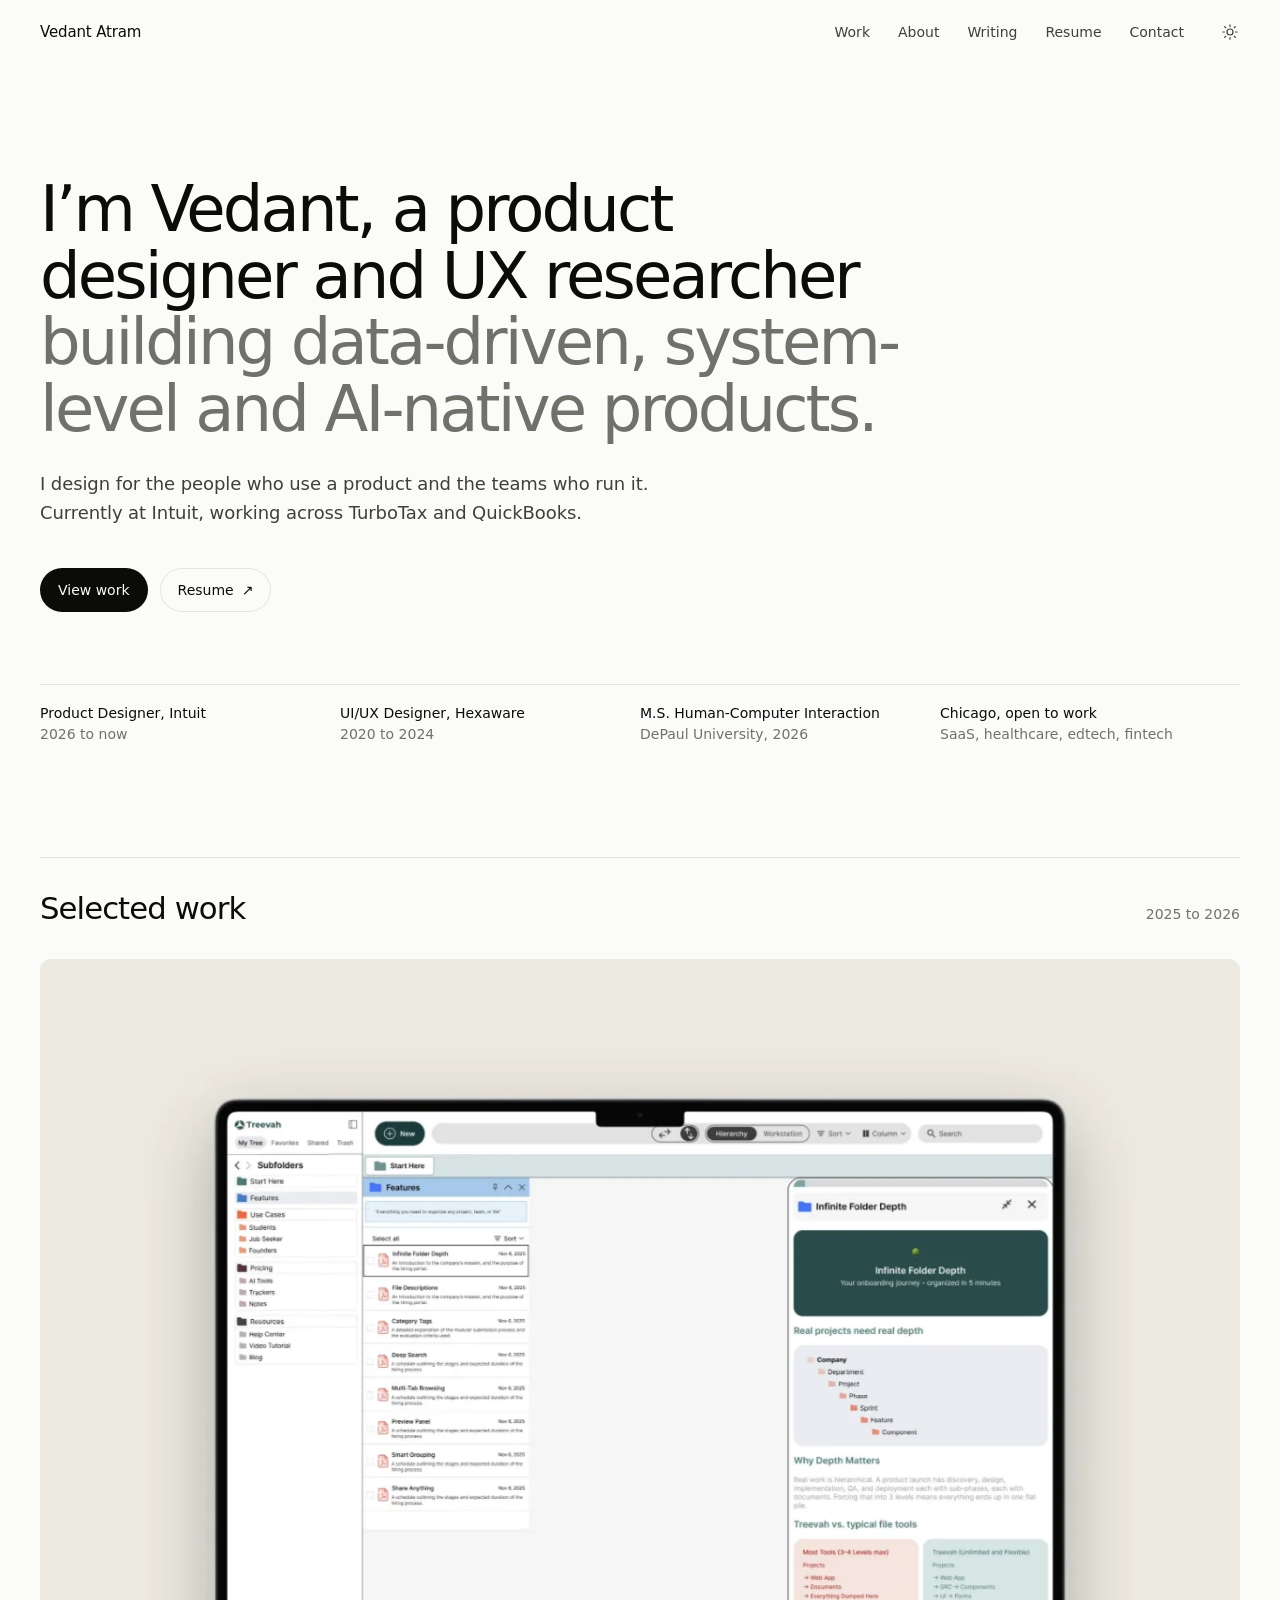
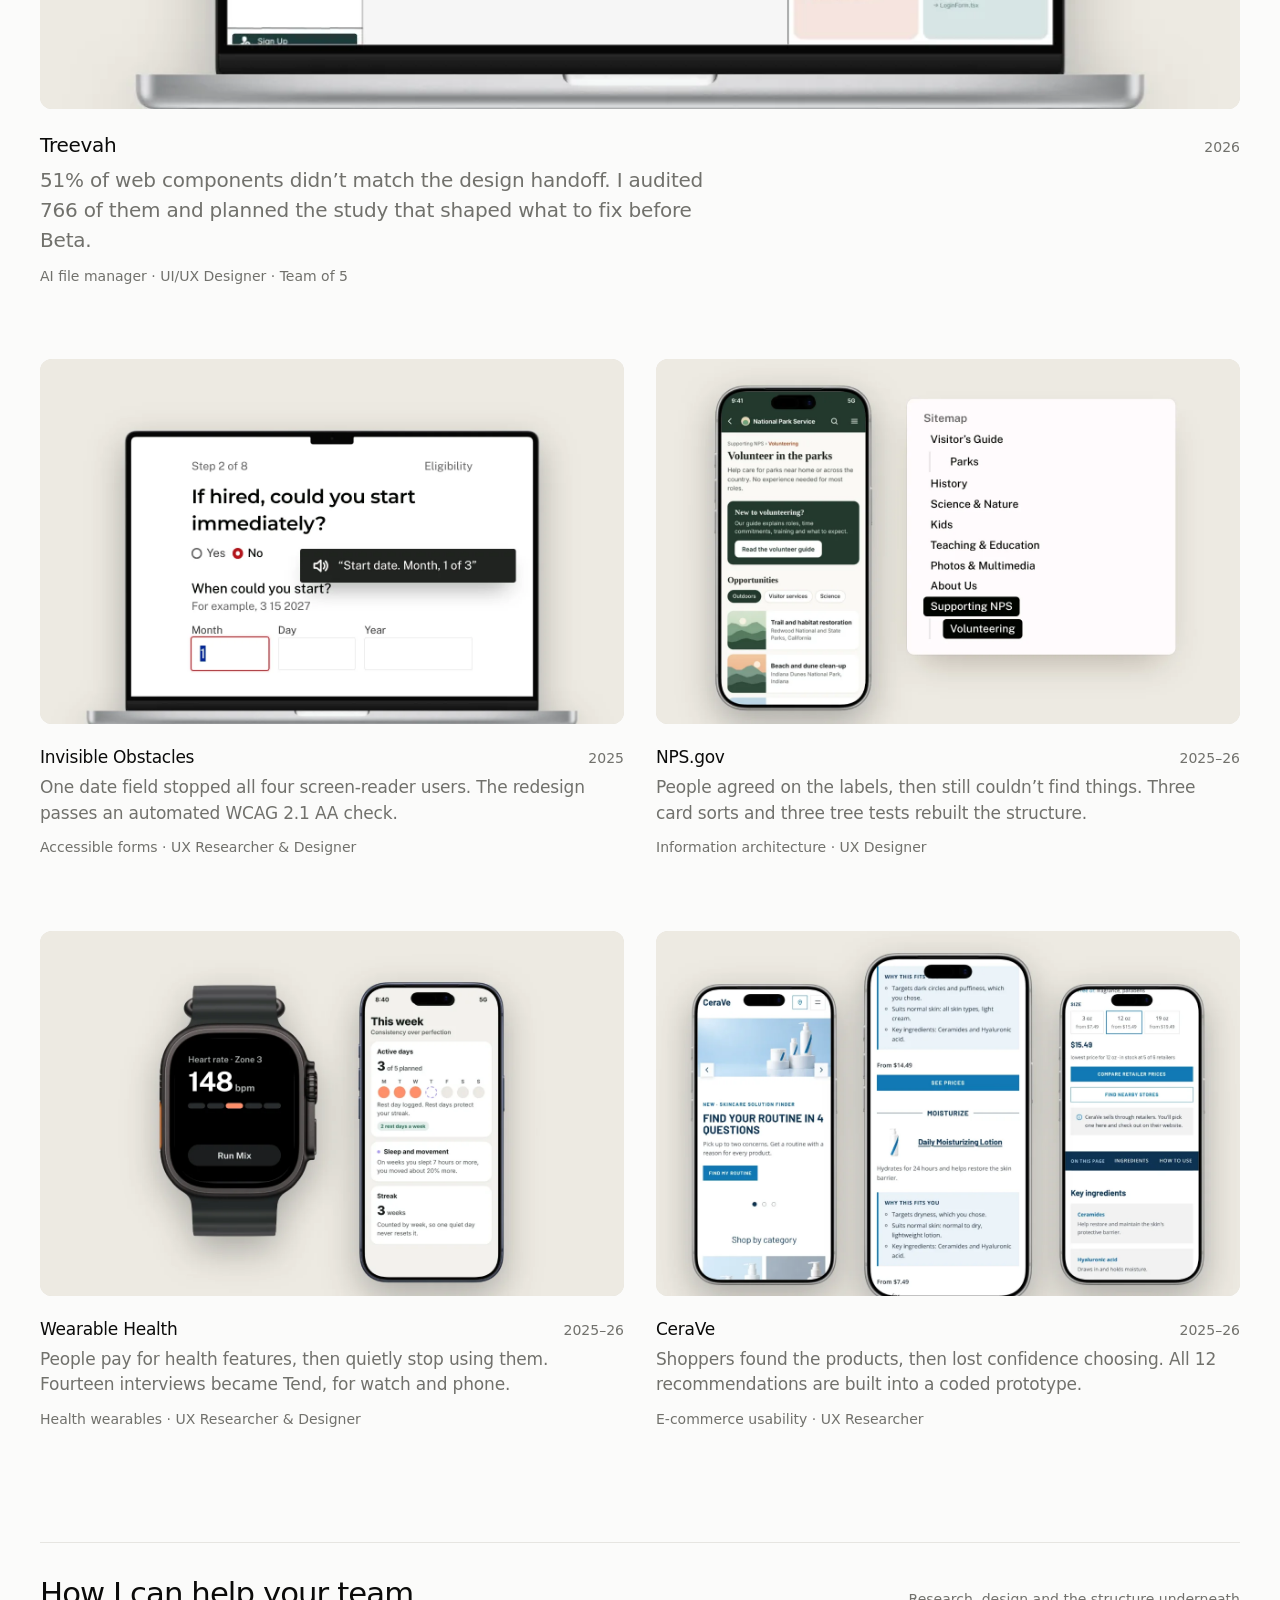
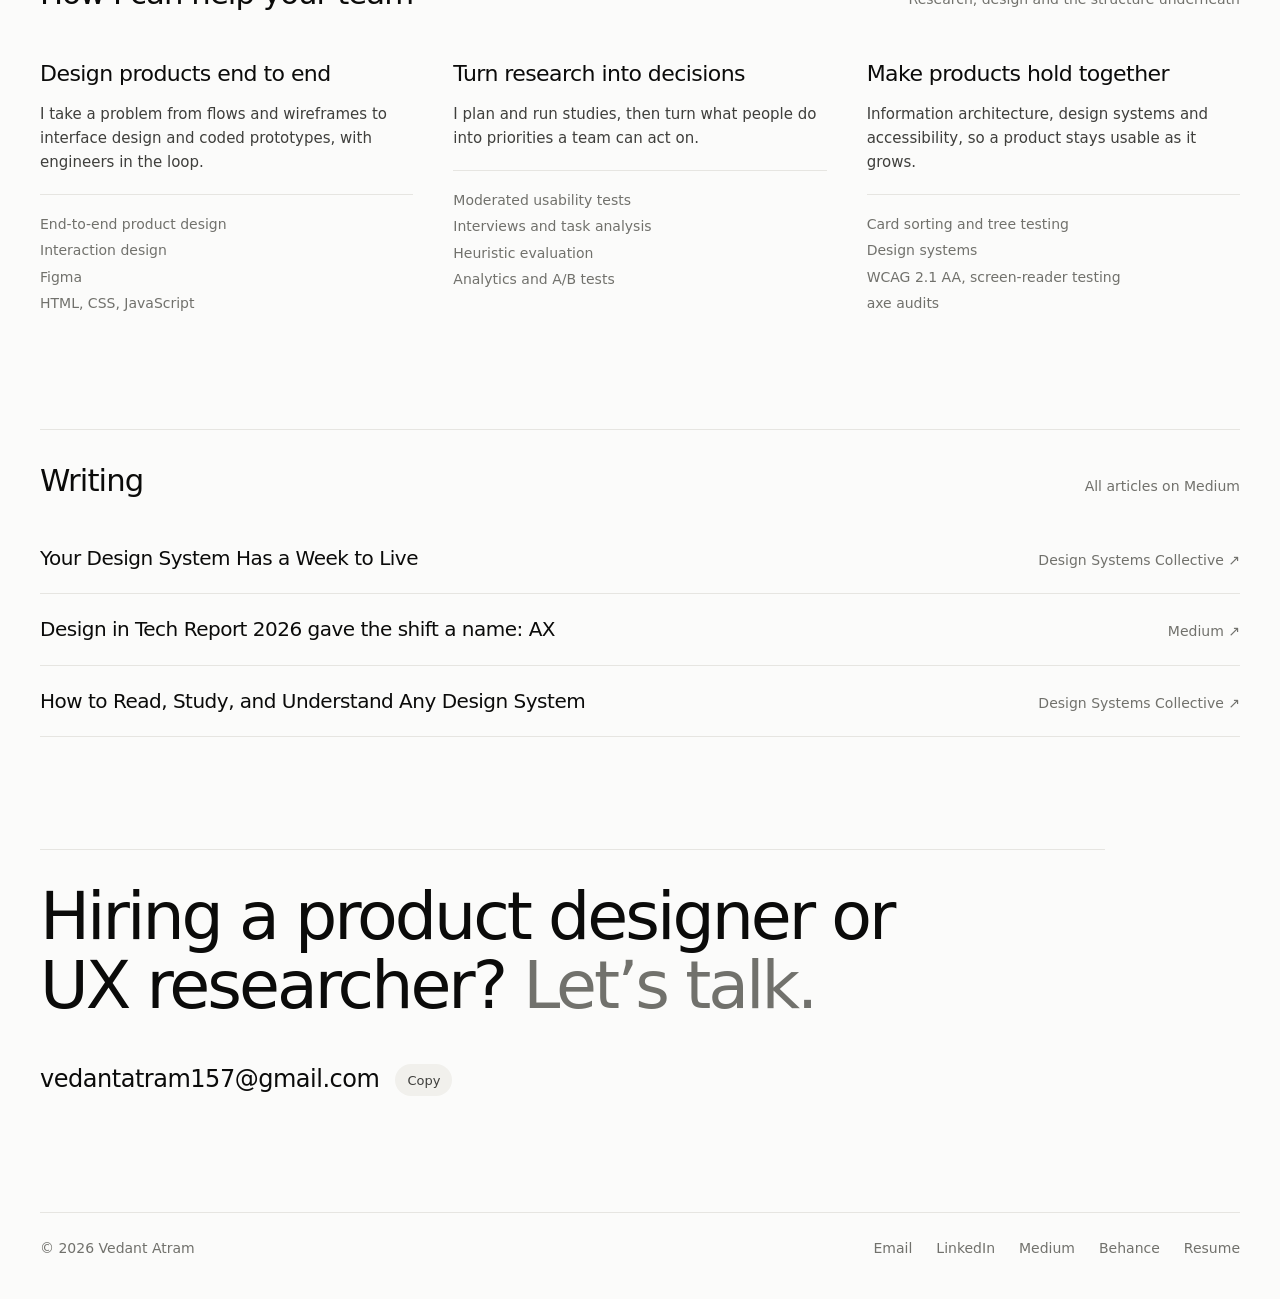
==== commit a9266f7e: "Put every page on one grid and one rhythm One 1200px container with 40px gutters (20px on phones) fo" ====
--- a/index.html
+++ b/index.html
@@ -22,7 +22,7 @@
 <link rel="preconnect" href="https://fonts.gstatic.com" crossorigin>
 <link href="https://fonts.googleapis.com/css2?family=Geist:wght@400;500;600&display=swap" rel="stylesheet">
 <link rel="preload" as="image" href="assets/d/th-tv.webp">
-<link rel="stylesheet" href="assets/home.css?v=202611252">
+<link rel="stylesheet" href="assets/home.css?v=202611253">
 <script>(function(){var m;try{m=localStorage.getItem("io-mode")}catch(e){}if(!m&&window.matchMedia&&matchMedia("(prefers-color-scheme: dark)").matches)m="dark";document.documentElement.setAttribute("data-mode",m||"light")})();</script>
 </head>
 <body>
@@ -139,8 +139,9 @@
 
 <div class="wrap">
   <footer class="foot">
-    <p>© 2026 Vedant Atram · Chicago</p>
+    <p>© 2026 Vedant Atram</p>
     <nav aria-label="Elsewhere">
+      <a href="mailto:vedantatram157@gmail.com">Email</a>
       <a href="https://www.linkedin.com/in/vedantatram/">LinkedIn</a>
       <a href="https://medium.com/@Atrams">Medium</a>
       <a href="https://www.behance.net/vedantatram">Behance</a>
--- a/assets/home.css
+++ b/assets/home.css
@@ -12,7 +12,7 @@
   --accent: #FF5A55;
   color-scheme: dark;
 }
-@media (max-width: 720px) { :root { --gx: 20px; } }
+@media (max-width: 767.98px) { :root { --gx: 20px; } }
 
 *, *::before, *::after { box-sizing: border-box; }
 html { scroll-behavior: smooth; scroll-padding-top: 88px; -webkit-text-size-adjust: 100%; }
@@ -35,8 +35,8 @@
 a:hover .arr { transform: translate(2px, -2px); }
 
 /* Nav */
-.top { position: sticky; top: 0; z-index: 20; background: color-mix(in srgb, var(--bg) 86%, transparent); -webkit-backdrop-filter: saturate(1.6) blur(14px); backdrop-filter: saturate(1.6) blur(14px); border-bottom: 1px solid transparent; transition: border-color .3s var(--ease); }
-.top.scrolled { border-bottom-color: var(--line); }
+.top { position: sticky; top: 0; z-index: 20; background: color-mix(in srgb, var(--bg) 86%, transparent); -webkit-backdrop-filter: saturate(1.6) blur(14px); backdrop-filter: saturate(1.6) blur(14px); box-shadow: 0 1px 0 transparent; transition: box-shadow .3s var(--ease); }
+.top.scrolled { box-shadow: 0 1px 0 var(--line); }
 .top nav { display: flex; align-items: center; justify-content: space-between; height: 64px; }
 .name { font-size: 15px; font-weight: 500; letter-spacing: -.01em; }
 .links { display: flex; align-items: center; gap: 28px; font-size: 14px; color: var(--soft); }
@@ -64,10 +64,10 @@
 }
 
 /* Hero */
-.hero { padding: 136px 0 112px; }
-.hero h1 { max-width: 15.5em; font-size: clamp(34px, 5.2vw, 68px); font-weight: 500; line-height: 1.04; letter-spacing: -.045em; text-wrap: balance; }
+.hero { padding: 112px 0 0; }
+.hero h1 { max-width: 15.5em; font-size: clamp(36px, 5vw, 68px); font-weight: 500; line-height: 1.04; letter-spacing: -.045em; text-wrap: balance; }
 .hero h1 .dim { color: var(--muted); }
-.lede { margin-top: 28px; max-width: 36em; font-size: 18px; line-height: 1.6; color: var(--soft); text-wrap: pretty; }
+.lede { margin-top: 28px; max-width: 36em; font-size: 18px; line-height: 1.6; letter-spacing: -.005em; color: var(--soft); text-wrap: pretty; }
 .facts { margin-top: 72px; display: grid; grid-template-columns: repeat(4, minmax(0, 1fr)); border-top: 1px solid var(--line); }
 .facts li { padding: 18px 24px 0 0; font-size: 14px; line-height: 1.5; color: var(--muted); }
 .facts b { display: block; font-weight: 500; color: var(--fg); }
@@ -79,15 +79,15 @@
 .btn-s { box-shadow: inset 0 0 0 1px var(--line); color: var(--fg); }
 .btn-s:hover { box-shadow: inset 0 0 0 1px color-mix(in srgb, var(--fg) 40%, transparent); }
 @media (max-width: 900px) { .facts { grid-template-columns: repeat(2, minmax(0, 1fr)); } .facts li { padding-bottom: 18px; } }
-@media (max-width: 720px) { .hero { padding: 64px 0 24px; } .lede { font-size: 17px; } .facts { margin-top: 48px; } }
+@media (max-width: 720px) { .hero { padding: 80px 0 0; } .facts { margin-top: 48px; } }
 
 /* Section heads */
-.sh { display: flex; flex-wrap: wrap; justify-content: space-between; align-items: baseline; gap: 8px 24px; padding-top: 28px; border-top: 1px solid var(--line); }
-.sh h2 { font-size: clamp(24px, 2.4vw, 30px); font-weight: 500; line-height: 1.2; letter-spacing: -.03em; }
+.sh { display: flex; flex-wrap: wrap; justify-content: space-between; align-items: baseline; gap: 8px 24px; padding-top: 32px; border-top: 1px solid var(--line); }
+.sh h2 { font-size: clamp(26px, 2.4vw, 34px); font-weight: 500; line-height: 1.2; letter-spacing: -.03em; }
 .sh p, .sh a { font-size: 14px; color: var(--muted); }
 .sh a:hover { color: var(--fg); }
-section + section { margin-top: 144px; }
-@media (max-width: 720px) { section + section { margin-top: 96px; } }
+section + section { margin-top: 112px; }
+@media (max-width: 767.98px) { section + section { margin-top: 80px; } }
 
 /* Work grid */
 .grid { margin-top: 32px; display: grid; grid-template-columns: repeat(2, minmax(0, 1fr)); gap: 72px 32px; }
@@ -124,13 +124,13 @@
 @media (max-width: 640px) { .posts a { grid-template-columns: minmax(0, 1fr); } .posts .t { font-size: 18px; } }
 
 /* Contact */
-.big { padding-top: 28px; border-top: 1px solid var(--line); max-width: 16em; font-size: clamp(34px, 5.2vw, 68px); font-weight: 500; line-height: 1.04; letter-spacing: -.045em; text-wrap: balance; }
+.big { padding-top: 32px; border-top: 1px solid var(--line); max-width: 16em; font-size: clamp(34px, 5.2vw, 68px); font-weight: 500; line-height: 1.04; letter-spacing: -.045em; text-wrap: balance; }
 .big .dim { color: var(--muted); }
 .mailrow { margin-top: 40px; display: flex; flex-wrap: wrap; align-items: center; gap: 12px 16px; }
 .mail { font-size: clamp(18px, 2.2vw, 24px); font-weight: 500; letter-spacing: -.02em; }
 .copy { height: 32px; padding: 0 12px; border: 0; border-radius: 999px; background: var(--surface); color: var(--soft); font: 500 13px var(--font); cursor: pointer; transition: background-color .2s, color .2s; }
 .copy:hover { color: var(--fg); }
-.foot { margin-top: 120px; padding: 24px 0 40px; border-top: 1px solid var(--line); display: flex; flex-wrap: wrap; justify-content: space-between; gap: 12px 32px; font-size: 14px; color: var(--muted); }
+.foot { margin-top: 112px; padding: 24px 0 40px; border-top: 1px solid var(--line); display: flex; flex-wrap: wrap; justify-content: space-between; gap: 12px 32px; font-size: 14px; color: var(--muted); }
 .foot nav { display: flex; flex-wrap: wrap; gap: 8px 24px; }
 .foot a:hover { color: var(--fg); }
 
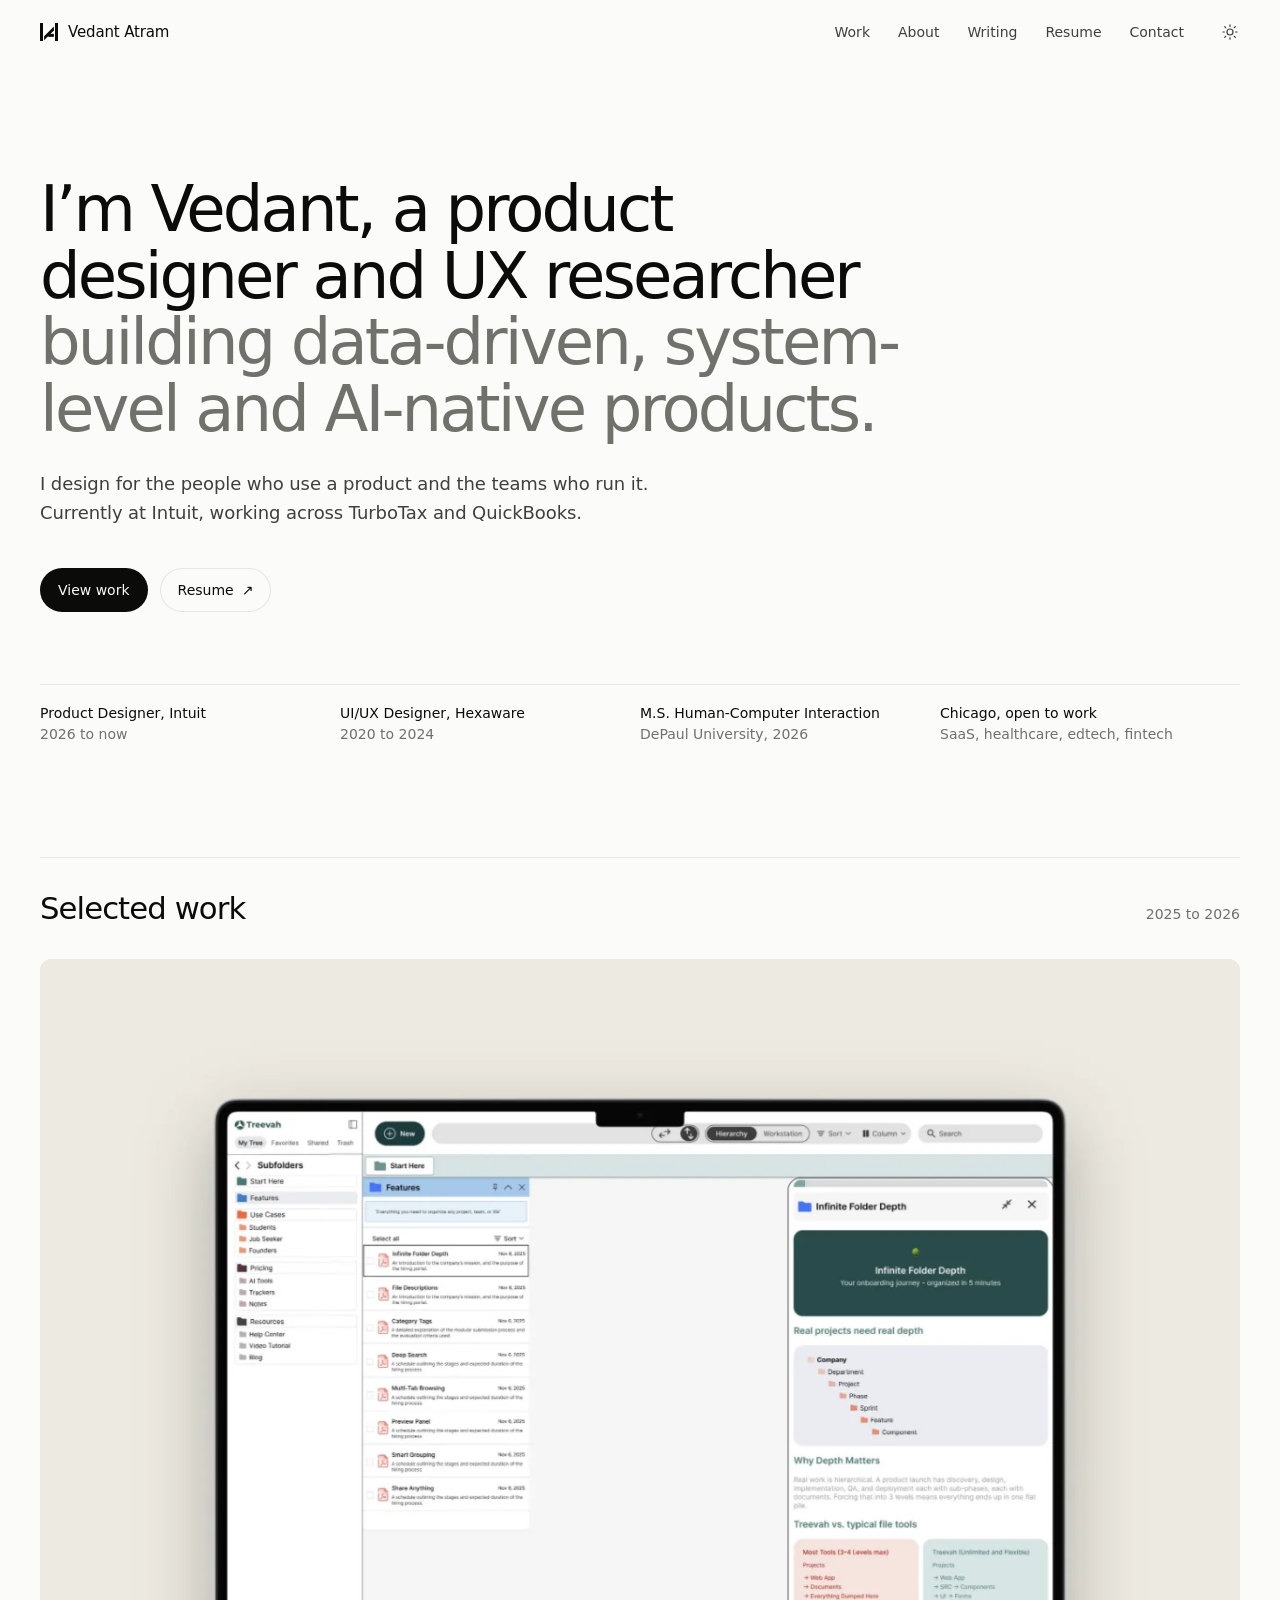
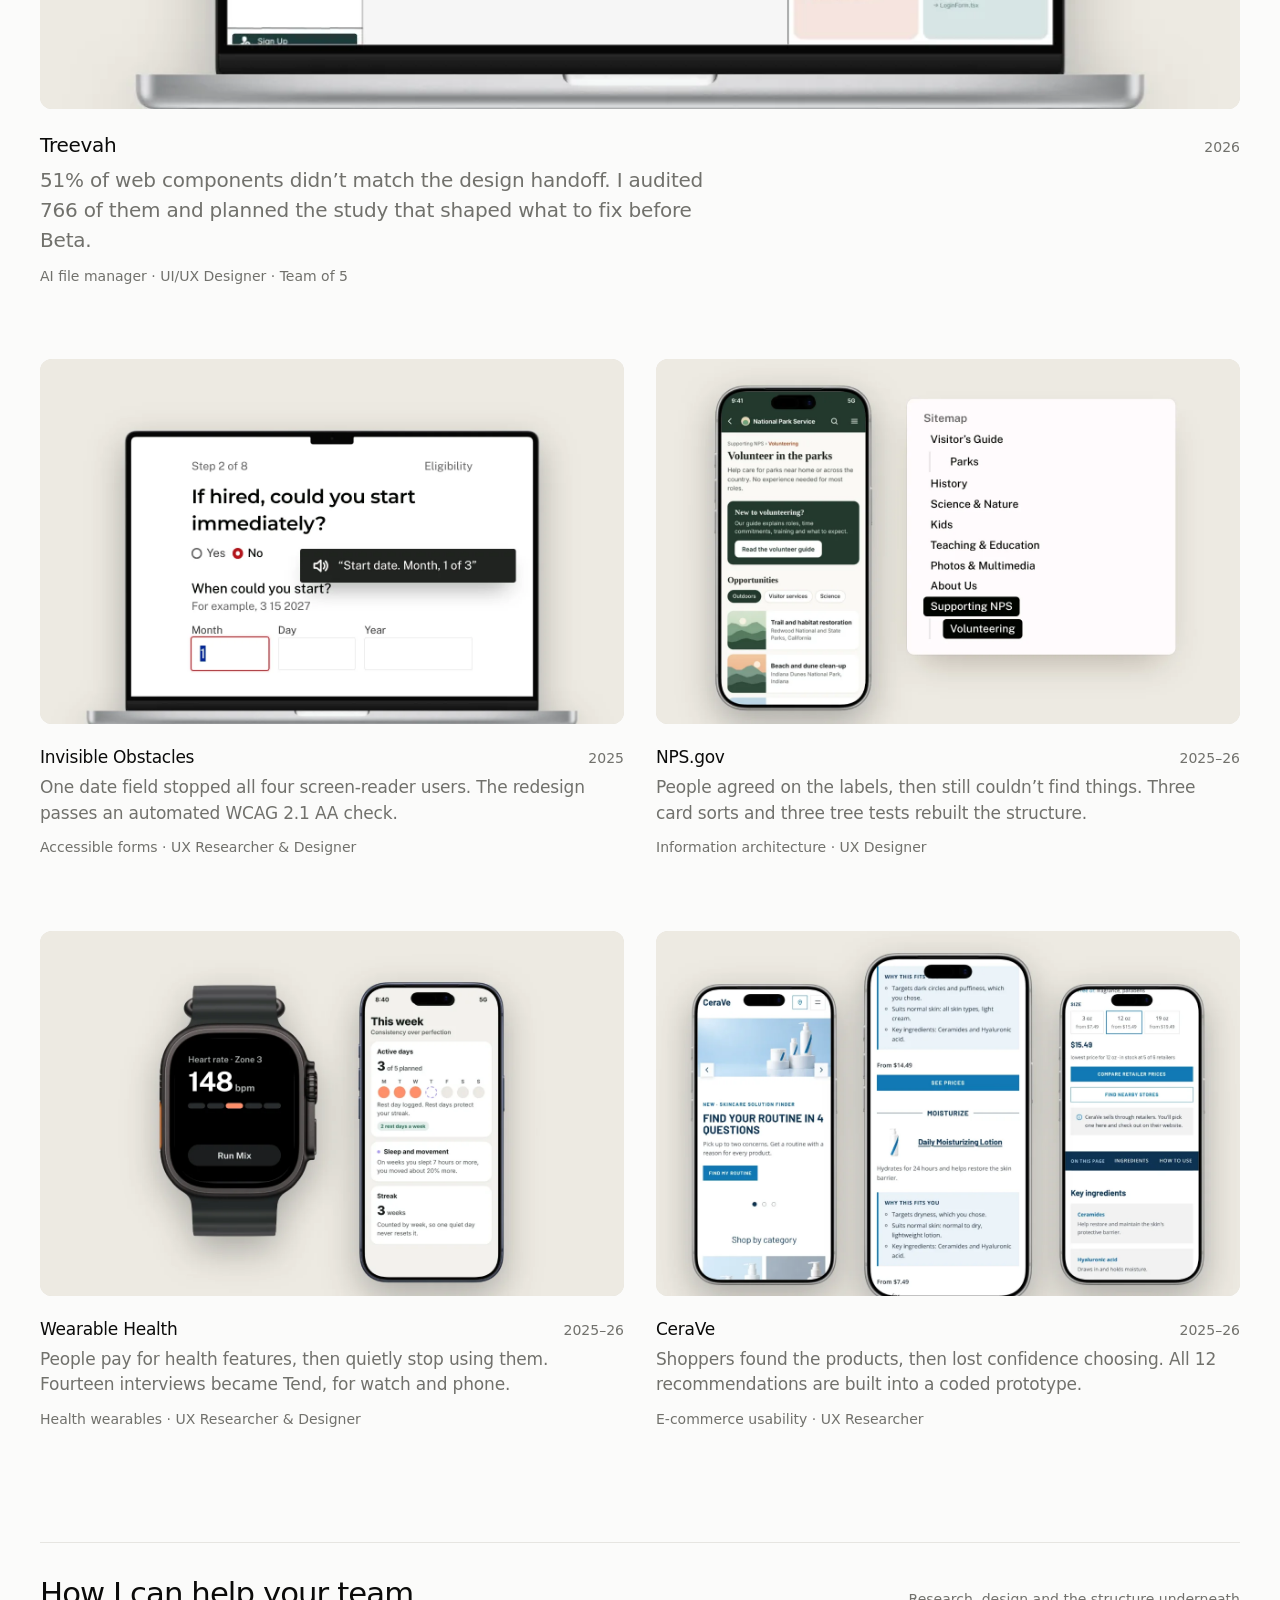
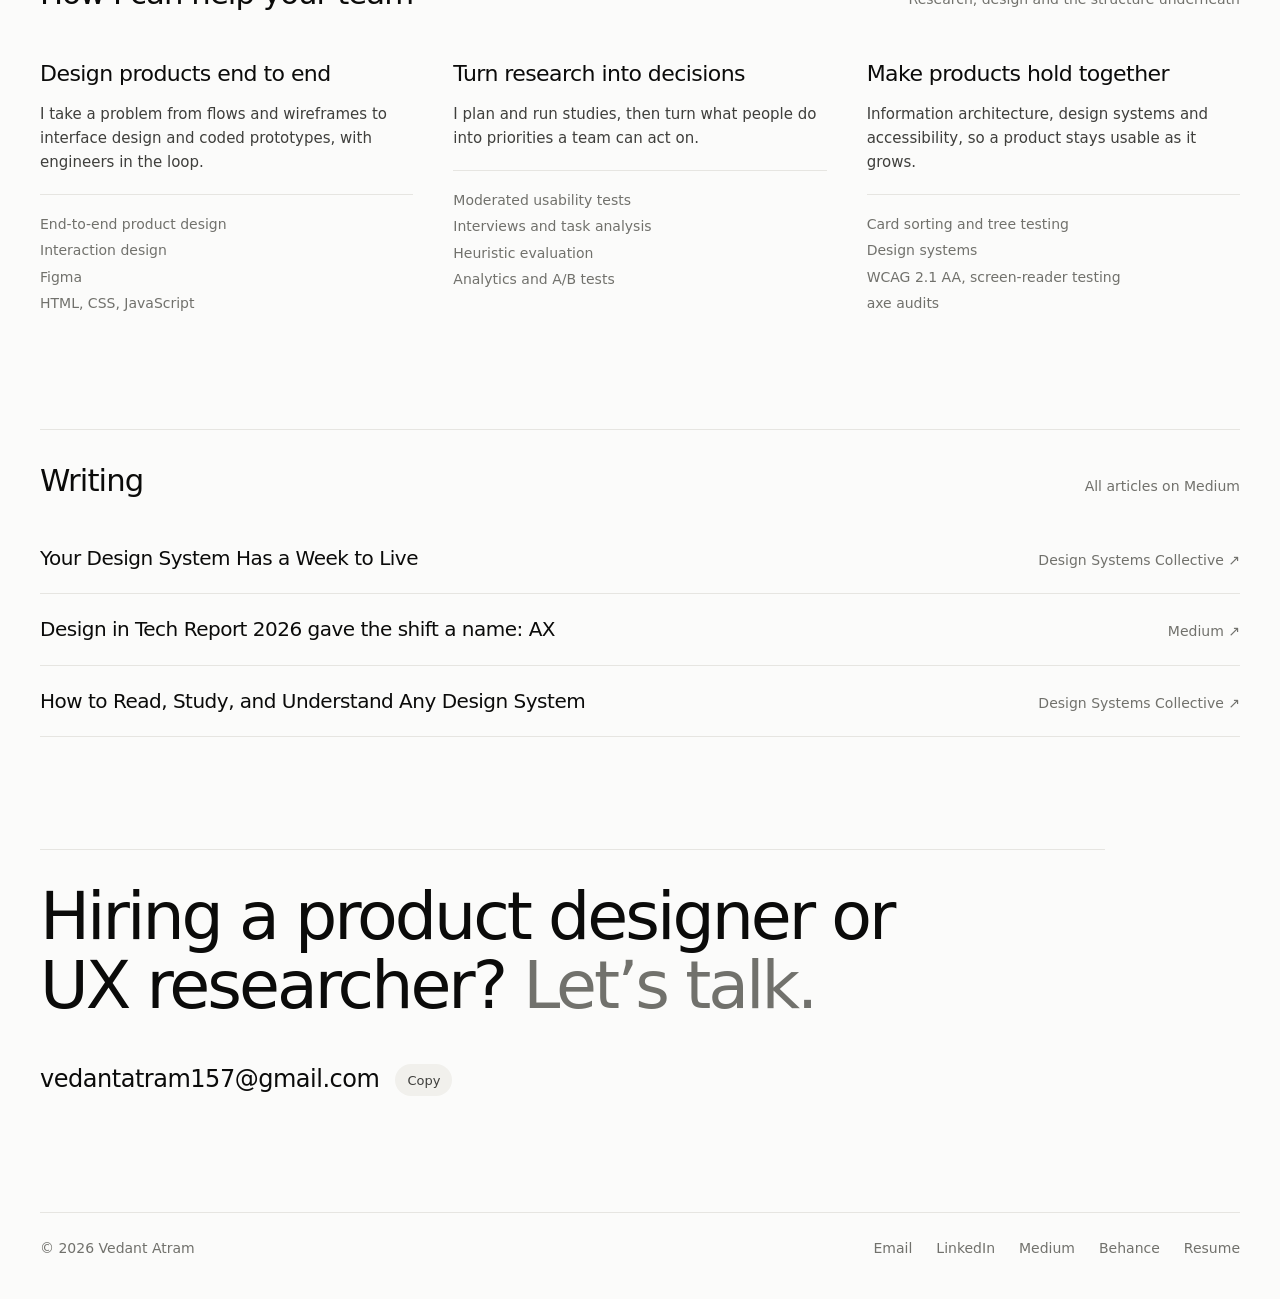
==== commit ee31563b: "Add the VA monogram beside the name in every nav Inline SVG in the text colour, so it follows light " ====
--- a/index.html
+++ b/index.html
@@ -22,7 +22,7 @@
 <link rel="preconnect" href="https://fonts.gstatic.com" crossorigin>
 <link href="https://fonts.googleapis.com/css2?family=Geist:wght@400;500;600&display=swap" rel="stylesheet">
 <link rel="preload" as="image" href="assets/d/th-tv.webp">
-<link rel="stylesheet" href="assets/home.css?v=202611253">
+<link rel="stylesheet" href="assets/home.css?v=202611254">
 <script>(function(){var m;try{m=localStorage.getItem("io-mode")}catch(e){}if(!m&&window.matchMedia&&matchMedia("(prefers-color-scheme: dark)").matches)m="dark";document.documentElement.setAttribute("data-mode",m||"light")})();</script>
 </head>
 <body>
@@ -30,7 +30,7 @@
 
 <header class="top" id="topbar">
   <nav class="wrap" aria-label="Main">
-    <a class="name" href="#top" aria-label="Vedant Atram, home">Vedant Atram</a>
+    <a class="name" href="#top" aria-label="Vedant Atram, home"><svg class="mk" viewBox="0 0 96 96" aria-hidden="true" focusable="false"><rect x="0" y="0" width="16" height="96"/><polygon points="22,92 22,70 74,18 74,40"/><rect x="80" y="0" width="16" height="96"/><rect x="44" y="58" width="30" height="16"/></svg><span>Vedant Atram</span></a>
     <div class="links">
       <a class="nl" href="#work">Work</a>
       <a class="nl" href="about.html">About</a>
--- a/assets/home.css
+++ b/assets/home.css
@@ -147,3 +147,9 @@
   .vid { display: none; }
   *, *::before, *::after { transition-duration: 0s !important; }
 }
+
+/* Logo: the VA monogram beside the name, drawn in the text colour */
+.name { display: inline-flex; align-items: center; gap: 10px; }
+.mk { width: 18px; height: 18px; flex: none; fill: currentColor; transition: transform .4s var(--ease); }
+.name:hover .mk { transform: rotate(-8deg); }
+@media (max-width: 720px) { #mode { margin-right: 0; } }
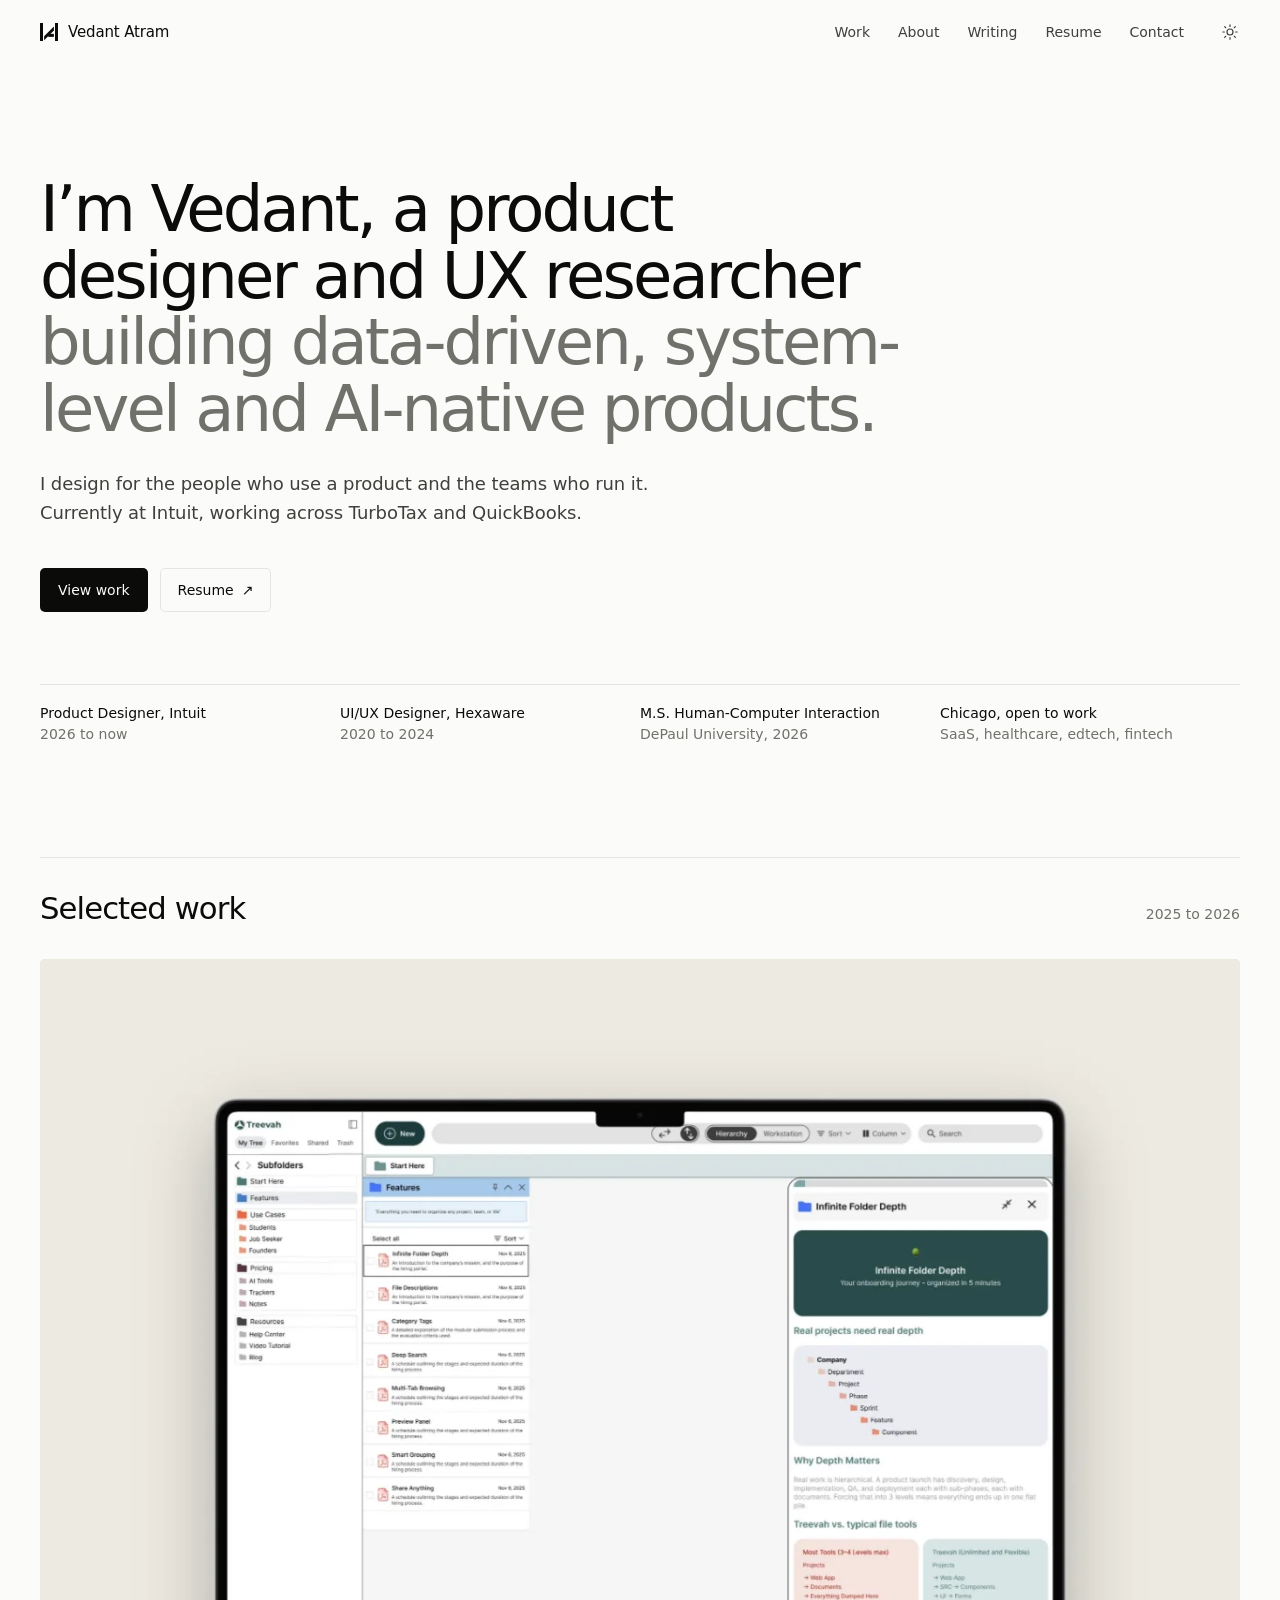
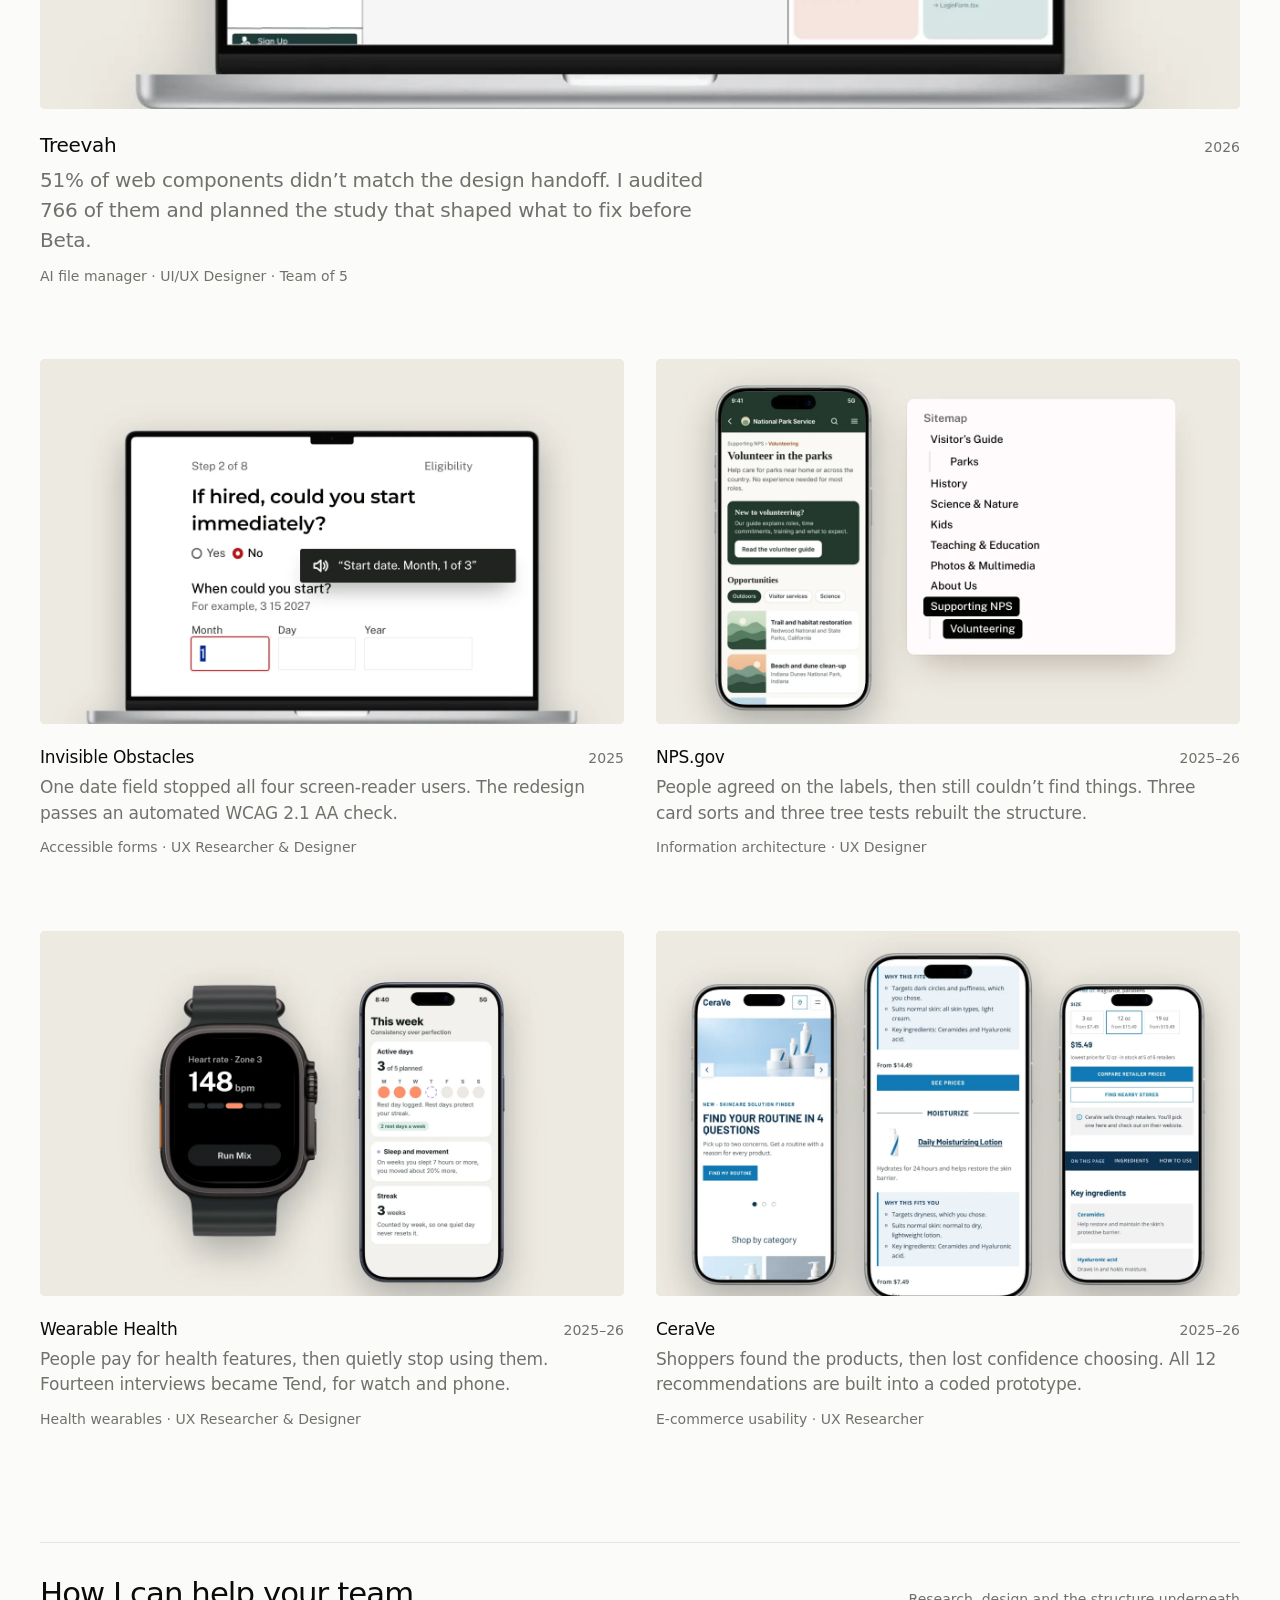
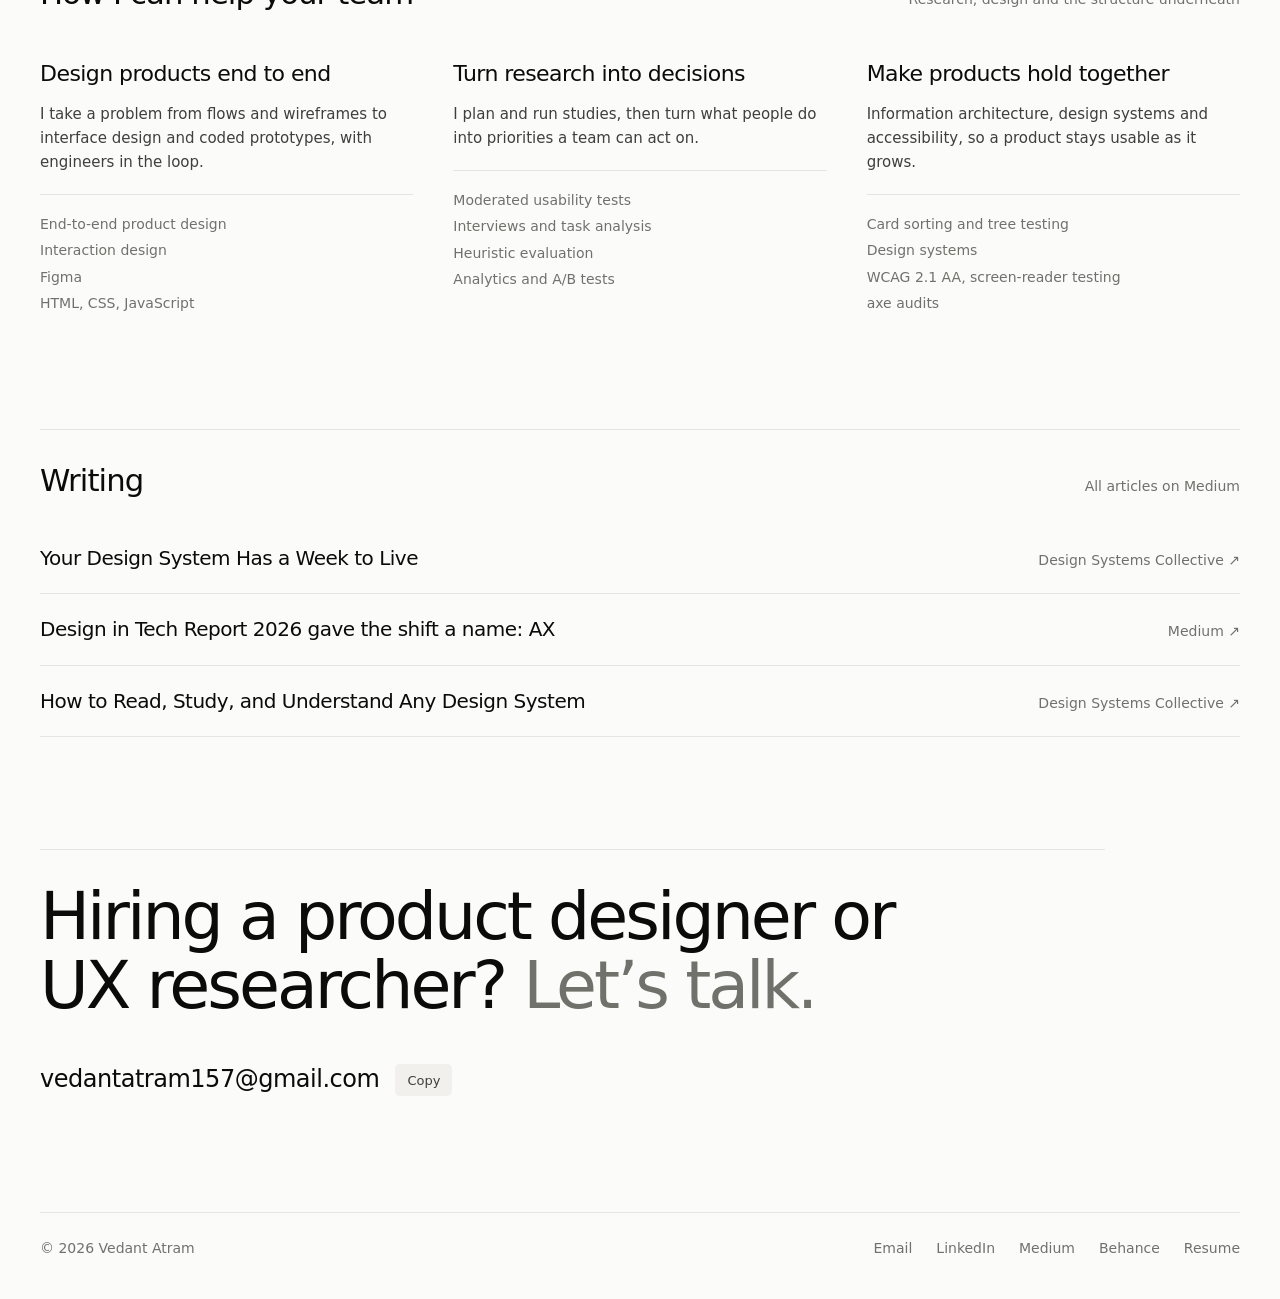
==== commit ec47c543: "Use one 5px corner radius across the site Cards, panels, images, media, buttons, chips, nav buttons," ====
--- a/index.html
+++ b/index.html
@@ -22,7 +22,7 @@
 <link rel="preconnect" href="https://fonts.gstatic.com" crossorigin>
 <link href="https://fonts.googleapis.com/css2?family=Geist:wght@400;500;600&display=swap" rel="stylesheet">
 <link rel="preload" as="image" href="assets/d/th-tv.webp">
-<link rel="stylesheet" href="assets/home.css?v=202611254">
+<link rel="stylesheet" href="assets/home.css?v=202611255">
 <script>(function(){var m;try{m=localStorage.getItem("io-mode")}catch(e){}if(!m&&window.matchMedia&&matchMedia("(prefers-color-scheme: dark)").matches)m="dark";document.documentElement.setAttribute("data-mode",m||"light")})();</script>
 </head>
 <body>
--- a/assets/home.css
+++ b/assets/home.css
@@ -22,9 +22,9 @@
 img, video { display: block; max-width: 100%; }
 h1, h2, h3, p, ul, ol, dl, dd, figure { margin: 0; padding: 0; }
 ul, ol { list-style: none; }
-:focus-visible { outline: 2px solid var(--accent); outline-offset: 3px; border-radius: 4px; }
+:focus-visible { outline: 2px solid var(--accent); outline-offset: 3px; border-radius: 5px; }
 .vh { position: absolute; width: 1px; height: 1px; overflow: hidden; clip: rect(0 0 0 0); white-space: nowrap; }
-.skip { position: absolute; left: 16px; top: -60px; z-index: 100; padding: 10px 14px; border-radius: 6px; background: var(--fg); color: var(--bg); font-size: 14px; }
+.skip { position: absolute; left: 16px; top: -60px; z-index: 100; padding: 10px 14px; border-radius: 5px; background: var(--fg); color: var(--bg); font-size: 14px; }
 .skip:focus { top: 16px; }
 .wrap { max-width: calc(var(--wrap) + var(--gx) * 2); margin: 0 auto; padding: 0 var(--gx); }
 
@@ -41,7 +41,7 @@
 .name { font-size: 15px; font-weight: 500; letter-spacing: -.01em; }
 .links { display: flex; align-items: center; gap: 28px; font-size: 14px; color: var(--soft); }
 .links a:hover { color: var(--fg); }
-.icon-btn { display: grid; place-items: center; width: 36px; height: 36px; margin-right: -8px; border: 0; border-radius: 8px; background: transparent; color: var(--soft); cursor: pointer; transition: background-color .2s, color .2s; }
+.icon-btn { display: grid; place-items: center; width: 36px; height: 36px; margin-right: -8px; border: 0; border-radius: 5px; background: transparent; color: var(--soft); cursor: pointer; transition: background-color .2s, color .2s; }
 .icon-btn:hover { background: var(--surface); color: var(--fg); }
 .icon-btn svg { width: 18px; height: 18px; }
 .sun, .moon { grid-area: 1 / 1; transition: transform .4s var(--ease), opacity .25s; }
@@ -72,7 +72,7 @@
 .facts li { padding: 18px 24px 0 0; font-size: 14px; line-height: 1.5; color: var(--muted); }
 .facts b { display: block; font-weight: 500; color: var(--fg); }
 .ctas { margin-top: 40px; display: flex; flex-wrap: wrap; gap: 12px; }
-.btn { display: inline-flex; align-items: center; gap: 8px; height: 44px; padding: 0 18px; border-radius: 999px; font-size: 14px; font-weight: 500; transition: background-color .2s, color .2s, box-shadow .2s, transform .15s var(--ease); }
+.btn { display: inline-flex; align-items: center; gap: 8px; height: 44px; padding: 0 18px; border-radius: 5px; font-size: 14px; font-weight: 500; transition: background-color .2s, color .2s, box-shadow .2s, transform .15s var(--ease); }
 .btn:active { transform: scale(.98); }
 .btn-p { background: var(--fg); color: var(--bg); }
 .btn-p:hover { background: color-mix(in srgb, var(--fg) 82%, var(--bg)); }
@@ -93,7 +93,7 @@
 .grid { margin-top: 32px; display: grid; grid-template-columns: repeat(2, minmax(0, 1fr)); gap: 72px 32px; }
 .card { display: block; }
 .card.wide { grid-column: 1 / -1; }
-.media { position: relative; overflow: hidden; aspect-ratio: 16 / 10; border-radius: 12px; background: var(--plate); box-shadow: inset 0 0 0 1px color-mix(in srgb, var(--fg) 5%, transparent); isolation: isolate; }
+.media { position: relative; overflow: hidden; aspect-ratio: 16 / 10; border-radius: 5px; background: var(--plate); box-shadow: inset 0 0 0 1px color-mix(in srgb, var(--fg) 5%, transparent); isolation: isolate; }
 .media img, .media video { position: absolute; inset: 0; width: 100%; height: 100%; object-fit: cover; transition: transform .9s var(--ease); z-index: -1; }
 .card:hover .media img, .card:hover .media video { transform: scale(1.018); }
 .cap { margin-top: 20px; display: grid; grid-template-columns: minmax(0, 1fr) auto; gap: 4px 24px; align-items: baseline; }
@@ -105,7 +105,7 @@
 .card .go { display: inline-flex; gap: 6px; color: var(--fg); }
 .card.wide .cap h3 { font-size: 20px; }
 .card.wide .cap .hl { font-size: 20px; }
-@media (max-width: 820px) { .grid { grid-template-columns: minmax(0, 1fr); gap: 56px; } .card.wide .cap h3, .card.wide .cap .hl { font-size: 17px; } .media { border-radius: 10px; } }
+@media (max-width: 820px) { .grid { grid-template-columns: minmax(0, 1fr); gap: 56px; } .card.wide .cap h3, .card.wide .cap .hl { font-size: 17px; }  }
 
 /* Expertise */
 .cols { margin-top: 48px; display: grid; grid-template-columns: repeat(3, minmax(0, 1fr)); gap: 48px 40px; }
@@ -128,7 +128,7 @@
 .big .dim { color: var(--muted); }
 .mailrow { margin-top: 40px; display: flex; flex-wrap: wrap; align-items: center; gap: 12px 16px; }
 .mail { font-size: clamp(18px, 2.2vw, 24px); font-weight: 500; letter-spacing: -.02em; }
-.copy { height: 32px; padding: 0 12px; border: 0; border-radius: 999px; background: var(--surface); color: var(--soft); font: 500 13px var(--font); cursor: pointer; transition: background-color .2s, color .2s; }
+.copy { height: 32px; padding: 0 12px; border: 0; border-radius: 5px; background: var(--surface); color: var(--soft); font: 500 13px var(--font); cursor: pointer; transition: background-color .2s, color .2s; }
 .copy:hover { color: var(--fg); }
 .foot { margin-top: 112px; padding: 24px 0 40px; border-top: 1px solid var(--line); display: flex; flex-wrap: wrap; justify-content: space-between; gap: 12px 32px; font-size: 14px; color: var(--muted); }
 .foot nav { display: flex; flex-wrap: wrap; gap: 8px 24px; }
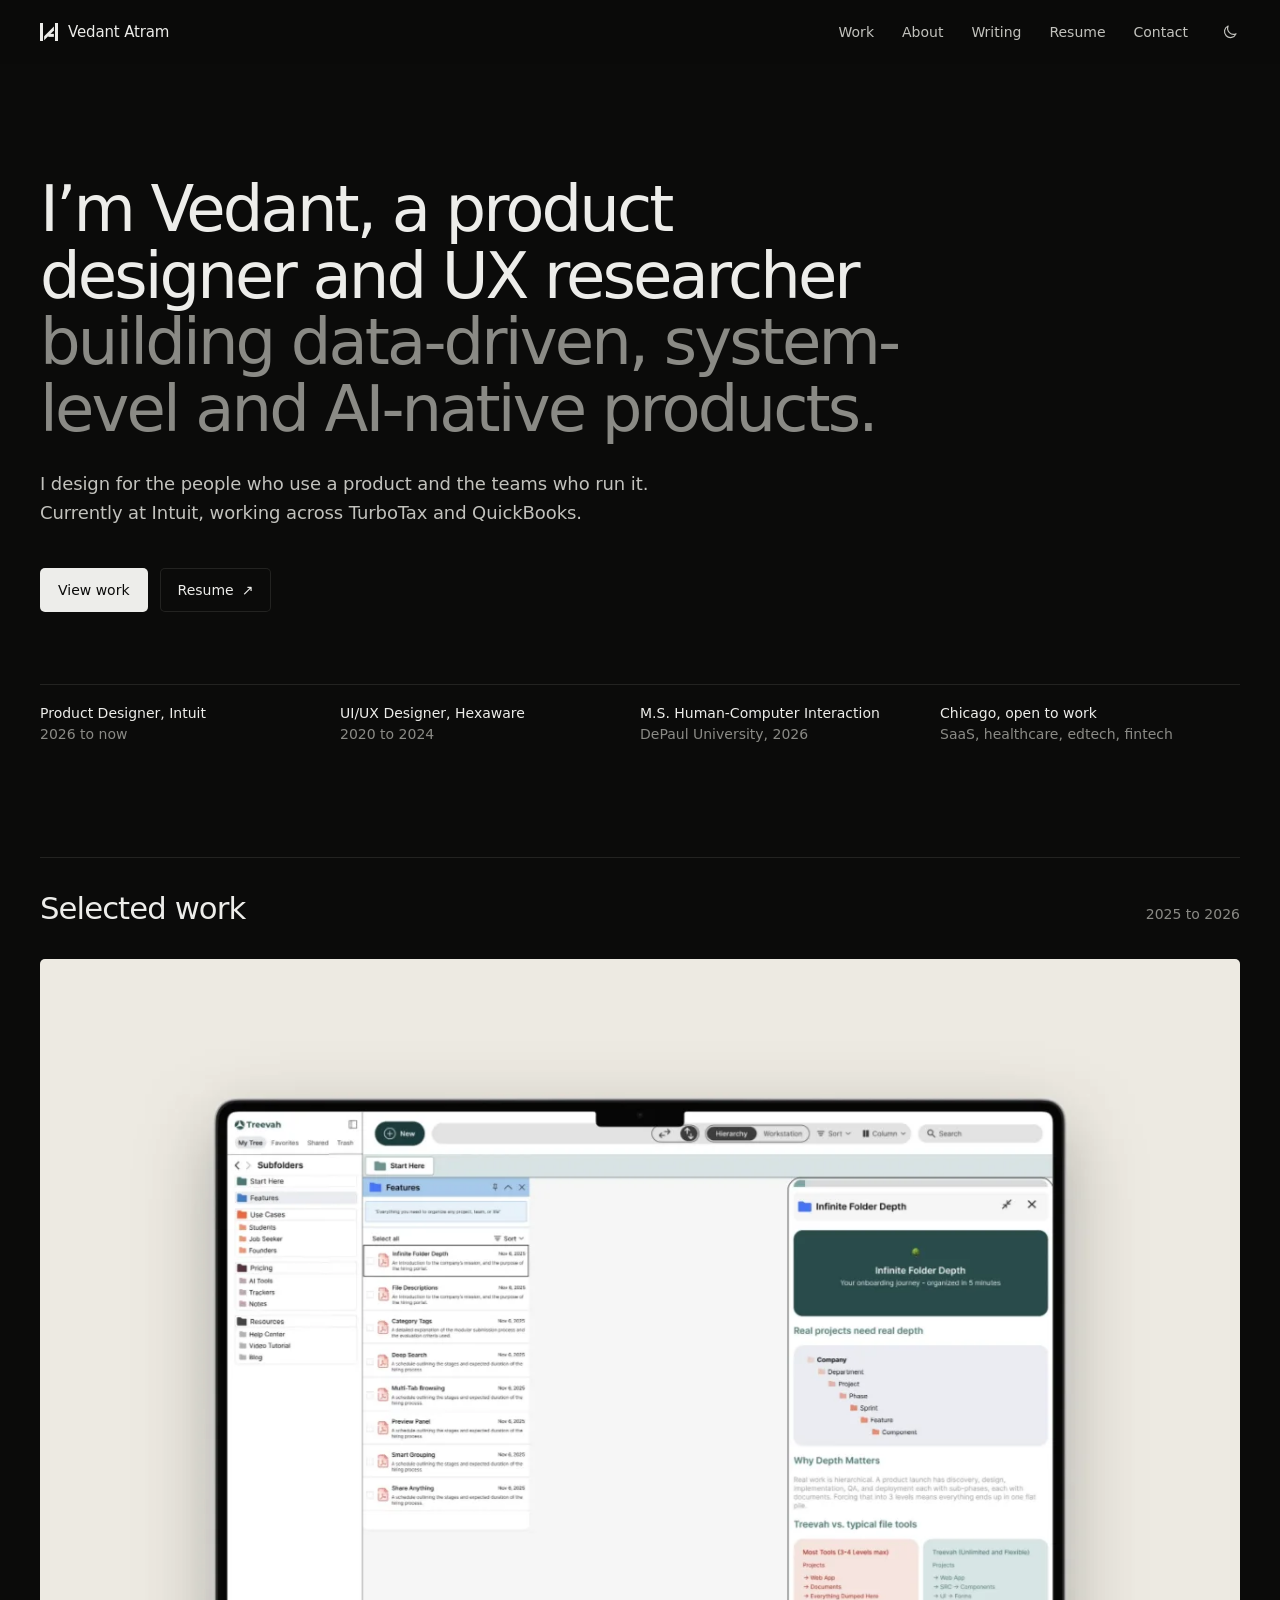
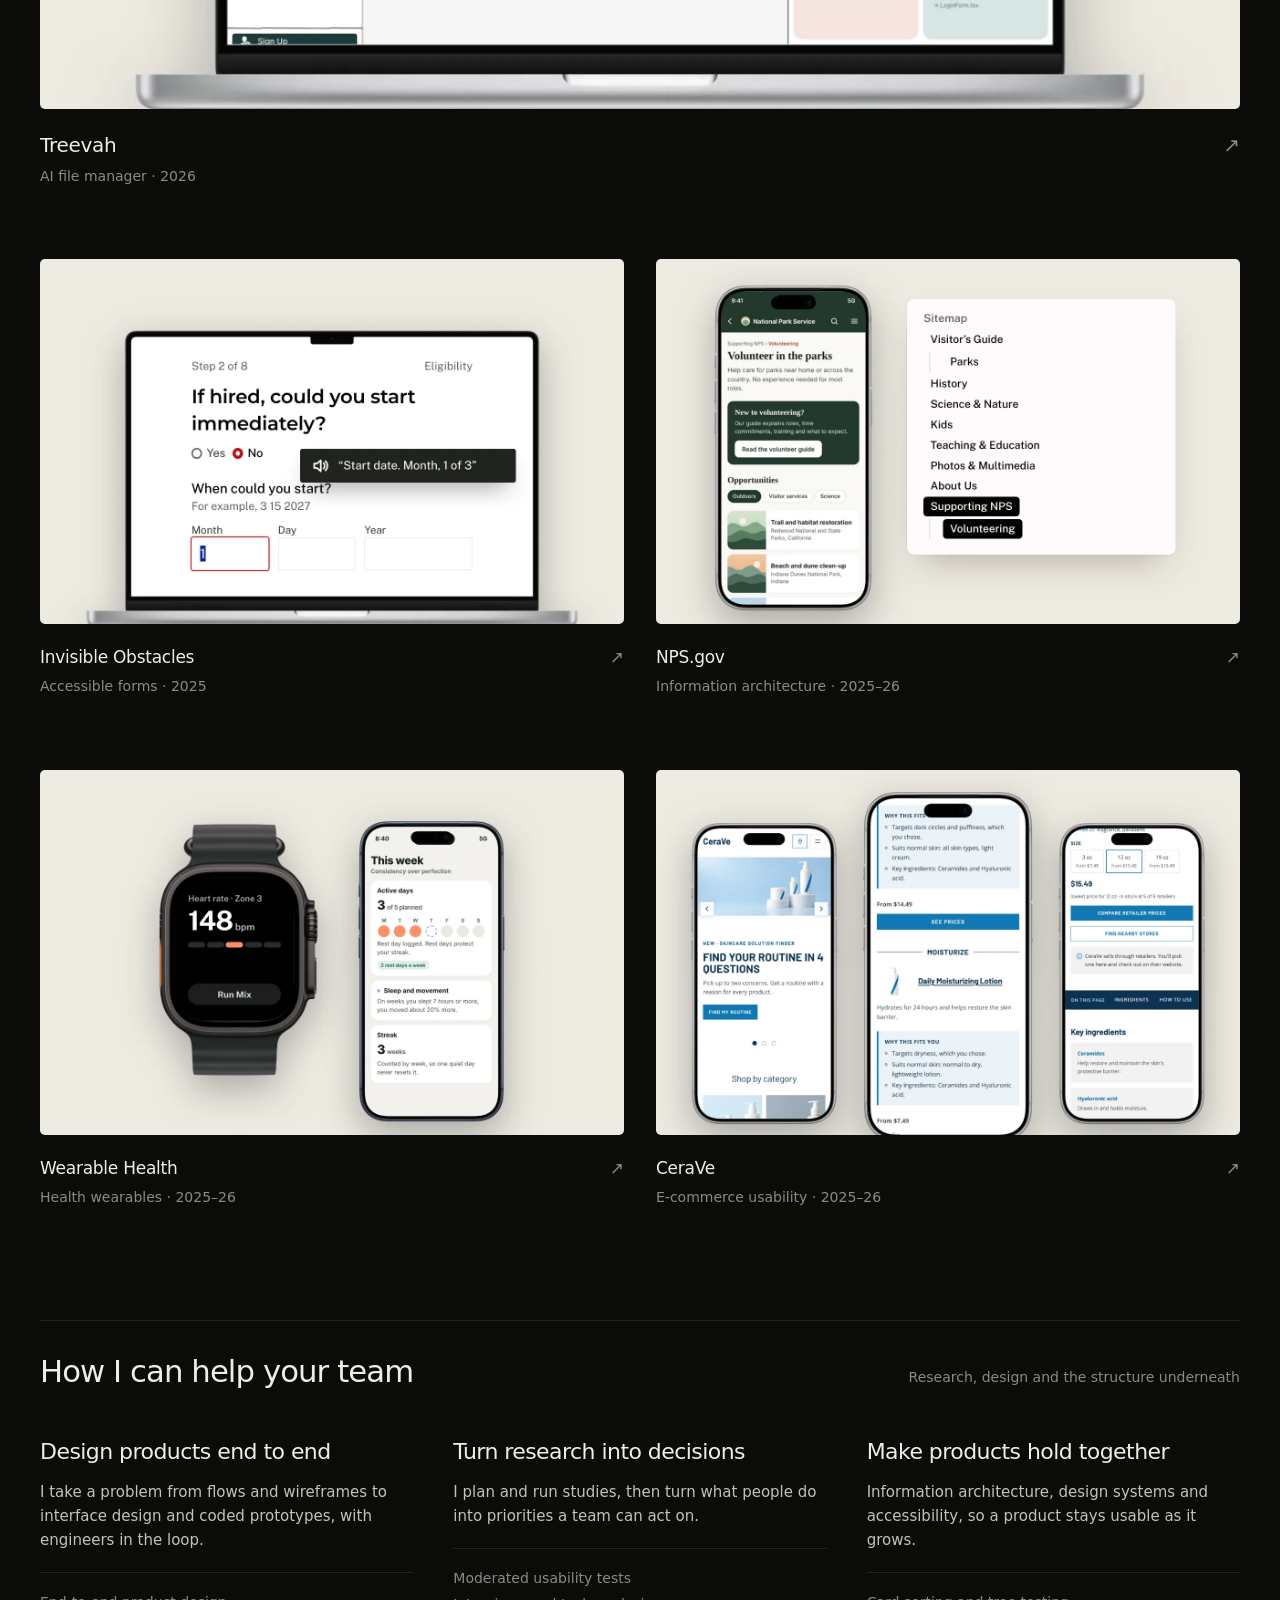
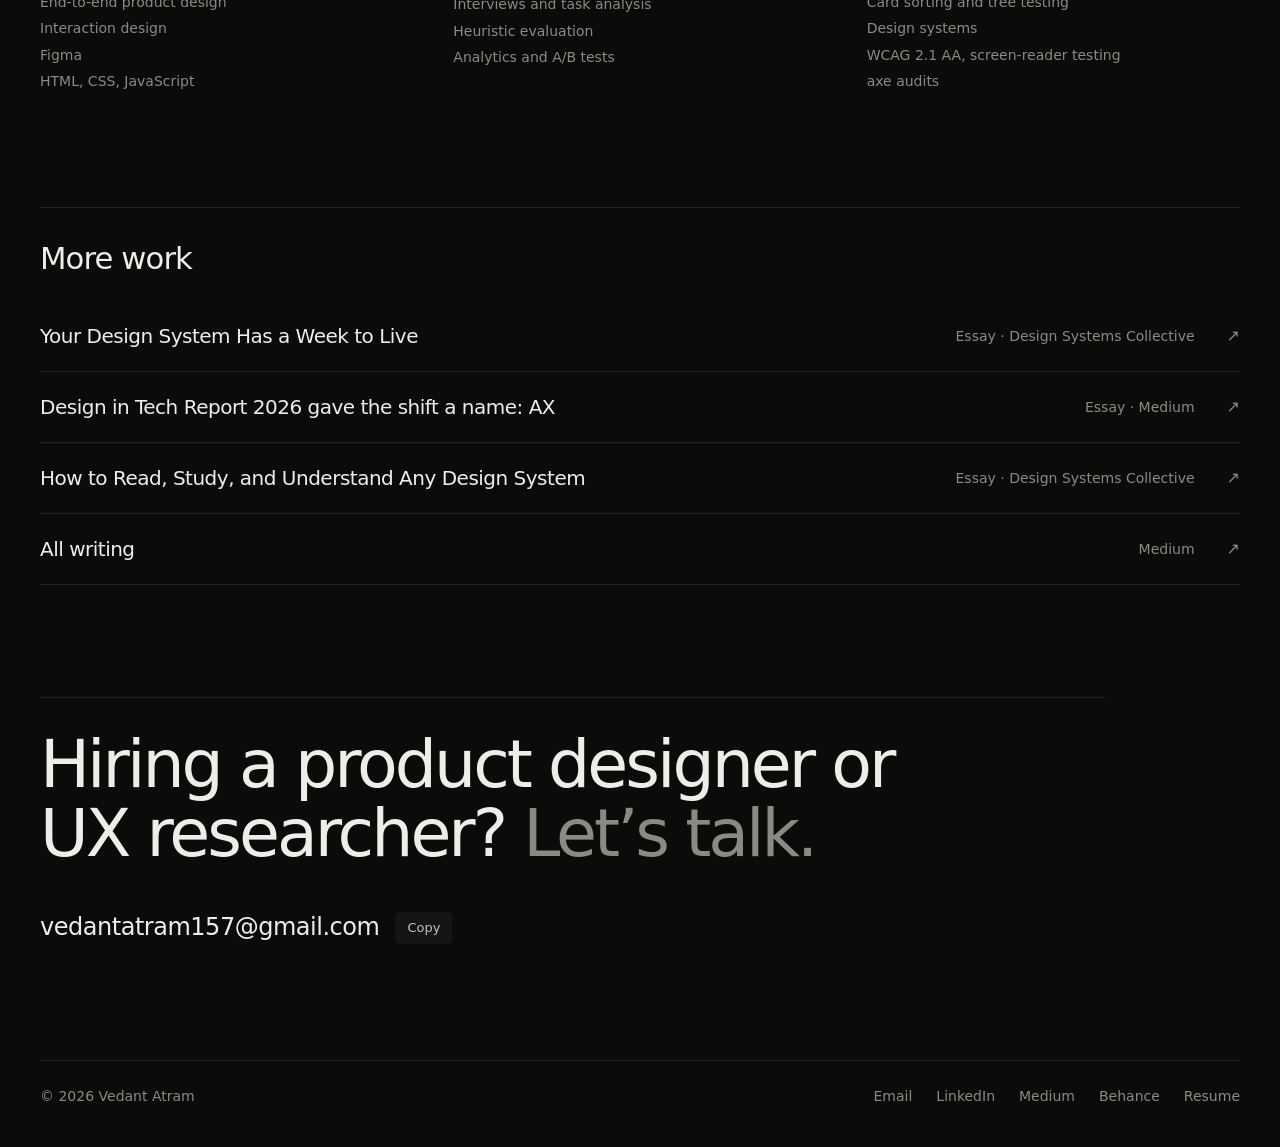
==== commit 19e8991f: "Work cards show name and kind only, More work list, pill nav with active state, dark mode by default" ====
--- a/index.html
+++ b/index.html
@@ -22,8 +22,8 @@
 <link rel="preconnect" href="https://fonts.gstatic.com" crossorigin>
 <link href="https://fonts.googleapis.com/css2?family=Geist:wght@400;500;600&display=swap" rel="stylesheet">
 <link rel="preload" as="image" href="assets/d/th-tv.webp">
-<link rel="stylesheet" href="assets/home.css?v=202611255">
-<script>(function(){var m;try{m=localStorage.getItem("io-mode")}catch(e){}if(!m&&window.matchMedia&&matchMedia("(prefers-color-scheme: dark)").matches)m="dark";document.documentElement.setAttribute("data-mode",m||"light")})();</script>
+<link rel="stylesheet" href="assets/home.css?v=202611262234">
+<script>(function(){var m;try{m=localStorage.getItem("io-mode")}catch(e){}document.documentElement.setAttribute("data-mode",m||"dark")})();</script>
 </head>
 <body>
 <a class="skip" href="#main">Skip to content</a>
@@ -70,27 +70,27 @@
 
         <a class="card wide rv" href="treevah.html">
           <div class="media"><img src="assets/d/th-tv.webp" alt="Treevah on a laptop: the Features folder open beside a preview panel." width="1280" height="800" loading="eager"><video class="vid" src="assets/d/th-tv.mp4" muted loop playsinline preload="none" aria-hidden="true"></video></div>
-          <div class="cap"><h3>Treevah</h3><span class="yr">2026</span><p class="hl">51% of web components didn’t match the design handoff. I audited 766 of them and planned the study that shaped what to fix before Beta.</p><p class="role">AI file manager · UI/UX Designer · Team of 5</p></div>
+          <div class="cap"><h3>Treevah</h3><span class="go" aria-hidden="true"><span class="arr">↗</span></span><p class="kind">AI file manager · 2026</p></div>
         </a>
 
         <a class="card rv" href="invisible-obstacles.html">
           <div class="media"><img src="assets/d/th-io.webp" alt="The redesigned job application on a laptop, with a screen-reader caption announcing the start date field." width="1280" height="800" loading="lazy"><video class="vid" src="assets/d/th-io.mp4" muted loop playsinline preload="none" aria-hidden="true"></video></div>
-          <div class="cap"><h3>Invisible Obstacles</h3><span class="yr">2025</span><p class="hl">One date field stopped all four screen-reader users. The redesign passes an automated WCAG 2.1 AA check.</p><p class="role">Accessible forms · UX Researcher &amp; Designer</p></div>
+          <div class="cap"><h3>Invisible Obstacles</h3><span class="go" aria-hidden="true"><span class="arr">↗</span></span><p class="kind">Accessible forms · 2025</p></div>
         </a>
 
         <a class="card rv" href="national-parks.html">
           <div class="media"><img src="assets/d/th-np.webp" alt="The redesigned NPS.gov volunteer page on a phone, beside the new sitemap." width="1280" height="800" loading="lazy"><video class="vid" src="assets/d/th-np.mp4" muted loop playsinline preload="none" aria-hidden="true"></video></div>
-          <div class="cap"><h3>NPS.gov</h3><span class="yr">2025–26</span><p class="hl">People agreed on the labels, then still couldn’t find things. Three card sorts and three tree tests rebuilt the structure.</p><p class="role">Information architecture · UX Designer</p></div>
+          <div class="cap"><h3>NPS.gov</h3><span class="go" aria-hidden="true"><span class="arr">↗</span></span><p class="kind">Information architecture · 2025–26</p></div>
         </a>
 
         <a class="card rv" href="wearable-health.html">
           <div class="media"><img src="assets/d/th-wh.webp" alt="Tend on a watch and a phone: a live heart-rate screen and the week’s activity." width="1280" height="800" loading="lazy"><video class="vid" src="assets/d/th-wh.mp4" muted loop playsinline preload="none" aria-hidden="true"></video></div>
-          <div class="cap"><h3>Wearable Health</h3><span class="yr">2025–26</span><p class="hl">People pay for health features, then quietly stop using them. Fourteen interviews became Tend, for watch and phone.</p><p class="role">Health wearables · UX Researcher &amp; Designer</p></div>
+          <div class="cap"><h3>Wearable Health</h3><span class="go" aria-hidden="true"><span class="arr">↗</span></span><p class="kind">Health wearables · 2025–26</p></div>
         </a>
 
         <a class="card rv" href="cerave.html">
           <div class="media"><img src="assets/d/th-cv.webp" alt="Three phones showing the CeraVe redesign: the home page, a product page and its details." width="1280" height="800" loading="lazy"><video class="vid" src="assets/d/th-cv.mp4" muted loop playsinline preload="none" aria-hidden="true"></video></div>
-          <div class="cap"><h3>CeraVe</h3><span class="yr">2025–26</span><p class="hl">Shoppers found the products, then lost confidence choosing. All 12 recommendations are built into a coded prototype.</p><p class="role">E-commerce usability · UX Researcher</p></div>
+          <div class="cap"><h3>CeraVe</h3><span class="go" aria-hidden="true"><span class="arr">↗</span></span><p class="kind">E-commerce usability · 2025–26</p></div>
         </a>
 
       </div>
@@ -118,11 +118,12 @@
     </section>
 
     <section id="writing" aria-labelledby="wr-h">
-      <div class="sh"><h2 id="wr-h">Writing</h2><a class="ln" href="https://medium.com/@Atrams">All articles on Medium</a></div>
+      <div class="sh"><h2 id="wr-h">More work</h2></div>
       <ul class="posts">
-        <li class="rv"><a href="https://medium.com/design-systems-collective/your-design-system-has-a-week-to-live-a0bc8a18af67"><span class="t">Your Design System Has a Week to Live</span><span class="p">Design Systems Collective <span class="arr" aria-hidden="true">↗</span></span></a></li>
-        <li class="rv"><a href="https://medium.com/@Atrams/design-in-tech-report-2026-gave-the-shift-a-name-ax-03ae7abb8fd3"><span class="t">Design in Tech Report 2026 gave the shift a name: AX</span><span class="p">Medium <span class="arr" aria-hidden="true">↗</span></span></a></li>
-        <li class="rv"><a href="https://medium.com/design-systems-collective/how-to-read-study-and-understand-any-design-system-eb21914de736"><span class="t">How to Read, Study, and Understand Any Design System</span><span class="p">Design Systems Collective <span class="arr" aria-hidden="true">↗</span></span></a></li>
+        <li class="rv"><a href="https://medium.com/design-systems-collective/your-design-system-has-a-week-to-live-a0bc8a18af67"><span class="t">Your Design System Has a Week to Live</span><span class="p">Essay · Design Systems Collective</span><span class="arr" aria-hidden="true">↗</span></a></li>
+        <li class="rv"><a href="https://medium.com/@Atrams/design-in-tech-report-2026-gave-the-shift-a-name-ax-03ae7abb8fd3"><span class="t">Design in Tech Report 2026 gave the shift a name: AX</span><span class="p">Essay · Medium</span><span class="arr" aria-hidden="true">↗</span></a></li>
+        <li class="rv"><a href="https://medium.com/design-systems-collective/how-to-read-study-and-understand-any-design-system-eb21914de736"><span class="t">How to Read, Study, and Understand Any Design System</span><span class="p">Essay · Design Systems Collective</span><span class="arr" aria-hidden="true">↗</span></a></li>
+        <li class="rv"><a href="https://medium.com/@Atrams"><span class="t">All writing</span><span class="p">Medium</span><span class="arr" aria-hidden="true">↗</span></a></li>
       </ul>
     </section>
 
@@ -156,6 +157,8 @@
   function sync(){var d=root.getAttribute('data-mode')==='dark';btn.setAttribute('aria-label',d?'Switch to light mode':'Switch to dark mode');}
   sync();
   btn.addEventListener('click',function(){var d=root.getAttribute('data-mode')==='dark'?'light':'dark';root.setAttribute('data-mode',d);try{localStorage.setItem('io-mode',d)}catch(e){}sync();});
+  var spy=[['work','#work'],['contact','#contact']].map(function(x){return [document.getElementById(x[0]),document.querySelector('.links .nl[href="'+x[1]+'"]')]}).filter(function(x){return x[0]&&x[1]});
+  if(spy.length&&'IntersectionObserver' in window){var vis={};var so=new IntersectionObserver(function(es){es.forEach(function(e){vis[e.target.id]=e.isIntersecting});var cur=null;spy.forEach(function(x){if(vis[x[0].id]&&!cur)cur=x});spy.forEach(function(x){if(x===cur)x[1].setAttribute('aria-current','true');else x[1].removeAttribute('aria-current')})},{rootMargin:'-40% 0px -55% 0px'});spy.forEach(function(x){so.observe(x[0])});}
   var bar=document.getElementById('topbar');
   function sc(){bar.classList.toggle('scrolled',window.scrollY>8);} sc(); window.addEventListener('scroll',sc,{passive:true});
   var mb=document.getElementById('mbtn'),mp=document.getElementById('mpanel');
--- a/assets/home.css
+++ b/assets/home.css
@@ -153,3 +153,27 @@
 .mk { width: 18px; height: 18px; flex: none; fill: currentColor; transition: transform .4s var(--ease); }
 .name:hover .mk { transform: rotate(-8deg); }
 @media (max-width: 720px) { #mode { margin-right: 0; } }
+
+/* Work cards: name and kind only, arrow on the right */
+.cap { grid-template-columns: minmax(0, 1fr) auto; }
+.cap .kind { grid-column: 1 / -1; font-size: 14px; color: var(--muted); }
+.cap .go { color: var(--muted); font-size: 17px; transition: color .3s var(--ease); }
+.card:hover .cap .go { color: var(--fg); }
+.card:hover .cap .arr { transform: translate(2px, -2px); }
+.card.wide .cap .go { font-size: 20px; }
+
+/* More work rows */
+.posts a { grid-template-columns: minmax(0, 1fr) auto auto; align-items: center; }
+.posts .arr { color: var(--muted); }
+.posts a:hover .arr { color: var(--fg); transform: translate(2px, -2px); }
+@media (max-width: 640px) { .posts a { grid-template-columns: minmax(0, 1fr) auto; } .posts .p { grid-row: 2; } .posts .arr { grid-row: 1; grid-column: 2; } }
+
+/* Pill nav with an active state */
+@media (min-width: 768px) {
+  .links { gap: 4px; }
+  .links .nl { padding: 6px 12px; border-radius: 5px; transition: background-color .2s, color .2s; }
+  .links .nl:hover { background: var(--surface); }
+  .links .nl[aria-current] { color: var(--fg); background: var(--surface); box-shadow: inset 0 0 0 1px var(--line); }
+  .links .icon-btn { margin-left: 8px; }
+}
+@media (prefers-reduced-motion: reduce) { .links .nl { transition: none; } }
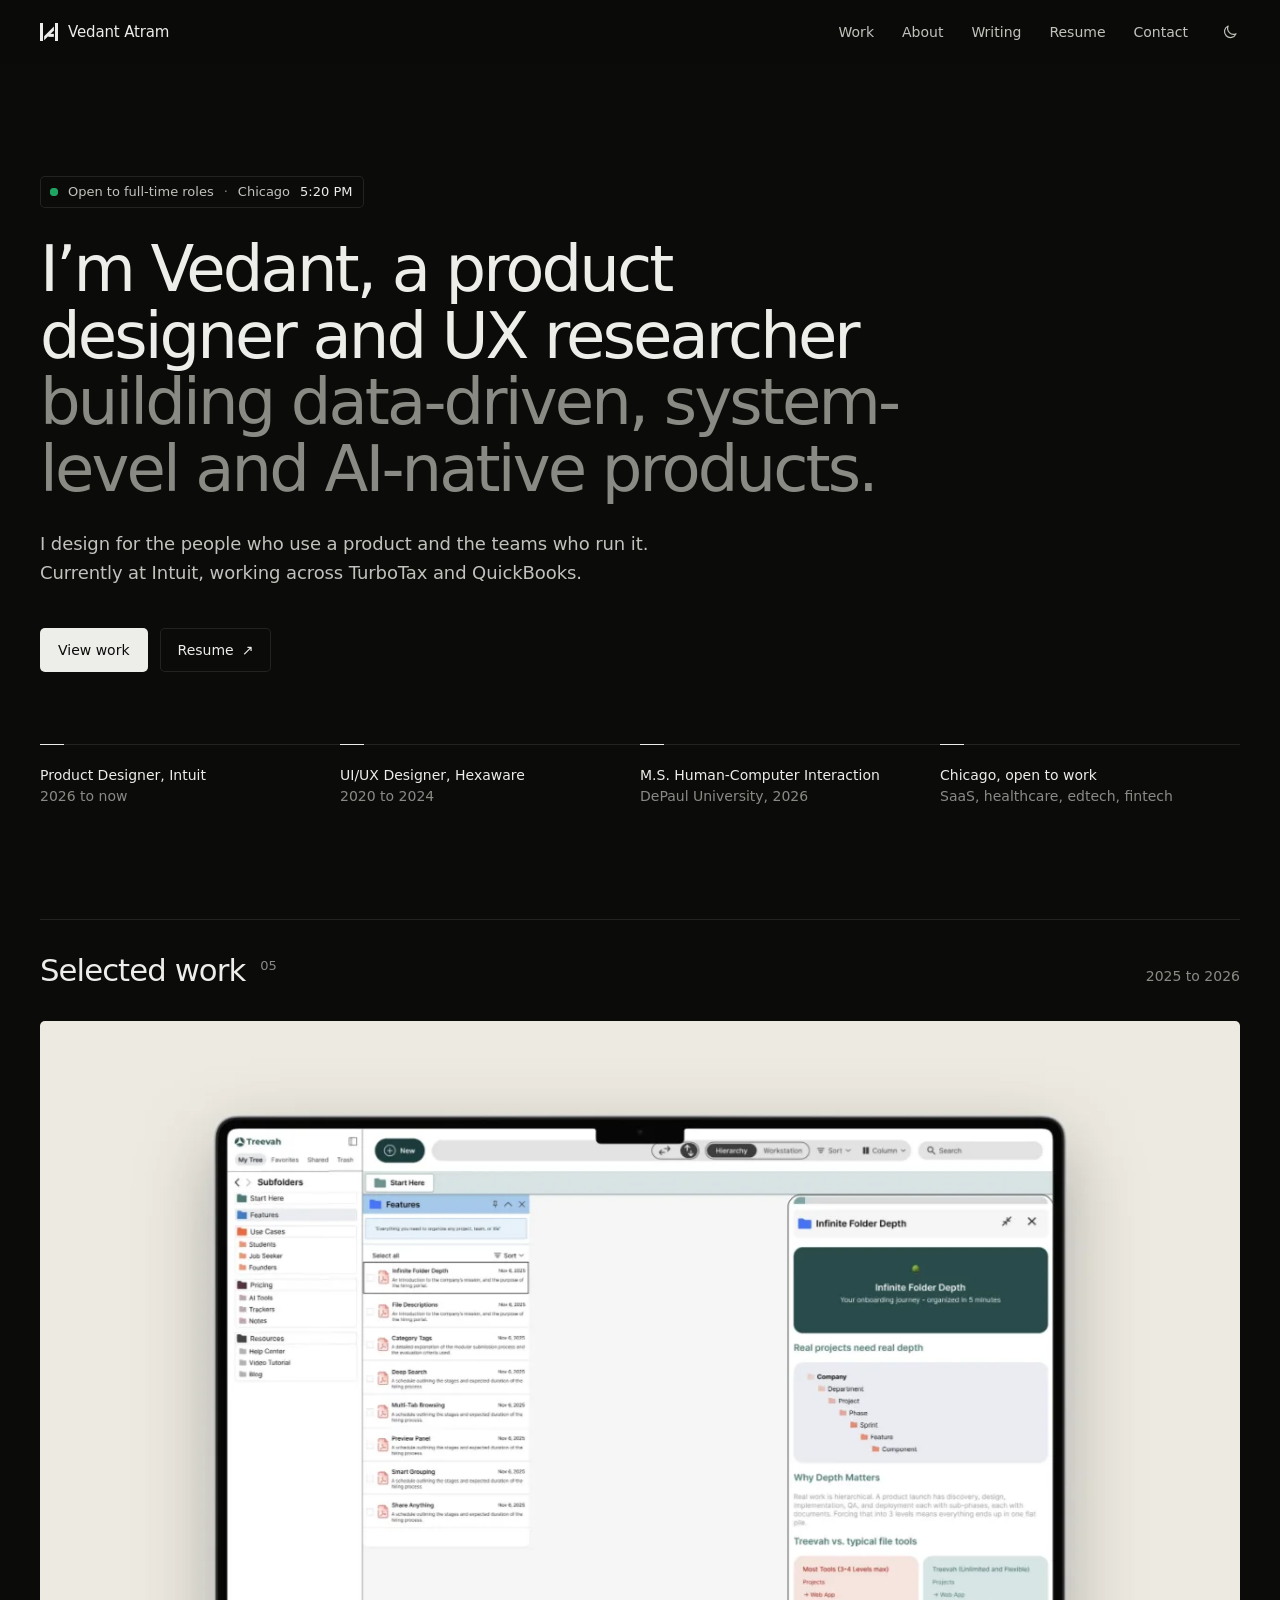
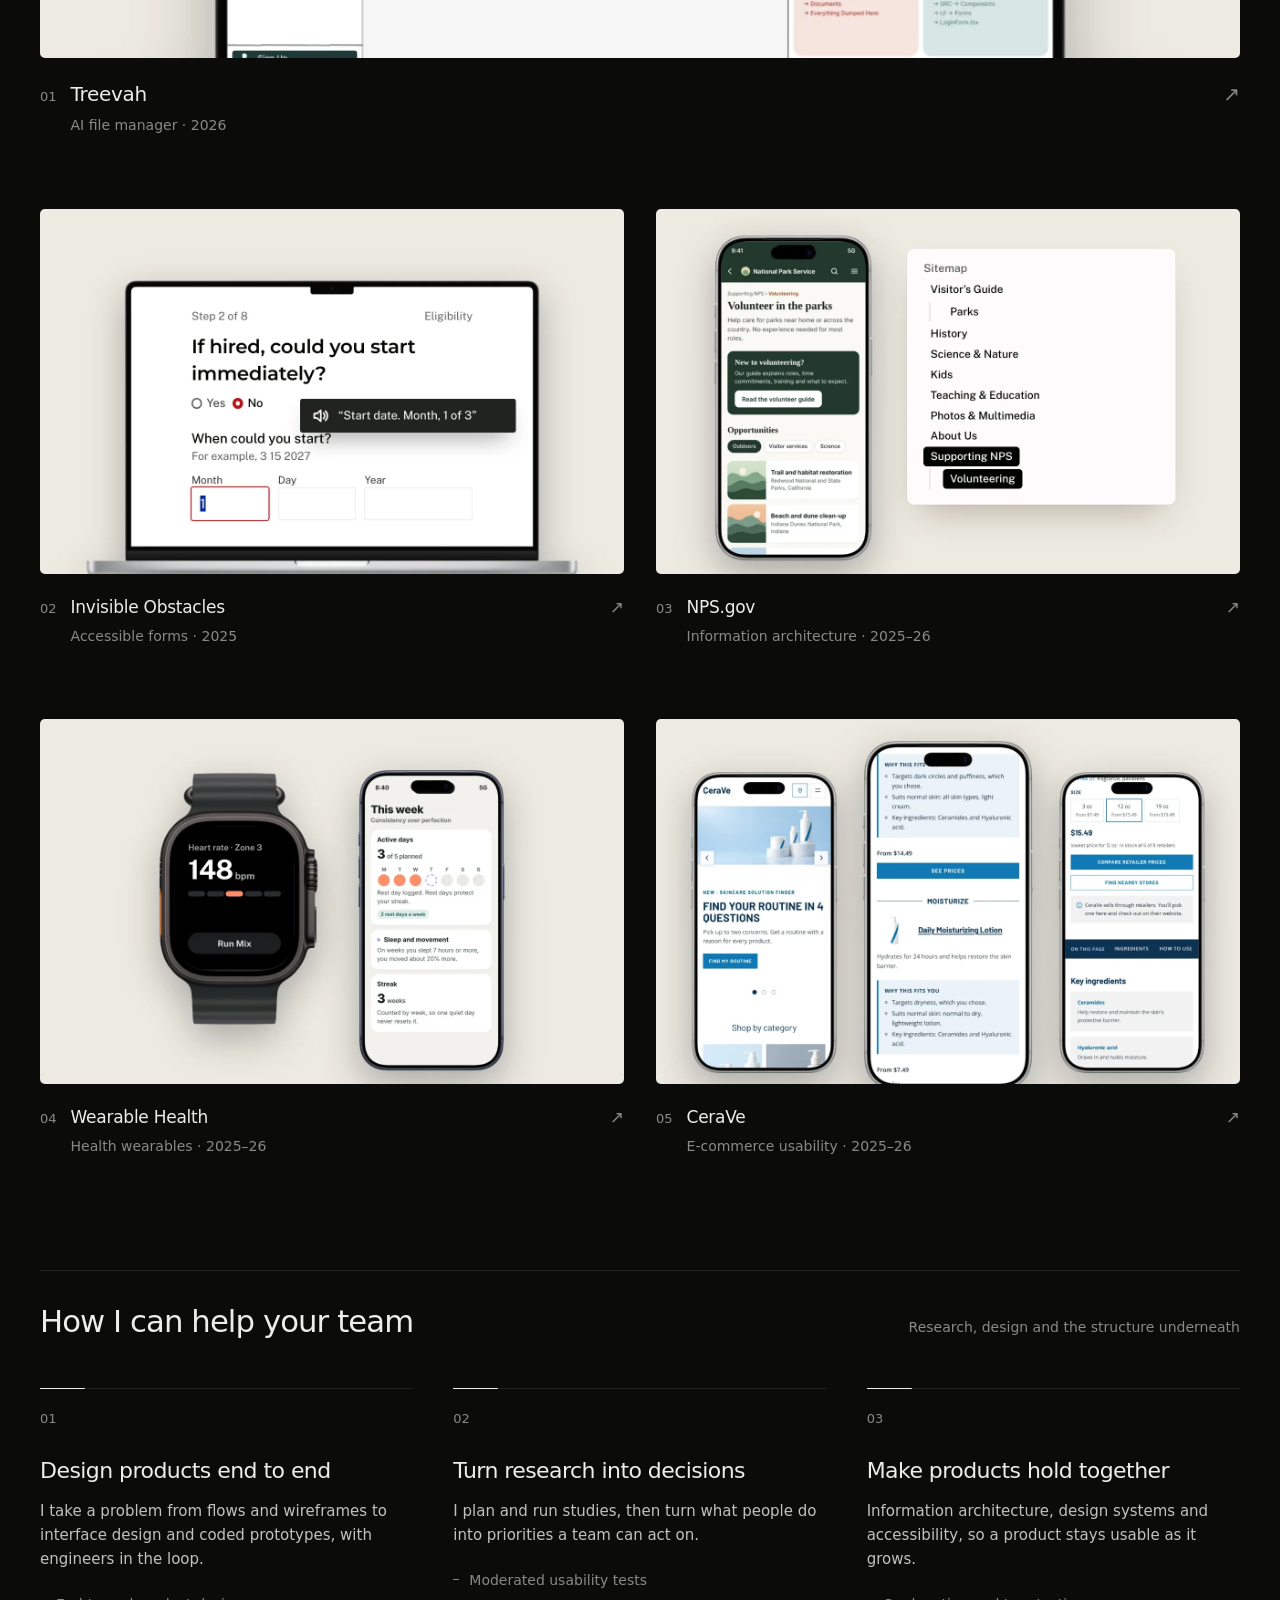
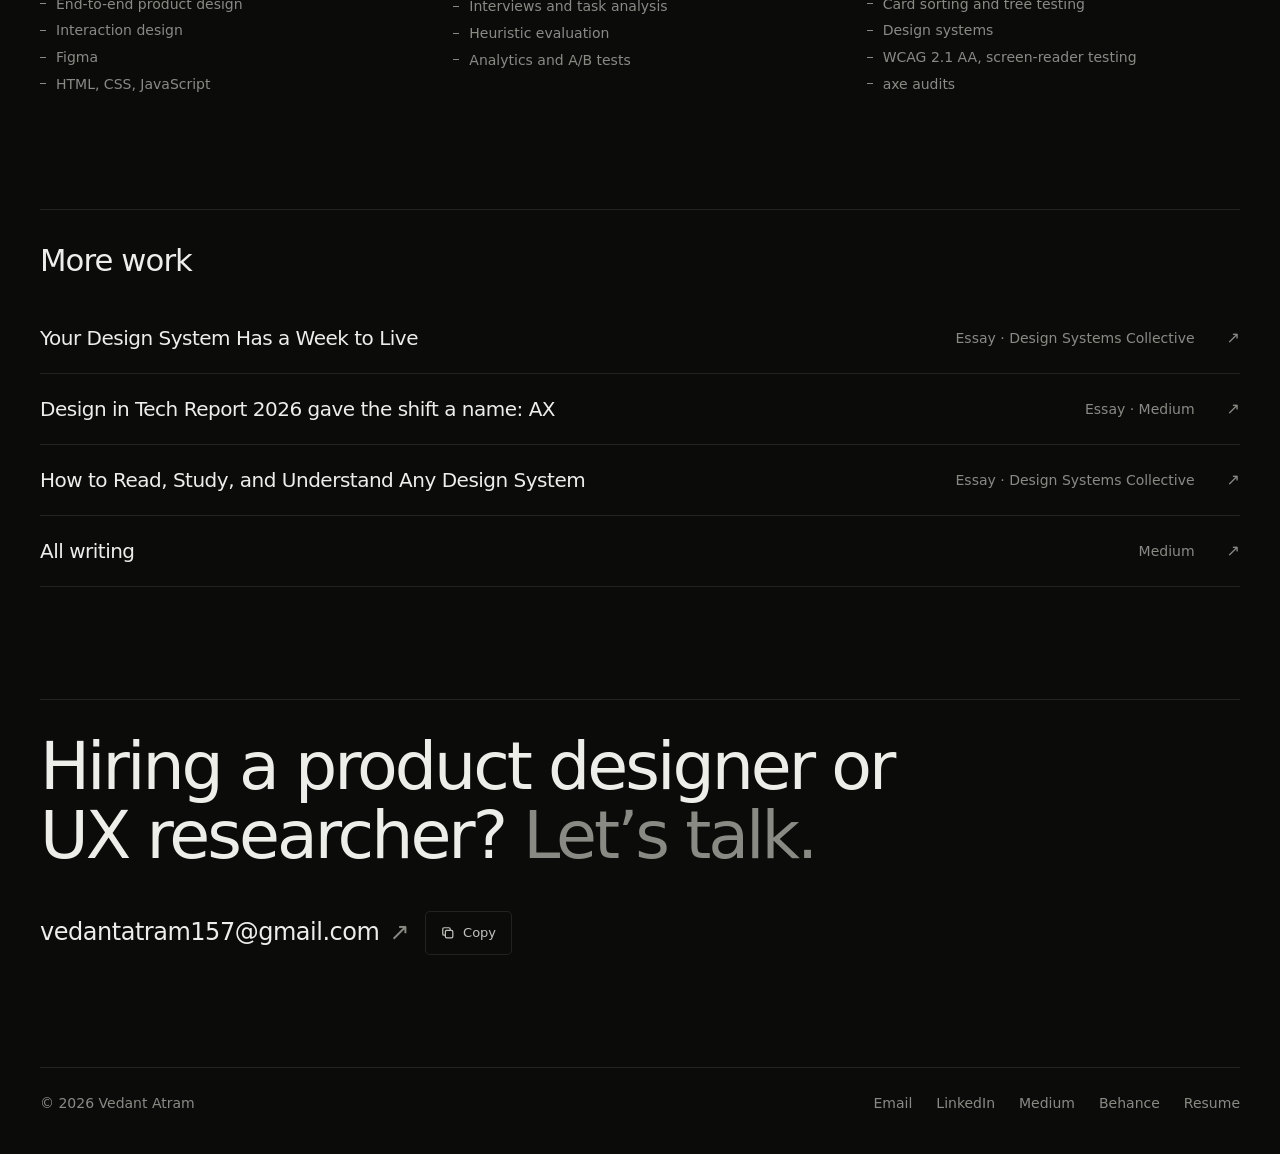
==== commit f4969407: "Detail pass: live status and Chicago time, numbered work and expertise, cursor label over work, row " ====
--- a/index.html
+++ b/index.html
@@ -22,7 +22,7 @@
 <link rel="preconnect" href="https://fonts.gstatic.com" crossorigin>
 <link href="https://fonts.googleapis.com/css2?family=Geist:wght@400;500;600&display=swap" rel="stylesheet">
 <link rel="preload" as="image" href="assets/d/th-tv.webp">
-<link rel="stylesheet" href="assets/home.css?v=202611262234">
+<link rel="stylesheet" href="assets/home.css?v=202611280145">
 <script>(function(){var m;try{m=localStorage.getItem("io-mode")}catch(e){}document.documentElement.setAttribute("data-mode",m||"dark")})();</script>
 </head>
 <body>
@@ -50,13 +50,14 @@
   <div class="wrap">
 
     <section class="hero" id="top" aria-labelledby="hero-h">
-      <h1 id="hero-h" class="in">I’m Vedant, a product designer and UX researcher <span class="dim">building data-driven, system-level and AI-native products.</span></h1>
-      <p class="lede in d1">I design for the people who use a product and the teams who run it. Currently at Intuit, working across TurboTax and QuickBooks.</p>
-      <div class="ctas in d2">
+      <p class="status in"><span class="pulse" aria-hidden="true"></span>Open to full-time roles<span class="sep" aria-hidden="true">·</span>Chicago <time id="clock" class="tnum">--:--</time></p>
+      <h1 id="hero-h" class="in d1">I’m Vedant, a product designer and UX researcher <span class="dim">building data-driven, system-level and AI-native products.</span></h1>
+      <p class="lede in d2">I design for the people who use a product and the teams who run it. Currently at Intuit, working across TurboTax and QuickBooks.</p>
+      <div class="ctas in d3">
         <a class="btn btn-p" href="#work">View work</a>
         <a class="btn btn-s" href="Vedant-Atram-Resume.pdf">Resume <span class="arr" aria-hidden="true">↗</span></a>
       </div>
-      <ul class="facts in d3" aria-label="At a glance">
+      <ul class="facts in d4" aria-label="At a glance">
         <li><b>Product Designer, Intuit</b>2026 to now</li>
         <li><b>UI/UX Designer, Hexaware</b>2020 to 2024</li>
         <li><b>M.S. Human-Computer Interaction</b>DePaul University, 2026</li>
@@ -65,51 +66,55 @@
     </section>
 
     <section id="work" aria-labelledby="work-h">
-      <div class="sh"><h2 id="work-h">Selected work</h2><p>2025 to 2026</p></div>
+      <div class="sh"><h2 id="work-h">Selected work <sup class="cnt" aria-hidden="true">05</sup></h2><p>2025 to 2026</p></div>
       <div class="grid">
 
         <a class="card wide rv" href="treevah.html">
           <div class="media"><img src="assets/d/th-tv.webp" alt="Treevah on a laptop: the Features folder open beside a preview panel." width="1280" height="800" loading="eager"><video class="vid" src="assets/d/th-tv.mp4" muted loop playsinline preload="none" aria-hidden="true"></video></div>
-          <div class="cap"><h3>Treevah</h3><span class="go" aria-hidden="true"><span class="arr">↗</span></span><p class="kind">AI file manager · 2026</p></div>
+          <div class="cap"><span class="no tnum" aria-hidden="true">01</span><h3>Treevah</h3><span class="go" aria-hidden="true"><span class="arr">↗</span></span><p class="kind">AI file manager · 2026</p></div>
         </a>
 
         <a class="card rv" href="invisible-obstacles.html">
           <div class="media"><img src="assets/d/th-io.webp" alt="The redesigned job application on a laptop, with a screen-reader caption announcing the start date field." width="1280" height="800" loading="lazy"><video class="vid" src="assets/d/th-io.mp4" muted loop playsinline preload="none" aria-hidden="true"></video></div>
-          <div class="cap"><h3>Invisible Obstacles</h3><span class="go" aria-hidden="true"><span class="arr">↗</span></span><p class="kind">Accessible forms · 2025</p></div>
+          <div class="cap"><span class="no tnum" aria-hidden="true">02</span><h3>Invisible Obstacles</h3><span class="go" aria-hidden="true"><span class="arr">↗</span></span><p class="kind">Accessible forms · 2025</p></div>
         </a>
 
         <a class="card rv" href="national-parks.html">
           <div class="media"><img src="assets/d/th-np.webp" alt="The redesigned NPS.gov volunteer page on a phone, beside the new sitemap." width="1280" height="800" loading="lazy"><video class="vid" src="assets/d/th-np.mp4" muted loop playsinline preload="none" aria-hidden="true"></video></div>
-          <div class="cap"><h3>NPS.gov</h3><span class="go" aria-hidden="true"><span class="arr">↗</span></span><p class="kind">Information architecture · 2025–26</p></div>
+          <div class="cap"><span class="no tnum" aria-hidden="true">03</span><h3>NPS.gov</h3><span class="go" aria-hidden="true"><span class="arr">↗</span></span><p class="kind">Information architecture · 2025–26</p></div>
         </a>
 
         <a class="card rv" href="wearable-health.html">
           <div class="media"><img src="assets/d/th-wh.webp" alt="Tend on a watch and a phone: a live heart-rate screen and the week’s activity." width="1280" height="800" loading="lazy"><video class="vid" src="assets/d/th-wh.mp4" muted loop playsinline preload="none" aria-hidden="true"></video></div>
-          <div class="cap"><h3>Wearable Health</h3><span class="go" aria-hidden="true"><span class="arr">↗</span></span><p class="kind">Health wearables · 2025–26</p></div>
+          <div class="cap"><span class="no tnum" aria-hidden="true">04</span><h3>Wearable Health</h3><span class="go" aria-hidden="true"><span class="arr">↗</span></span><p class="kind">Health wearables · 2025–26</p></div>
         </a>
 
         <a class="card rv" href="cerave.html">
           <div class="media"><img src="assets/d/th-cv.webp" alt="Three phones showing the CeraVe redesign: the home page, a product page and its details." width="1280" height="800" loading="lazy"><video class="vid" src="assets/d/th-cv.mp4" muted loop playsinline preload="none" aria-hidden="true"></video></div>
-          <div class="cap"><h3>CeraVe</h3><span class="go" aria-hidden="true"><span class="arr">↗</span></span><p class="kind">E-commerce usability · 2025–26</p></div>
+          <div class="cap"><span class="no tnum" aria-hidden="true">05</span><h3>CeraVe</h3><span class="go" aria-hidden="true"><span class="arr">↗</span></span><p class="kind">E-commerce usability · 2025–26</p></div>
         </a>
 
       </div>
+      <div class="cur" id="cur" aria-hidden="true">View case study <span>↗</span></div>
     </section>
 
     <section id="skills" aria-labelledby="do-h">
       <div class="sh"><h2 id="do-h">How I can help your team</h2><p>Research, design and the structure underneath</p></div>
       <div class="cols">
-        <div class="rv">
+        <div class="col rv">
+          <span class="no tnum" aria-hidden="true">01</span>
           <h3>Design products end to end</h3>
           <p>I take a problem from flows and wireframes to interface design and coded prototypes, with engineers in the loop.</p>
           <ul><li>End-to-end product design</li><li>Interaction design</li><li>Figma</li><li>HTML, CSS, JavaScript</li></ul>
         </div>
-        <div class="rv">
+        <div class="col rv">
+          <span class="no tnum" aria-hidden="true">02</span>
           <h3>Turn research into decisions</h3>
           <p>I plan and run studies, then turn what people do into priorities a team can act on.</p>
           <ul><li>Moderated usability tests</li><li>Interviews and task analysis</li><li>Heuristic evaluation</li><li>Analytics and A/B tests</li></ul>
         </div>
-        <div class="rv">
+        <div class="col rv">
+          <span class="no tnum" aria-hidden="true">03</span>
           <h3>Make products hold together</h3>
           <p>Information architecture, design systems and accessibility, so a product stays usable as it grows.</p>
           <ul><li>Card sorting and tree testing</li><li>Design systems</li><li>WCAG 2.1 AA, screen-reader testing</li><li>axe audits</li></ul>
@@ -130,8 +135,8 @@
     <section class="contact" id="contact" aria-labelledby="ct-h">
       <h2 class="big" id="ct-h">Hiring a product designer or UX researcher? <span class="dim">Let’s talk.</span></h2>
       <div class="mailrow rv">
-        <a class="mail ln" href="mailto:vedantatram157@gmail.com">vedantatram157@gmail.com</a>
-        <button type="button" class="copy" id="copy">Copy</button><span id="copy-status" role="status" class="vh"></span>
+        <a class="mail" href="mailto:vedantatram157@gmail.com"><span class="ln">vedantatram157@gmail.com</span> <span class="arr" aria-hidden="true">↗</span></a>
+        <button type="button" class="copy" id="copy"><svg aria-hidden="true" viewBox="0 0 16 16" width="14" height="14" fill="none" stroke="currentColor" stroke-width="1.4"><rect x="5" y="5" width="8.5" height="8.5" rx="1.5"/><path d="M10.5 5V3.5A1.5 1.5 0 0 0 9 2H3.5A1.5 1.5 0 0 0 2 3.5V9a1.5 1.5 0 0 0 1.5 1.5H5"/></svg><span class="cl">Copy</span></button><span id="copy-status" role="status" class="vh"></span>
       </div>
     </section>
 
@@ -168,8 +173,22 @@
   document.addEventListener('keydown',function(e){if(e.key==='Escape'&&!mp.hidden)mset(false,true)});
   matchMedia('(min-width: 721px)').addEventListener('change',function(e){if(e.matches)mset(false)});
   var cb=document.getElementById('copy'),cs=document.getElementById('copy-status'),ct;
-  cb.addEventListener('click',function(){try{navigator.clipboard.writeText('vedantatram157@gmail.com')}catch(e){}cb.textContent='Copied';cs.textContent='Email address copied';clearTimeout(ct);ct=setTimeout(function(){cb.textContent='Copy';cs.textContent='';},2000);});
+  cb.addEventListener('click',function(){try{navigator.clipboard.writeText('vedantatram157@gmail.com')}catch(e){}var cl=cb.querySelector('.cl');cl.textContent='Copied';cb.classList.add('ok');cs.textContent='Email address copied';clearTimeout(ct);ct=setTimeout(function(){cl.textContent='Copy';cb.classList.remove('ok');cs.textContent='';},2000);});
   var reduce=matchMedia('(prefers-reduced-motion: reduce)').matches;
+  var ck=document.getElementById('clock');
+  if(ck){var fmt;try{fmt=new Intl.DateTimeFormat('en-US',{hour:'numeric',minute:'2-digit',timeZone:'America/Chicago'})}catch(e){}
+    function tickc(){if(!fmt)return;var d=new Date();ck.textContent=fmt.format(d);ck.setAttribute('datetime',d.toISOString());}tickc();setInterval(tickc,15000);}
+  var cur=document.getElementById('cur');
+  if(cur&&matchMedia('(hover: hover) and (pointer: fine)').matches&&!reduce){
+    var cx=0,cy=0,tx=0,ty=0,raf=0,on=false;
+    function loop(){cx+=(tx-cx)*.22;cy+=(ty-cy)*.22;cur.style.transform='translate3d('+cx+'px,'+cy+'px,0) translate(-50%,-50%) scale('+(on?1:.6)+')';if(Math.abs(tx-cx)>.3||Math.abs(ty-cy)>.3)raf=requestAnimationFrame(loop);else raf=0;}
+    document.querySelectorAll('.card .media').forEach(function(m){
+      m.addEventListener('pointerenter',function(e){on=true;tx=cx=e.clientX;ty=cy=e.clientY;cur.classList.add('on');if(!raf)raf=requestAnimationFrame(loop);});
+      m.addEventListener('pointermove',function(e){tx=e.clientX;ty=e.clientY;if(!raf)raf=requestAnimationFrame(loop);});
+      m.addEventListener('pointerleave',function(){on=false;cur.classList.remove('on');});
+    });
+    window.addEventListener('scroll',function(){if(on){on=false;cur.classList.remove('on');}},{passive:true});
+  }
   if(!reduce&&'IntersectionObserver' in window){var io=new IntersectionObserver(function(es){es.forEach(function(x){var v=x.target;if(x.isIntersecting){v.preload='auto';var r=v.play();r&&r.catch&&r.catch(function(){});}else v.pause();});},{rootMargin:'200px'});document.querySelectorAll('video.vid').forEach(function(v){v.muted=true;io.observe(v);});}
 })();
 </script>
--- a/assets/home.css
+++ b/assets/home.css
@@ -177,3 +177,79 @@
   .links .icon-btn { margin-left: 8px; }
 }
 @media (prefers-reduced-motion: reduce) { .links .nl { transition: none; } }
+
+/* ---------- Detail pass: components, hierarchy, a little intrigue ---------- */
+.tnum { font-variant-numeric: tabular-nums; }
+/* Live status above the title */
+.status { display: inline-flex; align-items: center; gap: 10px; margin-bottom: 28px; padding: 6px 12px 6px 10px; border-radius: 5px; box-shadow: inset 0 0 0 1px var(--line); font-size: 13px; line-height: 20px; color: var(--soft); }
+.status .sep { color: var(--muted); }
+.status time { color: var(--fg); }
+.pulse { position: relative; width: 8px; height: 8px; border-radius: 50%; background: #1FA463; flex: none; }
+.pulse::after { content: ""; position: absolute; inset: 0; border-radius: 50%; background: inherit; animation: ping 2.4s var(--ease) infinite; }
+@keyframes ping { 0% { transform: scale(1); opacity: .55; } 80%, 100% { transform: scale(2.8); opacity: 0; } }
+.in.d4 { animation-delay: .32s; }
+/* Title: the second half arrives a beat later */
+.hero h1 .dim { display: inline; animation: dimIn 1.2s .35s var(--ease) both; }
+@keyframes dimIn { from { color: transparent; } }
+
+/* Facts read as a ledger */
+.facts li { position: relative; padding-top: 20px; }
+.facts li::before { content: ""; position: absolute; top: -1px; left: 0; width: 24px; height: 1px; background: var(--fg); }
+
+/* Section heads */
+.cnt { margin-left: 6px; font-size: 13px; font-weight: 500; letter-spacing: 0; color: var(--muted); vertical-align: super; font-variant-numeric: tabular-nums; }
+
+/* Work cards */
+.cap { grid-template-columns: auto minmax(0, 1fr) auto; column-gap: 14px; }
+.cap .no { grid-row: 1; font-size: 13px; color: var(--muted); align-self: baseline; }
+.cap h3 { grid-column: 2; }
+.cap .go { grid-column: 3; grid-row: 1; }
+.cap .kind { grid-column: 2 / -1; }
+.media { transition: box-shadow .5s var(--ease); }
+.card:hover .media { box-shadow: inset 0 0 0 1px color-mix(in srgb, var(--fg) 12%, transparent); }
+.card:hover .cap h3 { text-decoration: underline; text-decoration-thickness: 1px; text-underline-offset: 4px; }
+.card:focus-visible { outline: none; }
+.card:focus-visible .media { outline: 2px solid var(--accent); outline-offset: 4px; }
+.card.wide .media { aspect-ratio: 16 / 8.5; }
+.card.wide .media img, .card.wide .media video { object-position: 50% 40%; }
+/* Cursor label over work: follows the pointer, fine pointers only */
+.cur { position: fixed; left: 0; top: 0; z-index: 30; pointer-events: none; display: inline-flex; align-items: center; gap: 6px; height: 36px; padding: 0 14px; border-radius: 5px; background: #0B0B0A; color: #FBFBFA; box-shadow: 0 8px 24px rgba(0,0,0,.18); font-size: 13px; font-weight: 500; white-space: nowrap; opacity: 0; transition: opacity .2s var(--ease); will-change: transform; }
+.cur.on { opacity: 1; }
+@media (hover: hover) and (pointer: fine) { .card .media { cursor: none; } }
+@media (hover: none), (pointer: coarse) { .cur { display: none; } }
+
+/* Expertise as three numbered columns with a top rule that fills on hover */
+.col { position: relative; padding-top: 20px; border-top: 1px solid var(--line); }
+.col::before { content: ""; position: absolute; top: -1px; left: 0; width: 100%; height: 1px; background: var(--fg); transform: scaleX(.12); transform-origin: left; transition: transform .6s var(--ease); }
+.col:hover::before { transform: scaleX(1); }
+.col .no { display: block; margin-bottom: 28px; font-size: 13px; color: var(--muted); }
+.cols ul { border-top: 0; padding-top: 0; }
+.cols li { position: relative; padding-left: 16px; }
+.cols li::before { content: ""; position: absolute; left: 0; top: .9em; width: 6px; height: 1px; background: var(--muted); }
+
+/* More work rows: a soft band on hover */
+.posts a { position: relative; isolation: isolate; }
+.posts a::before { content: ""; position: absolute; inset: 0 -16px; z-index: -1; border-radius: 5px; background: var(--surface); opacity: 0; transition: opacity .25s var(--ease); }
+.posts a:hover::before { opacity: 1; }
+.posts a:hover .t { transform: translateX(6px); }
+
+/* Contact: full-width rule, bigger targets */
+.contact { padding-top: 32px; border-top: 1px solid var(--line); }
+.big { padding-top: 0; border-top: 0; }
+.mail { display: inline-flex; align-items: center; gap: 10px; min-height: 44px; }
+.mail .arr { color: var(--muted); }
+.mail:hover .ln { background-size: 100% 1px; }
+.mail:hover .arr { color: var(--fg); }
+.copy { display: inline-flex; align-items: center; gap: 8px; height: 44px; padding: 0 16px; box-shadow: inset 0 0 0 1px var(--line); background: transparent; }
+.copy:hover { background: var(--surface); }
+.copy.ok { color: #1FA463; box-shadow: inset 0 0 0 1px color-mix(in srgb, #1FA463 40%, transparent); }
+
+/* Nav: one breakpoint for links (720) */
+@media (min-width: 721px) and (max-width: 767.98px) { .links { gap: 4px; } .links .nl { padding: 6px 10px; border-radius: 5px; } .links .nl[aria-current] { color: var(--fg); background: var(--surface); box-shadow: inset 0 0 0 1px var(--line); } }
+
+@media (prefers-reduced-motion: reduce) {
+  .pulse::after { animation: none; }
+  .hero h1 .dim { animation: none; }
+  .col::before { transition: none; }
+}
+@media (max-width: 720px) { .status { font-size: 12px; margin-bottom: 20px; } }
